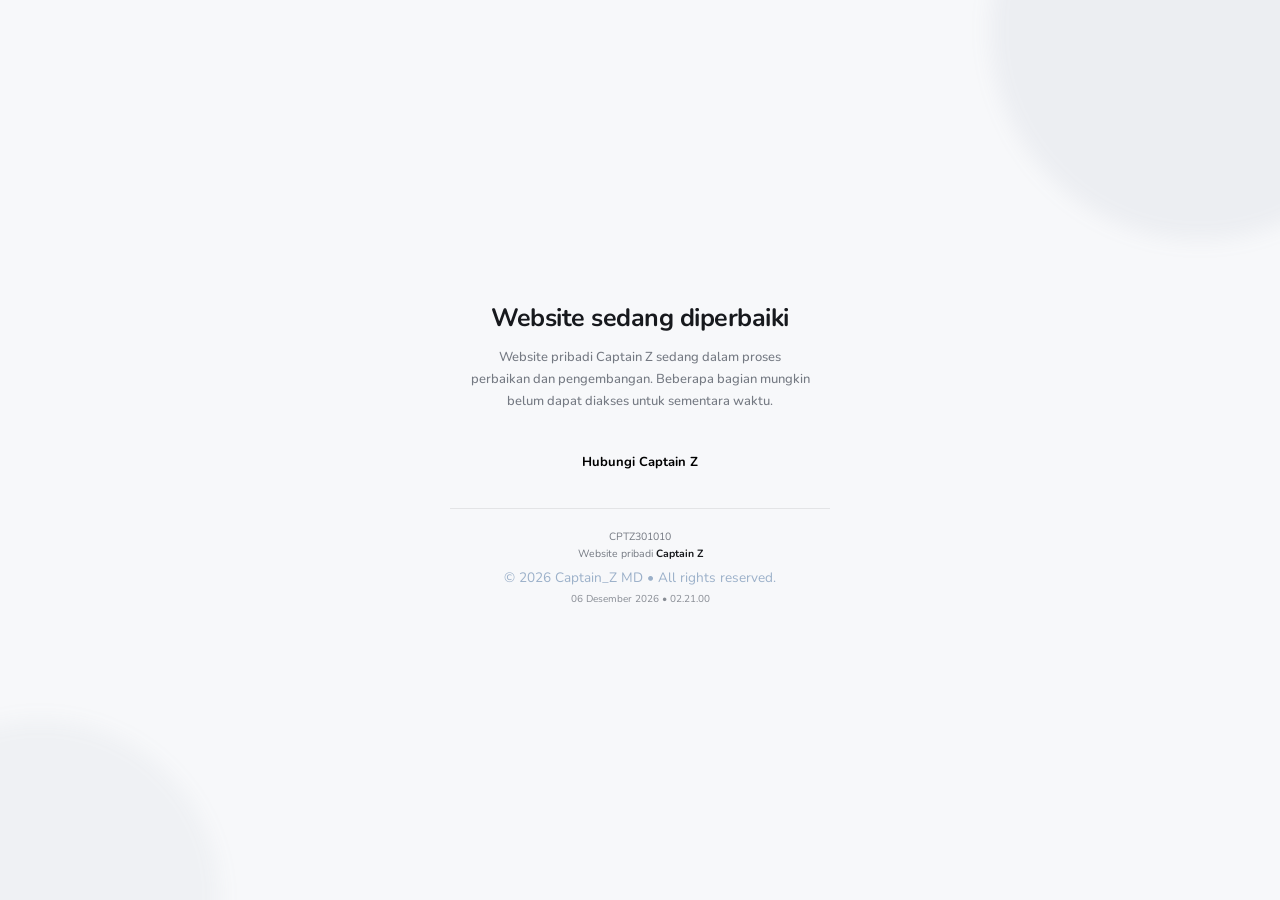
==== index.html @ ad327844 "Update index.html" ====
<!DOCTYPE html>
<html lang="id">
<head>
  <meta charset="UTF-8" />
  <meta name="viewport" content="width=device-width, initial-scale=1.0"/>
  <meta name="theme-color" content="#0ea5e9" />
  <meta name="description" content="Singkat aja -> Website pribadi Captain Z / CPTZ301010 | Web Developer" />
  <meta name="keywords" content="Captain Z, Captain_Z, Yahya Zakaria, personal website, website pribadi, Chat AI, modern website, CPTZ301010"/>
  <meta name="author" content="Yahya Zakaria / Captain Z / CPTZ301010" />
  <meta name="robots" content="index, follow" />
  <meta name="googlebot" content="index, follow" />
  <link rel="canonical" href="https://captain-z.pages.dev/" />
  <meta name="application-name" content="Captain Z" />
  <meta property="og:type" content="website" />
  <meta property="og:site_name" content="Captain Z" />
  <meta property="og:title" content="Captain Z | Personal Website" />
  <meta property="og:description" content="Website pribadi Captain Z / CPTZ301010 | Web Developer"/>
  <meta property="og:url" content="https://captain-z.pages.dev/"/>
  <meta property="og:image" content="https://captain-z.pages.dev/image/image.jpg"/>
  <meta property="og:image:alt" content="Captain Z — Personal Website"/>
  <meta name="twitter:card" content="summary_large_image" />
  <meta name="twitter:title" content="Captain Z | Personal Website" />
  <meta name="twitter:description" content="Singkat aja -> Website pribadi Captain Z / CPTZ301010 | Web Developer" />
  <meta name="twitter:image" content="https://captain-z.pages.dev/image/image.jpg"/>
  <link rel="manifest" href="/manifest.json" />
  <link rel="icon" href="/favicon.ico" />
  <link rel="preconnect" href="https://fonts.googleapis.com" />
  <link rel="preconnect" href="https://fonts.gstatic.com" crossorigin />
  <link href="https://fonts.googleapis.com/css2?family=Poppins:wght@300;400;500;600;700;800&display=swap"
    rel="stylesheet" />
  <link rel="stylesheet"    
href="https://cdnjs.cloudflare.com/ajax/libs/font-awesome/6.7.2/css/all.min.css" integrity="sha512-Evv84Mr4kqVGRNSgIGL/F/aIDqQb7xQ2vcrdIwxfjThSH8CSR7PBEakCr51Ck+w+/U6swU2Im1vVX0SVk9ABhg==" crossorigin="anonymous" referrerpolicy="no-referrer"/>
  <link rel="stylesheet" href="style.css" />
  <script type="application/ld+json">
  {
    "@context": "https://schema.org",
    "@type": "WebSite",
    "name": "Captain Z",
    "alternateName": "Captain_Z",
    "url": "https://captain-z.pages.dev/",
    "description": "Singkat aja -> Website pribadi Captain Z / CPTZ301010 | Web Developer"
  }
  </script>
</head>
  <style>
    @import url('https://fonts.googleapis.com/css2?family=Nunito:wght@400;500;600;700&display=swap');

    * {
      box-sizing: border-box;
      margin: 0;
      padding: 0;
    }

    :root {
      --bg: #f7f8fa;
      --card: rgba(255, 255, 255, 0.78);
      --text: #17191d;
      --muted: #747982;
      --border: rgba(0, 0, 0, 0.08);
      --accent: #111827;
      --button-text: #000000;
      --shadow: 0 20px 60px rgba(0, 0, 0, 0.08);
    }

    html.dark {
      --bg: #0c0e12;
      --card: rgba(22, 25, 31, 0.78);
      --text: #f3f4f6;
      --muted: #969ca7;
      --border: rgba(255, 255, 255, 0.08);
      --accent: #f3f4f6;
      --button-text: #ffffff;
      --shadow: 0 20px 60px rgba(0, 0, 0, 0.28);
    }

    body {
      min-height: 100vh;
      display: flex;
      align-items: center;
      justify-content: center;
      padding: 24px;

      font-family: "Nunito", sans-serif;
      font-size: 14px;
      color: var(--text);
      background: var(--bg);

      transition:
        background 0.3s ease,
        color 0.3s ease;

      overflow: hidden;
    }

    /* Background */

    .background {
      position: fixed;
      inset: 0;
      pointer-events: none;
      overflow: hidden;
      z-index: -1;
    }

    .background::before {
      content: "";
      position: absolute;
      width: 420px;
      height: 420px;
      top: -180px;
      right: -130px;
      border-radius: 50%;
      background: rgba(120, 130, 150, 0.08);
      filter: blur(10px);
    }

    .background::after {
      content: "";
      position: absolute;
      width: 360px;
      height: 360px;
      bottom: -180px;
      left: -140px;
      border-radius: 50%;
      background: rgba(120, 130, 150, 0.06);
      filter: blur(10px);
    }

    .maintenance-card {
      width: min(100%, 440px);
      padding: 38px 30px 28px;
      text-align: center;
      animation: appear 0.7s ease both;
    }

    @keyframes appear {
      from {
        opacity: 0;
        transform: translateY(14px);
      }
      to {
        opacity: 1;
        transform: translateY(0);
      }
    }

    .eyebrow {
      margin-bottom: 8px;
      color: var(--muted);
      font-size: 11px;
      font-weight: 700;
      letter-spacing: 1.4px;
      text-transform: uppercase;
    }

    h1 {
      margin-bottom: 12px;
      font-size: 25px;
      line-height: 1.25;
      font-weight: 700;
      letter-spacing: -0.5px;
    }

    .description {
      max-width: 340px;
      margin: 0 auto;
      color: var(--muted);
      font-size: 13px;
      line-height: 1.7;
      font-weight: 500;
    }

    @keyframes pulse {
      0%, 100% {
        opacity: 0.45;
        transform: scale(0.9);
      }

      50% {
        opacity: 1;
        transform: scale(1);
      }
    }

    .contact {
      margin-top: 27px;
    }

    .contact-button {
      width: 100%;
      min-height: 45px;
      display: inline-flex;
      align-items: center;
      justify-content: center;
      gap: 9px;
      border: 0;
      border-radius: 13px;
      
      color: var(--button-text);
      font-family: inherit;
      font-size: 13px;
      font-weight: 700;
      text-decoration: none;
      cursor: pointer;
      transition:
        transform 0.2s ease,
        opacity 0.2s ease;
    }

    .contact-button:hover {
      transform: translateY(-2px);
      opacity: 0.9;
    }

    .contact-button:active {
      transform: scale(0.98);
    }

    .wa-icon {
      width: 18px;
      height: 18px;
      display: block;
    }

    footer {
      margin-top: 24px;
      padding-top: 20px;
      border-top: 1px solid var(--border);
      color: var(--muted);
      font-size: 10.5px;
      line-height: 1.6;
    }

    footer strong {
      color: var(--text);
      font-weight: 700;
    }
    
   .datetime {
      margin-top: 3px;
      font-size: 10px;
      color: var(--muted);
      opacity: 0.85;
    }
    .copyright {
      margin-top: 4px;
    }

    @media (max-width: 420px) {
      body {
        padding: 17px;
      }

      .maintenance-card {
        padding: 32px 22px 24px;
        border-radius: 21px;
      }

      h1 {
        font-size: 23px;
      }
    }

    @media (prefers-reduced-motion: reduce) {
      *,
      *::before,
      *::after {
        animation: none !important;
        transition: none !important;
      }
    }
  </style>
</head>

<body>
  <div class="background"></div>
  <main class="maintenance-card">
    <h1>Website sedang diperbaiki</h1>
    <p class="description">
      Website pribadi Captain Z sedang dalam proses perbaikan
      dan pengembangan. Beberapa bagian mungkin belum dapat
      diakses untuk sementara waktu.
    </p>
    
    <div class="contact">
      <a href="Alert/alert.html" class="contact-button">
        Hubungi Captain Z
      </a>
    </div>

    <footer>
      <div>
        CPTZ301010
      </div>
      <div>
        Website pribadi <strong>Captain Z</strong>
      </div>
      <div class="copyright">
        © <span id="year"></span> Captain_Z MD • All rights reserved.
      </div>
      <div class="datetime" id="datetime"></div>
    </footer>
  </main>
  <script>
    (() => {
      const THEME_KEY = "Captain_Z-MD.theme";
      const root = document.documentElement;
      
      function applyTheme() {
        const savedTheme = localStorage.getItem(THEME_KEY);
        root.classList.remove("dark");
        if (savedTheme === "dark") {
          root.classList.add("dark");
        }
        else if (savedTheme === "light") {
        }
        else {
          const prefersDark = window.matchMedia(
            "(prefers-color-scheme: dark)"
          ).matches;
          if (prefersDark) {
            root.classList.add("dark");
          }
        }
      }

      applyTheme();
      const mediaQuery = window.matchMedia(
        "(prefers-color-scheme: dark)"
      );

      mediaQuery.addEventListener("change", () => {
        const savedTheme = localStorage.getItem(THEME_KEY);
        if (!savedTheme || savedTheme === "auto") {
          applyTheme();
        }
      });

      document.getElementById("year").textContent =
        new Date().getFullYear();
    })();
    
    function updateDateTime() {
      const now = new Date();

      const date = now.toLocaleDateString("id-ID", {
        day: "2-digit",
        month: "long",
        year: "numeric"
      });

      const time = now.toLocaleTimeString("id-ID", {
        hour: "2-digit",
        minute: "2-digit",
        second: "2-digit",
        hour12: false
      });

      document.getElementById("datetime").textContent =
        `${date} • ${time}`;
    }

    updateDateTime();
    setInterval(updateDateTime, 1000);
  </script></body>
</html>
---- style.css ----
:root{
  --bg:#07111f;
  --bg-soft:rgba(255,255,255,.06);
  --surface:rgba(255,255,255,.08);
  --surface-strong:rgba(255,255,255,.14);
  --text:#e5eefb;
  --text-secondary:#9bb0c9;
  --muted:#9bb0c9;
  --primary:#38bdf8;
  --primary-2:#8b5cf6;
  --accent:#38bdf8;
  --border:rgba(255,255,255,.14);
  --shadow:0 18px 50px rgba(0,0,0,.32);
  --radius:24px;
  --bg-m:black;
}

body.light{
  --bg:#f6f9ff;
  --bg-soft:rgba(0,0,0,.03);
  --surface:rgba(255,255,255,.65);
  --surface-strong:rgba(255,255,255,.8);
  --text:#0f172a;
  --text-secondary:#475569;
  --muted:#475569;
  --primary:#0284c7;
  --primary-2:#7c3aed;
  --accent:#0284c7;
  --border:rgba(15,23,42,.1);
  --shadow:0 18px 50px rgba(15,23,42,.12);
}
@font-face{
    font-family: "ABC";
    src: url("font/a-b-c-365-3-wntrprm.ttf") format("truetype");
    
}

.font-abc{
    font-family: "ABC", sans-serif;
}
*{
  box-sizing:border-box;
}

html{
  scroll-behavior:smooth;
}

body{
  margin:0;
  font-family:'Poppins',system-ui,-apple-system,sans-serif;
  background:
    radial-gradient(circle at top left, rgba(56,189,248,.15), transparent 30%),
    radial-gradient(circle at bottom right, rgba(139,92,246,.14), transparent 30%),
    var(--bg);
  color:var(--text);
  font-size:15px;
  overflow-x:hidden;
}

body.loading{
  overflow:hidden;
  height:100vh;
  touch-action:none;
}

a{
  color:inherit;
}

img{
  max-width:100%;
  display:block;
}

button,
input{
  font:inherit;
}

#app[hidden]{
  display:none;
}

/* Background decor */
.bg-grid{
  position:fixed;
  inset:0;
  pointer-events:none;
  opacity:.08;
  background-image:
    linear-gradient(rgba(255,255,255,.6) 1px, transparent 1px),
    linear-gradient(90deg, rgba(255,255,255,.6) 1px, transparent 1px);
  background-size:56px 56px;
}

.bg-orb{
  position:fixed;
  border-radius:50%;
  filter:blur(50px);
  pointer-events:none;
  opacity:.45;
  animation:float 10s ease-in-out infinite;
}

.orb-1{
  width:280px;
  height:280px;
  top:-70px;
  left:-50px;
  background:rgba(56,189,248,.25);
}

.orb-2{
  width:260px;
  height:260px;
  right:-80px;
  bottom:90px;
  background:rgba(139,92,246,.2);
  animation-delay:-4s;
}

@keyframes float{
  0%,100%{ transform:translate3d(0,0,0); }
  50%{ transform:translate3d(0,-18px,0); }
}

.glass{
  background:var(--surface);
  border:1px solid var(--border);
  box-shadow:var(--shadow);
  backdrop-filter:blur(18px);
  -webkit-backdrop-filter:blur(18px);
}

/* Loader */
.loader-screen{
  position:fixed;
  inset:0;
  z-index:9999;
  display:grid;
  place-items:center;
  background:linear-gradient(145deg, rgba(7,17,31,.96), rgba(12,22,41,.9));
  transition:opacity .45s ease, visibility .45s ease;
}

body.light .loader-screen{
  background:linear-gradient(145deg, rgba(246,249,255,.96), rgba(234,242,255,.92));
}

.loader-screen.hide{
  opacity:0;
  visibility:hidden;
  pointer-events:none;
}

.loader-card{
  width:min(92vw,420px);
  padding:28px;
  border-radius:28px;
  text-align:center;
  display:flex;
  flex-direction:column;
  align-items:stretch;
  gap:18px;
  background:var(--surface);
  border:1px solid var(--border);
  box-shadow:var(--shadow);
  backdrop-filter:blur(18px);
  -webkit-backdrop-filter:blur(18px);
}

.loader-brand{
  display:flex;
  align-items:center;
  gap:14px;
  text-align:left;
}

.loader-mark{
  width:45px;
  height:45px;
  border-radius:50%;
  overflow:hidden;
  flex-shrink:0;
  display:flex;
  align-items:center;
  justify-content:center;
  border:2px solid rgba(255,255,255,.15);
  background:#161616;
}

.loader-mark img{
  width:100%;
  height:100%;
  object-fit:cover;
  display:block;
}

.loader-title{
  font-weight:800;
  font-size:1.2rem;
  letter-spacing:.3px;
}

.loader-subtitle{
  color:var(--muted);
  margin-top:4px;
  font-size:.9rem;
}

.loader-ring{
  width:74px;
  height:74px;
  border-radius:50%;
  margin:0 auto;
  border:5px solid rgba(255,255,255,.12);
  border-top-color:var(--primary);
  animation:spin 1s linear infinite;
}

@keyframes spin{
  to{ transform:rotate(360deg); }
}

.loading-meta{
  display:grid;
  gap:10px;
}

.loading-progress-row{
  display:flex;
  justify-content:space-between;
  gap:12px;
  align-items:center;
  font-size:.95rem;
  color:var(--muted);
}

.loading-hint{
  white-space:nowrap;
}

.loading-bar{
  width:100%;
  height:12px;
  border-radius:999px;
  background:rgba(255,255,255,.08);
  border:1px solid var(--border);
  overflow:hidden;
}

.loading-bar-fill{
  width:0%;
  height:100%;
  border-radius:inherit;
  background:linear-gradient(135deg,var(--primary),var(--primary-2));
  transition:width .25s ease;
}

.loading-status{
  margin:0;
  color:var(--text);
  font-size:1rem;
  line-height:1.5;
  min-height:1.6em;
}

.loading-file{
  margin:0;
  color:var(--muted);
  font-size:.92rem;
  min-height:1.4em;
  overflow:hidden;
  text-overflow:ellipsis;
  white-space:nowrap;
}

.retry-btn{
  appearance:none;
  border:1px solid var(--border);
  border-radius:16px;
  padding:13px 18px;
  cursor:pointer;
  background:linear-gradient(135deg,var(--primary),var(--primary-2));
  color:white;
  font-weight:700;
  box-shadow:var(--shadow);
  transition:transform .25s ease, opacity .25s ease;
}

.retry-btn:hover{
  transform:translateY(-2px);
}

/* Topbar / nav */
.topbar{
  position:sticky;
  top:0;
  z-index:1000;
  padding:18px 18px 0;
}

.nav{
  width:min(1180px,100%);
  margin:0 auto;
  border-radius:28px;
  padding:14px 18px;
  display:flex;
  align-items:center;
  gap:18px;
  justify-content:space-between;
  background:var(--surface);
  border:1px solid var(--border);
  box-shadow:var(--shadow);
  backdrop-filter:blur(18px);
  -webkit-backdrop-filter:blur(18px);
}

.brand{
  display:flex;
  align-items:center;
  gap:12px;
  text-decoration:none;
  font-weight:700;
}

.brand-mark{
  width:42px;
  height:42px;
  border-radius:14px;
  display:grid;
  place-items:center;
  background:linear-gradient(135deg,var(--primary),var(--primary-2));
  color:white;
  box-shadow:0 10px 30px rgba(56,189,248,.25);
}

.brand-text{
  font-size:1rem;
  letter-spacing:.3px;
}

.menu-btn,
.icon-btn{
  width:44px;
  height:44px;
  border:0;
  border-radius:14px;
  cursor:pointer;
  color:var(--text);
  background:var(--bg-soft);
  border:1px solid var(--border);
  transition:transform .25s ease, background .25s ease, color .25s ease;
}

.menu-btn:hover,
.icon-btn:hover,
.btn:hover,
.ai-card:hover,
.contact-card:hover,
.card:hover,
.project-card:hover,
.game-card:hover{
  transform:translateY(-3px);
}

.menu-btn{
  display:none;
}

.nav-links{
  display:flex;
  align-items:center;
  gap:8px;
  flex-wrap:wrap;
  z-index:10920;
  color:var(--text);
}

.nav-links a{
  opacity:0;
  transform:translateY(-18px);
  animation:menuItem .45s cubic-bezier(.22,1,.36,1) forwards;
  animation-delay:calc(var(--i) * 70ms);
  text-decoration:none;
  padding:10px 14px;
  border-radius:14px;
  transition:background .25s ease, color .25s ease, opacity .25s ease;
}

@keyframes menuItem{
  from{
    opacity:0;
    transform:translateY(-18px);
  }
  to{
    opacity:1;
    transform:translateY(0);
  }
}

.nav-links a:hover,
.nav-links a.active{
  color:var(--text);
  background:var(--bg);
}

section[id]{
  scroll-margin-top:60px;
}

.nav-actions{
  display:flex;
  gap:10px;
}

/* Music player */
.music-player{
  width:min(1180px, calc(100% - 36px));
  margin:12px auto 0;
  padding:0 16px;
  border-radius:24px;
  display:flex;
  align-items:center;
  gap:12px;
  z-index:100;
  overflow:hidden;
  max-height:0;
  opacity:0;
  transform:translateY(-10px);
  pointer-events:none;
  transition:max-height .35s ease, opacity .35s ease, transform .35s ease, padding .35s ease, margin-top .35s ease;
}

.music-player.show{
  max-height:120px;
  opacity:1;
  z-index:100;
  transform:translateY(0);
  pointer-events:auto;
  padding:12px 16px;
  background:var(--surface);
  border:1px solid var(--border);
  box-shadow:var(--shadow);
  backdrop-filter:blur(18px);
  -webkit-backdrop-filter:blur(18px);
}

.music-player .icon-btn{
  flex:0 0 auto;
}

#musicProgress{
  flex:1 1 220px;
  min-width:120px;
  width:100%;
  height:28px;
  margin:0;
  background:transparent;
  -webkit-appearance:none;
  appearance:none;
  cursor:pointer;
}

#musicProgress:focus{
  outline:none;
}

#musicProgress::-webkit-slider-runnable-track{
  height:8px;
  border-radius:999px;
  background:linear-gradient(90deg, rgba(56,189,248,.55), rgba(139,92,246,.55));
  border:1px solid var(--border);
}

#musicProgress::-webkit-slider-thumb{
  -webkit-appearance:none;
  appearance:none;
  width:18px;
  height:18px;
  border-radius:50%;
  margin-top:-6px;
  background:var(--text);
  border:3px solid var(--primary);
  box-shadow:0 6px 16px rgba(0,0,0,.2);
}

#musicProgress::-moz-range-track{
  height:8px;
  border-radius:999px;
  background:linear-gradient(90deg, rgba(56,189,248,.55), rgba(139,92,246,.55));
  border:1px solid var(--border);
}

#musicProgress::-moz-range-thumb{
  width:18px;
  height:18px;
  border-radius:50%;
  background:var(--text);
  border:3px solid var(--primary);
  box-shadow:0 6px 16px rgba(0,0,0,.2);
}

.mini-eq{
  display:flex;
  align-items:flex-end;
  gap:3px;
  height:20px;
  flex:0 0 auto;
}

.mini-eq span{
  width:3px;
  height:8px;
  border-radius:999px;
  background:linear-gradient(180deg, var(--primary), var(--primary-2));
  transform-origin:bottom;
  animation:eq .72s ease-in-out infinite alternate;
  animation-play-state:running;
}

.mini-eq span:nth-child(2){ animation-delay:.08s; }
.mini-eq span:nth-child(3){ animation-delay:.16s; }
.mini-eq span:nth-child(4){ animation-delay:.24s; }
.mini-eq span:nth-child(5){ animation-delay:.32s; }

@keyframes eq{
  from{ height:5px; opacity:.65; }
  to{ height:18px; opacity:1; }
}

/* Layout */
.section{
  width:min(1180px,100%);
  margin:0 auto;
  padding:84px 18px 0;
}

.hero{
  min-height:calc(100vh - 100px);
  display:grid;
  grid-template-columns:1.2fr .8fr;
  align-items:center;
  gap:32px;
  padding-top:34px;
}

.eyebrow{
  margin:0 0 10px;
  text-transform:uppercase;
  letter-spacing:.22em;
  font-size:.78rem;
  color:var(--primary);
}

.hero h1,
.section-head h2{
  margin:0;
  line-height:1.1;
  font-weight:800;
}

.hero h1{
  font-size:clamp(2rem,4.5vw,3.6rem);
}

.hero h1 span{
  background:linear-gradient(135deg,var(--primary),var(--primary-2));
  -webkit-background-clip:text;
  background-clip:text;
  color:transparent;
}

.section-head h2{
  font-size:clamp(1.75rem,3.5vw,2.6rem);
  line-height:1.2;
}

.lead,
.section-head p,
.card p,
.contact-card p,
.timeline-item p,
.hero-card p,
.project-card p,
.game-info p,
.loader-subtitle{
  color:var(--muted);
  line-height:1.8;
}

.lead{
  max-width:60ch;
  font-size:1.03rem;
  min-height:3.2em;
  margin:22px 0 0;
}

.hero-actions{
  display:flex;
  gap:14px;
  flex-wrap:wrap;
  margin-top:28px;
}

.btn{
  display:inline-flex;
  align-items:center;
  justify-content:center;
  text-decoration:none;
  padding:14px 20px;
  border-radius:16px;
  font-weight:600;
  transition:transform .25s ease, background .25s ease, border-color .25s ease;
  border:1px solid var(--border);
}

.btn.primary{
  background:linear-gradient(135deg,var(--primary),var(--primary-2));
  color:white;
}

.btn.ghost{
  background:var(--bg-soft);
  color:var(--text);
}

.stats{
  display:grid;
  grid-template-columns:repeat(3,minmax(0,1fr));
  gap:14px;
  margin-top:30px;
}

.stat{
  border-radius:20px;
  padding:16px 18px;
  background:var(--surface);
  border:1px solid var(--border);
  box-shadow:var(--shadow);
}

.stat strong{
  display:block;
  font-size:1rem;
}

.stat span{
  display:block;
  color:var(--muted);
  margin-top:4px;
  font-size:.92rem;
}

.hero-card{
  padding:32px;
  border-radius:var(--radius);
  text-align:center;
  background:var(--surface);
  border:1px solid var(--border);
  box-shadow:var(--shadow);
}

.profile-ring{
  width:150px;
  height:150px;
  margin:0 auto 18px;
  border-radius:50%;
  padding:6px;
  background:linear-gradient(135deg,var(--primary),var(--primary-2));
}

.profile-avatar{
  width:100%;
  height:100%;
  border-radius:50%;
  object-fit:cover;
  border:1px solid rgba(255,255,255,.2);
  background:#1e2937;
  display:block;
}

.mini-tags{
  display:flex;
  gap:10px;
  justify-content:center;
  flex-wrap:wrap;
  margin-top:18px;
}

.mini-tags span,
.badge{
  padding:9px 12px;
  border-radius:999px;
  background:var(--bg-soft);
  border:1px solid var(--border);
  color:var(--text);
  font-size:.88rem;
}

/* Section components */
.section-head{
  max-width:720px;
  margin-bottom:28px;
}

.grid-3{
  display:grid;
  grid-template-columns:repeat(3,minmax(0,1fr));
  gap:18px;
}

.card,
.ai-card,
.contact-card,
.ceo-banner,
.timeline,
.stat,
.project-card,
.game-card,
.spin-preview{
  position:relative;
  overflow:hidden;
  background:var(--surface);
  border:1px solid var(--border);
  box-shadow:var(--shadow);
  backdrop-filter:blur(18px);
  -webkit-backdrop-filter:blur(18px);
}

.card{
  padding:24px;
  border-radius:24px;
  transition:transform .25s ease, box-shadow .25s ease;
}

.card i{
  font-size:1.7rem;
  color:var(--primary);
  margin-bottom:16px;
}

.card h3,
.contact-card h3,
.ceo-banner h3,
.timeline-item h4{
  margin:0 0 8px;
  line-height:1.35;
}

.card h3{
  font-size:1.1rem;
}

.timeline{
  margin-top:18px;
  padding:26px;
  border-radius:28px;
}

.timeline-item{
  display:flex;
  gap:14px;
  align-items:flex-start;
  padding:10px 0;
}

.timeline-item + .timeline-item{
  border-top:1px solid var(--border);
  margin-top:10px;
  padding-top:18px;
}

.dot{
  width:14px;
  height:14px;
  border-radius:50%;
  margin-top:9px;
  background:linear-gradient(135deg,var(--primary),var(--primary-2));
  box-shadow:0 0 0 6px rgba(56,189,248,.12);
  flex:0 0 auto;
}

.ai-grid{
  display:grid;
  grid-template-columns:repeat(4,minmax(0,1fr));
  gap:16px;
}

.ai-card{
  min-height:148px;
  padding:22px;
  border-radius:24px;
  text-decoration:none;
  display:flex;
  flex-direction:column;
  align-items:flex-start;
  justify-content:space-between;
  transition:transform .25s ease, background .25s ease;
}

.ai-card i{
  font-size:1.5rem;
  color:var(--primary);
}

.ai-card span{
  font-weight:700;
  font-size:1.05rem;
}

.contact-grid{
  display:grid;
  grid-template-columns:repeat(2,minmax(0,1fr));
  gap:16px;
}

.contact-card{
  padding:18px 22px;
  border-radius:24px;
  text-decoration:none;
  display:flex;
  gap:18px;
  align-items:center;
  transition:transform .3s ease, color .3s ease;
  color:var(--text);
}

.contact-icon{
  width:32px;
  height:32px;
  flex-shrink:0;
  fill:currentColor;
  transition:transform .3s ease;
}

.contact-card p{
  margin:4px 0 0;
  font-size:.9rem;
}

.contact-card h3{
  font-size:1.05rem;
  margin:0;
}

.contact-card:hover{
  color:var(--accent);
  transform:translateY(-4px);
}

.contact-card:hover .contact-icon{
  transform:scale(1.12) rotate(5deg);
}

.ceo-banner{
  padding:22px 24px;
  border-radius:28px;
  display:flex;
  justify-content:space-between;
  gap:18px;
  align-items:center;
}

/* Footer */
.footer-info{
  display:flex;
  flex-wrap:wrap;
  justify-content:center;
  align-items:center;
  gap:10px 18px;
  margin:20px 0;
  text-align:center;
}

.footer-item{
  display:flex;
  align-items:center;
  gap:6px;
  font-size:.9rem;
  color:var(--text-secondary);
}

.footer-item .label{
  font-weight:600;
  color:var(--primary);
}

.footer-divider{
  width:100%;
  max-width:600px;
  height:1px;
  margin:18px auto;
  background:rgba(255,255,255,.08);
}

.footer-notes{
  text-align:center;
  color:var(--text-secondary);
  font-size:.82rem;
  line-height:1.7;
}

.footer-notes p{
  margin:3px 0;
}

.status-dot{
  width:8px;
  height:8px;
  border-radius:50%;
  background:#22c55e;
  display:inline-block;
}

.copyright{
  margin-top:18px;
  text-align:center;
  font-size:.85rem;
  color:var(--text-secondary);
}

.footer-social{
  display:flex;
  justify-content:center;
  align-items:center;
  flex-wrap:wrap;
  gap:15px;
  margin:15px 0;
}

.footer-social a{
  display:flex;
  align-items:center;
  justify-content:center;
  width:25px;
  height:25px;
  color:var(--text);
  text-decoration:none;
  border-radius:50%;
  transition:all .25s ease;
}

.footer-social a:hover{
  color:var(--primary);
  transform:translateY(-3px) scale(1.08);
}

.social-icon{
  width:20px;
  height:20px;
  fill:currentColor;
  display:block;
}

/* Project cards */
.project-card{
  padding:20px;
  border-radius:24px;
}

.project-card h3{
  margin-bottom:12px;
  font-size:1.15rem;
}

.project-card p{
  color:var(--muted);
  line-height:1.7;
}

.project-card img{
  width:100%;
  margin:18px 0;
  border-radius:18px;
  object-fit:cover;
  aspect-ratio:16/9;
  border:1px solid var(--border);
}

.project-card a{
  text-decoration:none;
  color:var(--primary);
  font-weight:600;
}

/* Game section */
.launcher-filter{
  display:flex;
  gap:14px;
  overflow-x:auto;
  padding:14px;
  border-radius:22px;
  scrollbar-width:none;
  background:var(--surface);
  border:1px solid var(--border);
  box-shadow:var(--shadow);
}

.launcher-filter::-webkit-scrollbar{
  display:none;
}

.game-grid{
  max-width:420px;
  margin:40px auto 0;
}

.game-card{
  overflow:hidden;
  border-radius:22px;
  transition:.3s;
}

.game-card:hover{
  transform:translateY(-8px);
}

.game-card img{
  width:100%;
  height:220px;
  object-fit:cover;
  display:block;
}

.game-info{
  padding:22px;
}

.game-info h3{
  margin:0 0 10px;
  font-size:1.2rem;
}

.game-info p{
  margin:0 0 20px;
  color:var(--text-secondary);
  line-height:1.6;
}

.game-btn{
  display:block;
  width:100%;
  text-align:center;
  padding:13px;
  border-radius:14px;
  background:var(--bg);
  color:var(--text);
  text-decoration:none;
  font-weight:700;
  transition:.25s;
}

.game-btn:hover{
  transform:translateY(-2px);
  filter:brightness(1.08);
}

/* Spin wheel */
.spin-preview{
  max-width:420px;
  margin:35px auto 0;
  padding:20px;
  border-radius:22px;
  text-align:center;
}

.spin-preview h3{
  font-size:1.1rem;
  margin-bottom:8px;
}

.spin-preview p{
  font-size:.92rem;
  opacity:.8;
  margin-bottom:16px;
  color:var(--muted);
}

.wheel-box{
  display:flex;
  flex-direction:column;
  align-items:center;
  gap:14px;
  position:relative;
}

.wheel-wrapper{
  animation:idleSpin 30s linear infinite;
}

#wheel{
  transition:transform 5s cubic-bezier(.17,.67,.12,.99);
}

.pointer{
  width:0;
  height:0;
  border-left:12px solid transparent;
  border-right:12px solid transparent;
  border-top:22px solid #ff4d4d;
  position:absolute;
  top:-5px;
  z-index:5;
}

#spinWheel{
  width:min(320px, 90vw);
  height:auto;
  aspect-ratio:1/1;
  transition:transform 5s cubic-bezier(.17,.67,.25,1);
}

#spinWheel.idle{
  animation:idleSpin 35s linear infinite;
}

@keyframes idleSpin{
  from{ transform:rotate(0deg); }
  to{ transform:rotate(360deg); }
}

.spin-popup{
  position:fixed;
  inset:0;
  display:none;
  justify-content:center;
  align-items:center;
  background:rgba(0,0,0,.65);
  z-index:9999;
}

.spin-popup,
.spin-popup *,
.spin-popup-box,
.spin-popup-box *{
  animation:none !important;
}

.spin-popup.show{
  display:flex;
}

.spin-popup-box{
  width:90%;
  max-width:280px;
  padding:22px;
  border-radius:18px;
  text-align:center;
  background:var(--surface);
  border:1px solid var(--border);
  box-shadow:var(--shadow);
}

/* Back to top */
.top-btn{
  position:fixed;
  right:18px;
  bottom:18px;
  z-index:999;
  width:52px;
  height:52px;
  border:0;
  border-radius:18px;
  cursor:pointer;
  display:grid;
  place-items:center;
  background:linear-gradient(135deg,var(--primary),var(--primary-2));
  color:white;
  box-shadow:var(--shadow);
  opacity:0;
  visibility:hidden;
  transform:translateY(10px);
  transition:opacity .25s ease, visibility .25s ease, transform .25s ease;
}

.top-btn.show{
  opacity:1;
  visibility:visible;
  transform:translateY(0);
}

/* Reveal animation */
[data-reveal]{
  opacity:0;
  transform:translateY(18px);
  transition:opacity .7s ease, transform .7s ease;
}

[data-reveal].visible{
  opacity:1;
  transform:translateY(0);
}

/* Responsive */
@media (max-width:1080px){
  .hero{
    grid-template-columns:1fr;
    min-height:auto;
    padding-top:24px;
  }

  .grid-3,
  .ai-grid{
    grid-template-columns:repeat(2,minmax(0,1fr));
  }

  .stats{
    grid-template-columns:1fr 1fr 1fr;
  }
}

@media (max-width:860px){
  .menu-btn{
    display:inline-grid;
    place-items:center;
  }

  .nav{
    position:relative;
    flex-wrap:wrap;
  }

  .nav-links{
    position:absolute;
    left:18px;
    right:18px;
    top:74px;
    z-index:1050;
    display:none;
    flex-direction:column;
    align-items:stretch;
    padding:12px;
    border-radius:22px;
    background:var(--surface);
    border:1px solid var(--border);
    box-shadow:var(--shadow);
  }

  .nav-links.open{
    display:flex;
  }

  .nav-links a{
    padding:12px 14px;
  }

  .nav-actions{
    margin-left:auto;
  }

  .music-player{
    width:min(1180px, calc(100% - 36px));
    flex-wrap:wrap;
    z-index:100;
    margin-top:8px;
  }

  #musicProgress{
    flex:1 1 100%;
    order:3;
  }

  .mini-eq{
    margin-left:auto;
  }

  .contact-grid{
    grid-template-columns:1fr;
  }

  .ceo-banner{
    flex-direction:column;
    align-items:flex-start;
  }

  .stats{
    grid-template-columns:1fr;
  }
}

@media (max-width:640px){
  .section{
    padding-top:70px;
  }

  .hero h1{
    font-size:clamp(1.9rem,8vw,2.8rem);
  }

  .lead{
    font-size:1rem;
  }

  .hero-actions{
    flex-direction:column;
  }

  .btn{
    width:100%;
  }

  .grid-3,
  .ai-grid{
    grid-template-columns:1fr;
  }

  .hero-card{
    padding:24px;
  }

  .profile-ring{
    width:128px;
    height:128px;
  }

  .nav{
    padding:12px 14px;
  }

  .loader-card{
    padding:22px;
  }

  .loading-progress-row{
    flex-direction:column;
    align-items:flex-start;
  }

  .music-player{
    gap:10px;
    padding:0 12px;
  }

  .music-player.show{
    padding:12px;
  }

  .mini-eq{
    margin-left:0;
  }

  .section-head h2{
    font-size:1.65rem;
  }

  .card h3,
  .contact-card h3,
  .ceo-banner h3,
  .timeline-item h4{
    font-size:1rem;
  }

  .game-info h3{
    font-size:1.1rem;
  }

  .project-card h3{
    font-size:1.05rem;
  }
}

@media (prefers-reduced-motion: reduce){
  html{
    scroll-behavior:auto;
  }

  *,
  *::before,
  *::after{
    animation:none !important;
    transition:none !important;
  }
}
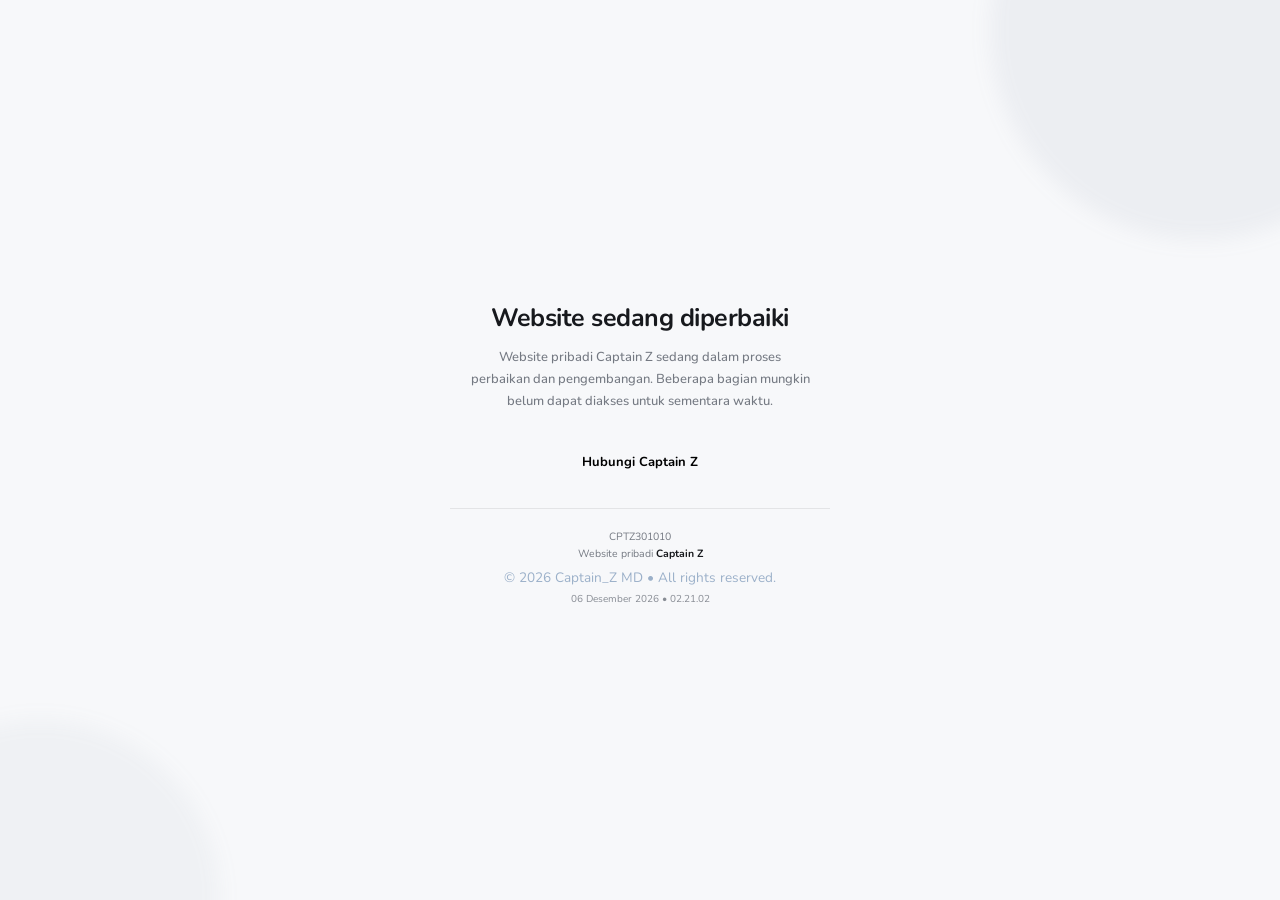
==== commit b179175b: "Update index.html" ====
--- a/index.html
+++ b/index.html
@@ -283,7 +283,7 @@
     </p>
     
     <div class="contact">
-      <a href="Alert/alert.html" class="contact-button">
+      <a href="https://wa.me/6285921299248?text=Assalamu%27alaikum" class="contact-button">
         Hubungi Captain Z
       </a>
     </div>
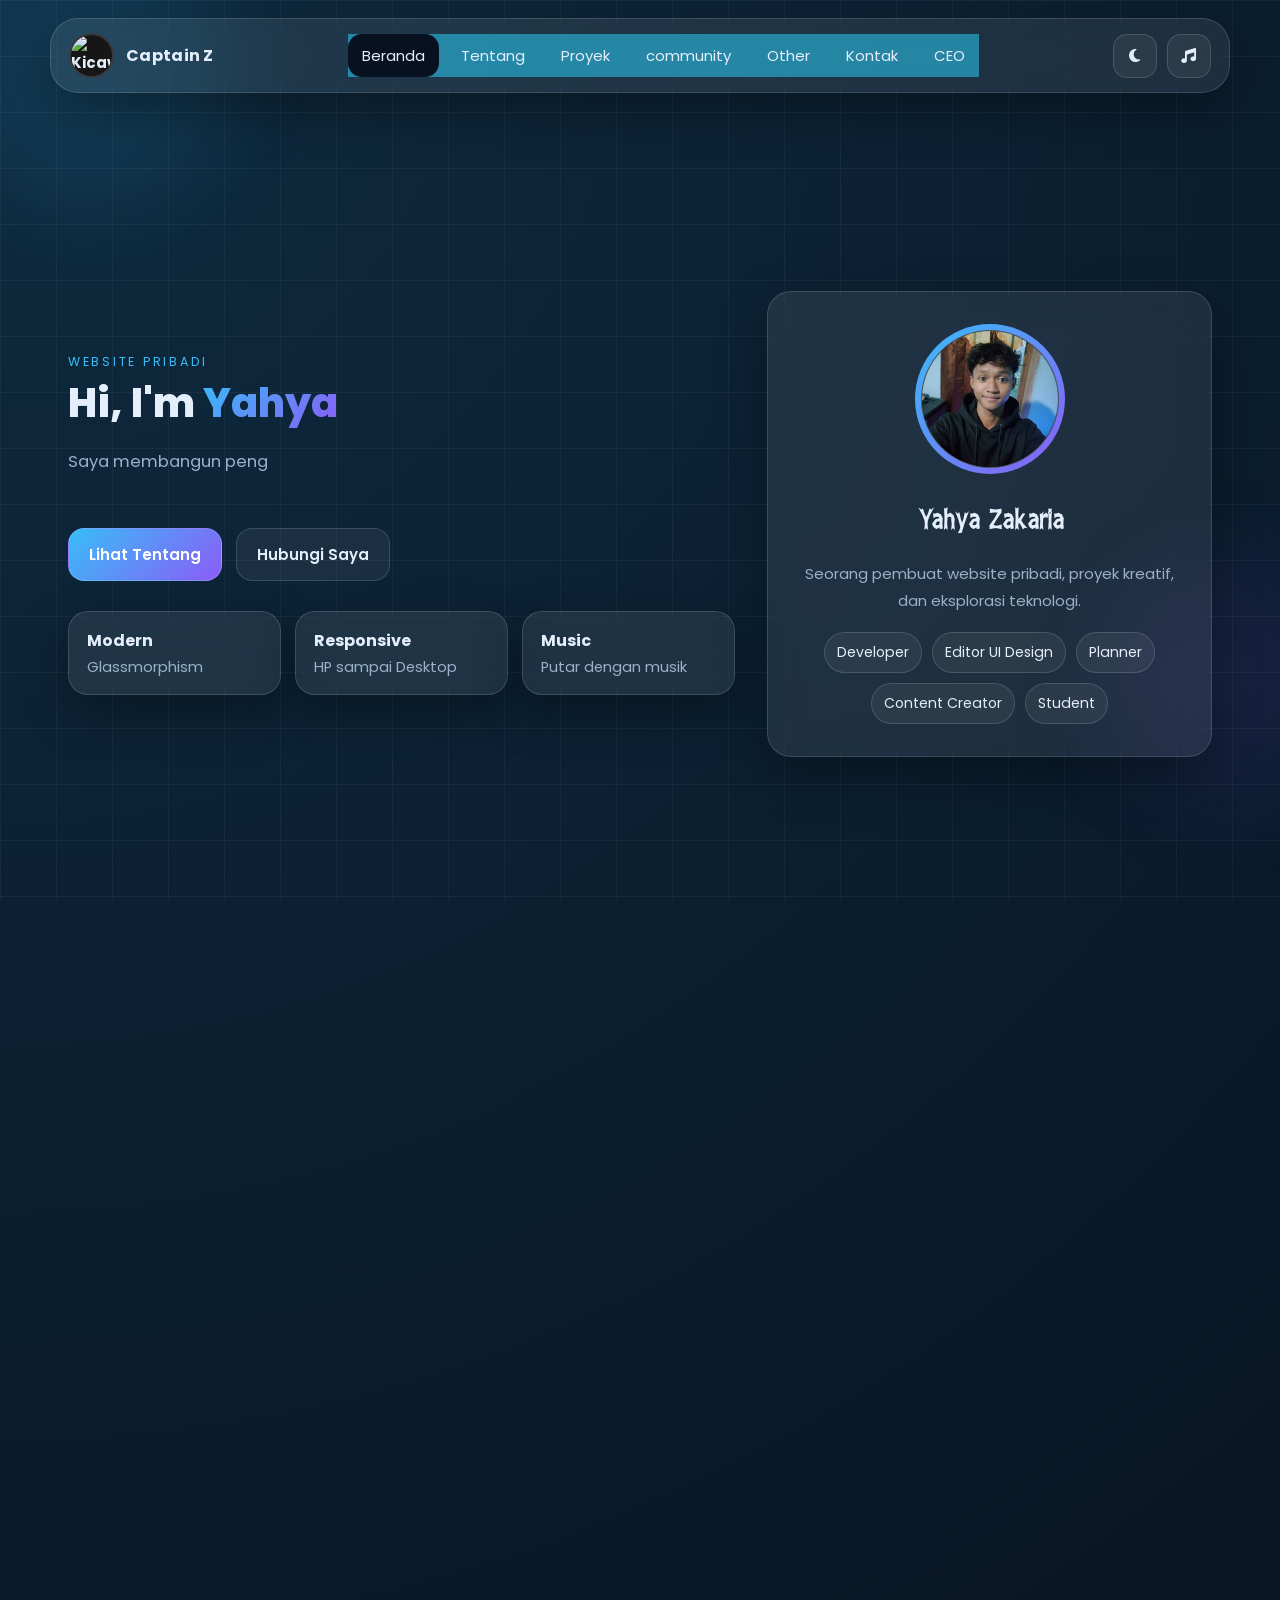
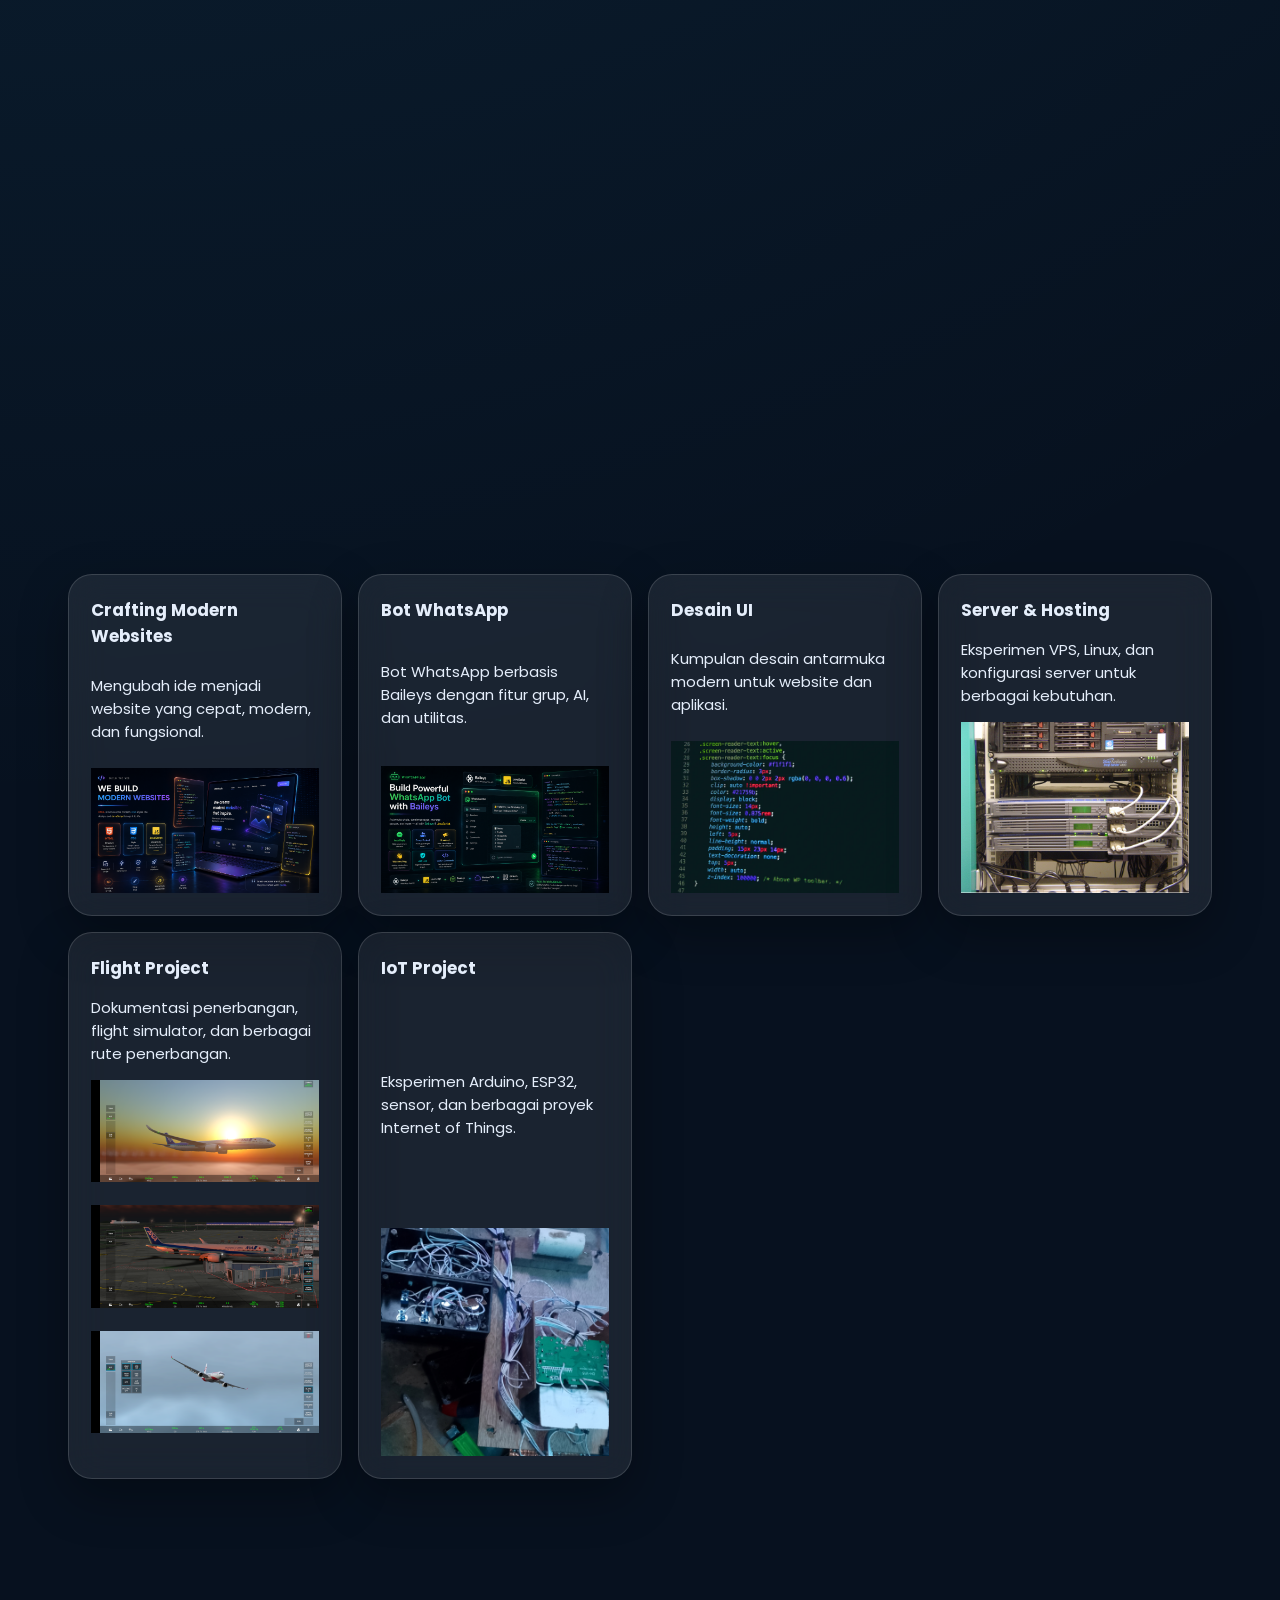
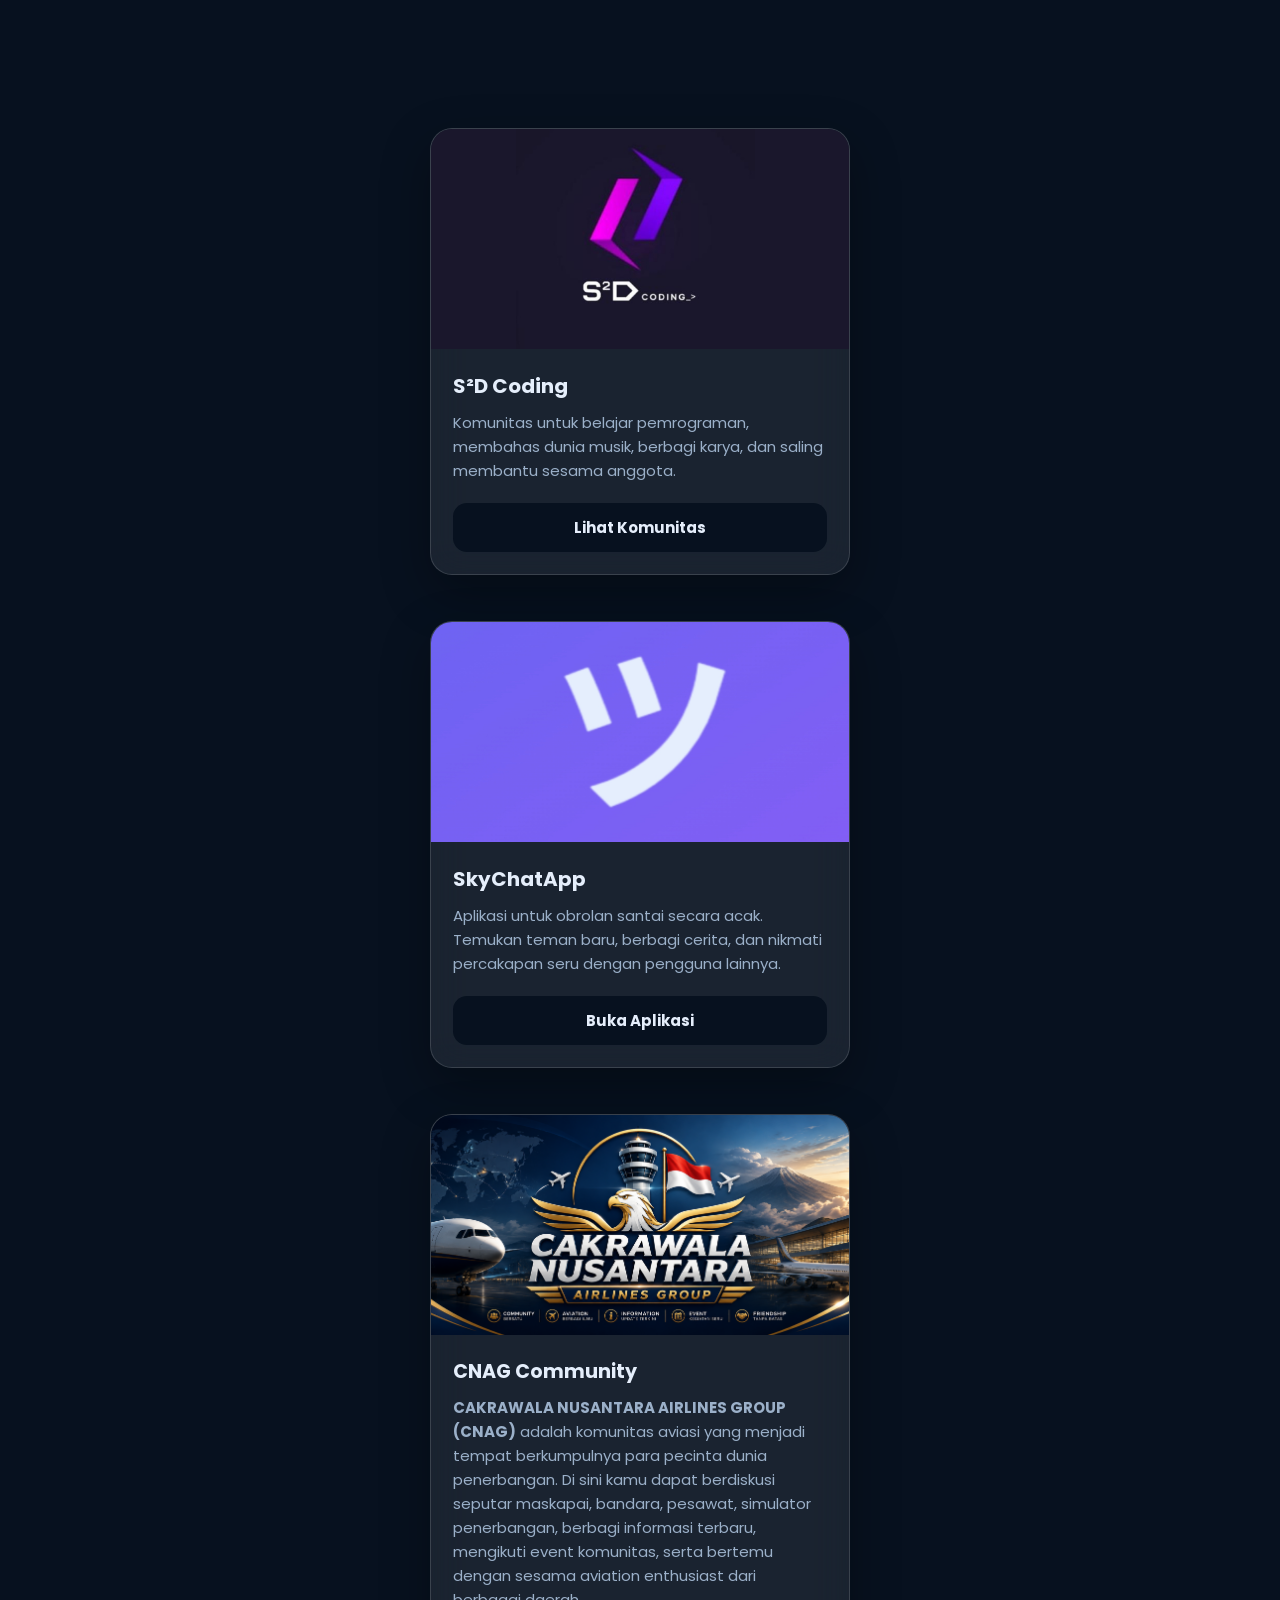
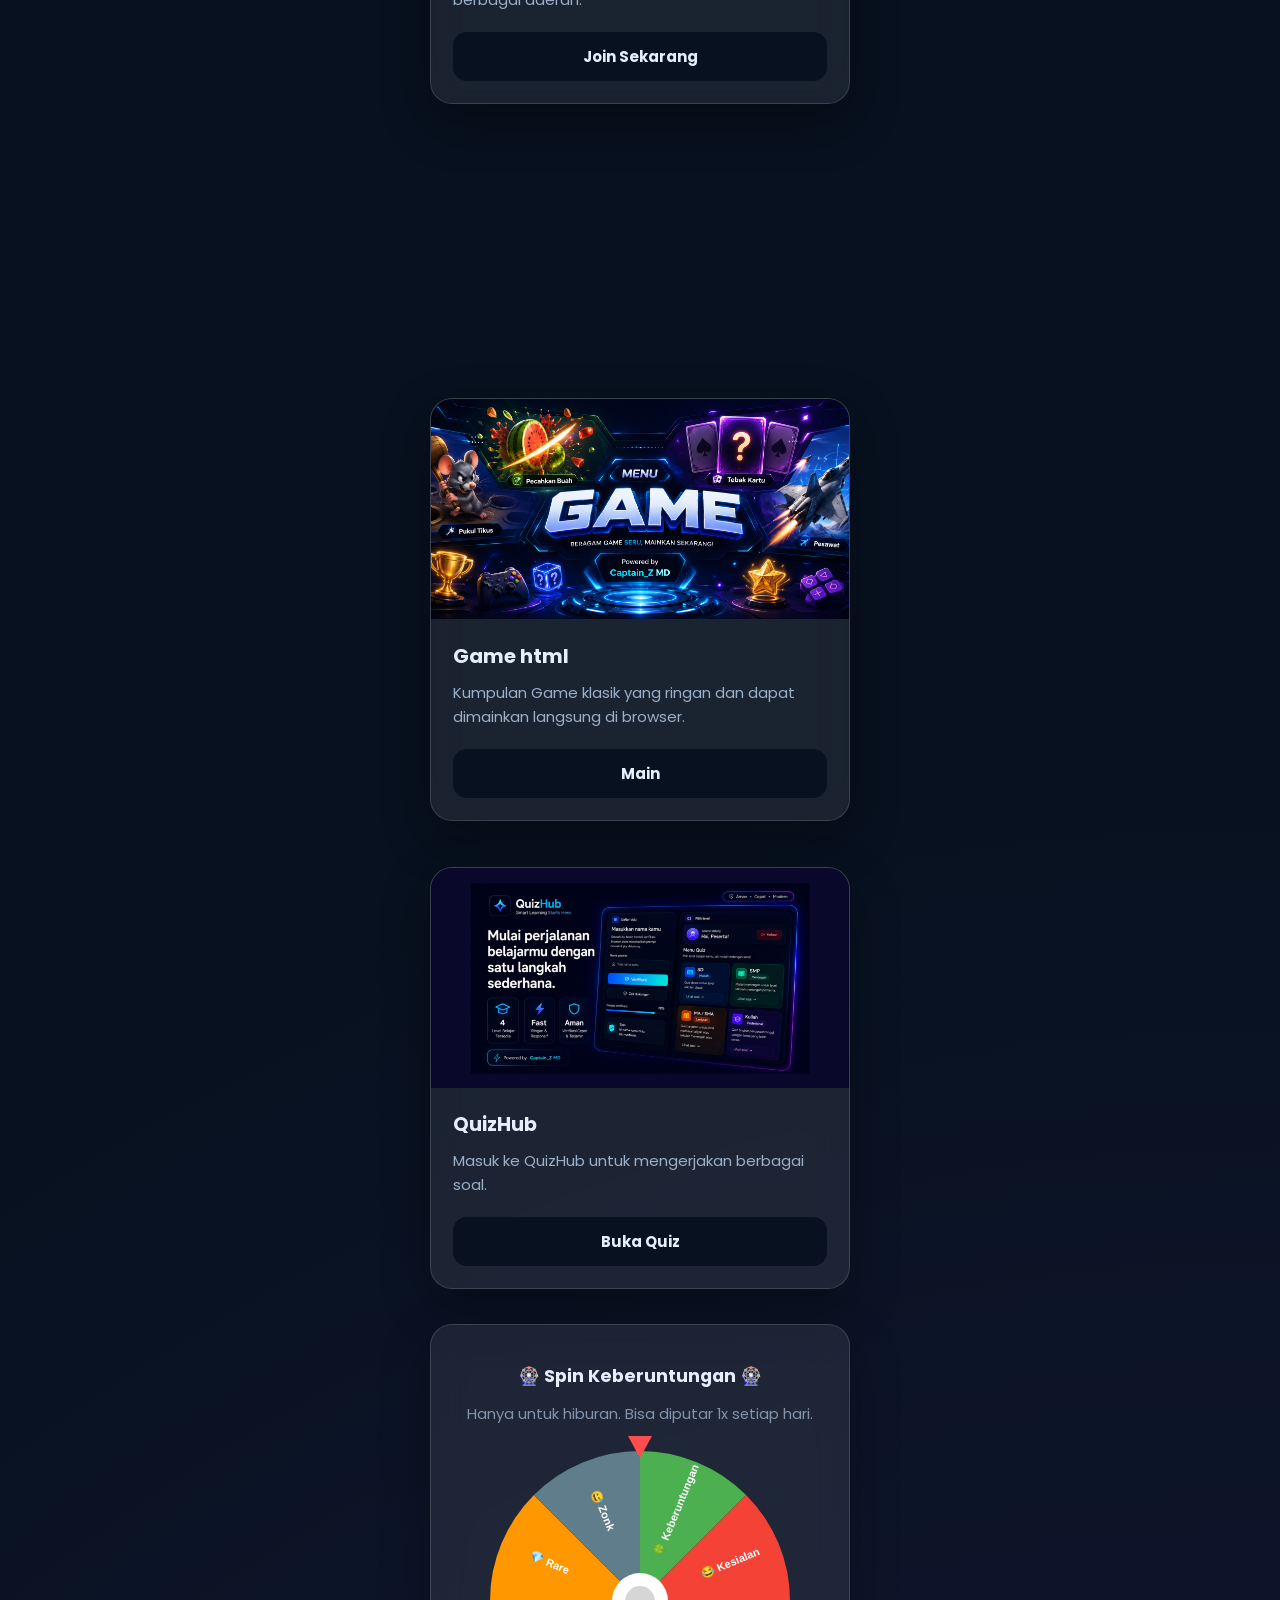
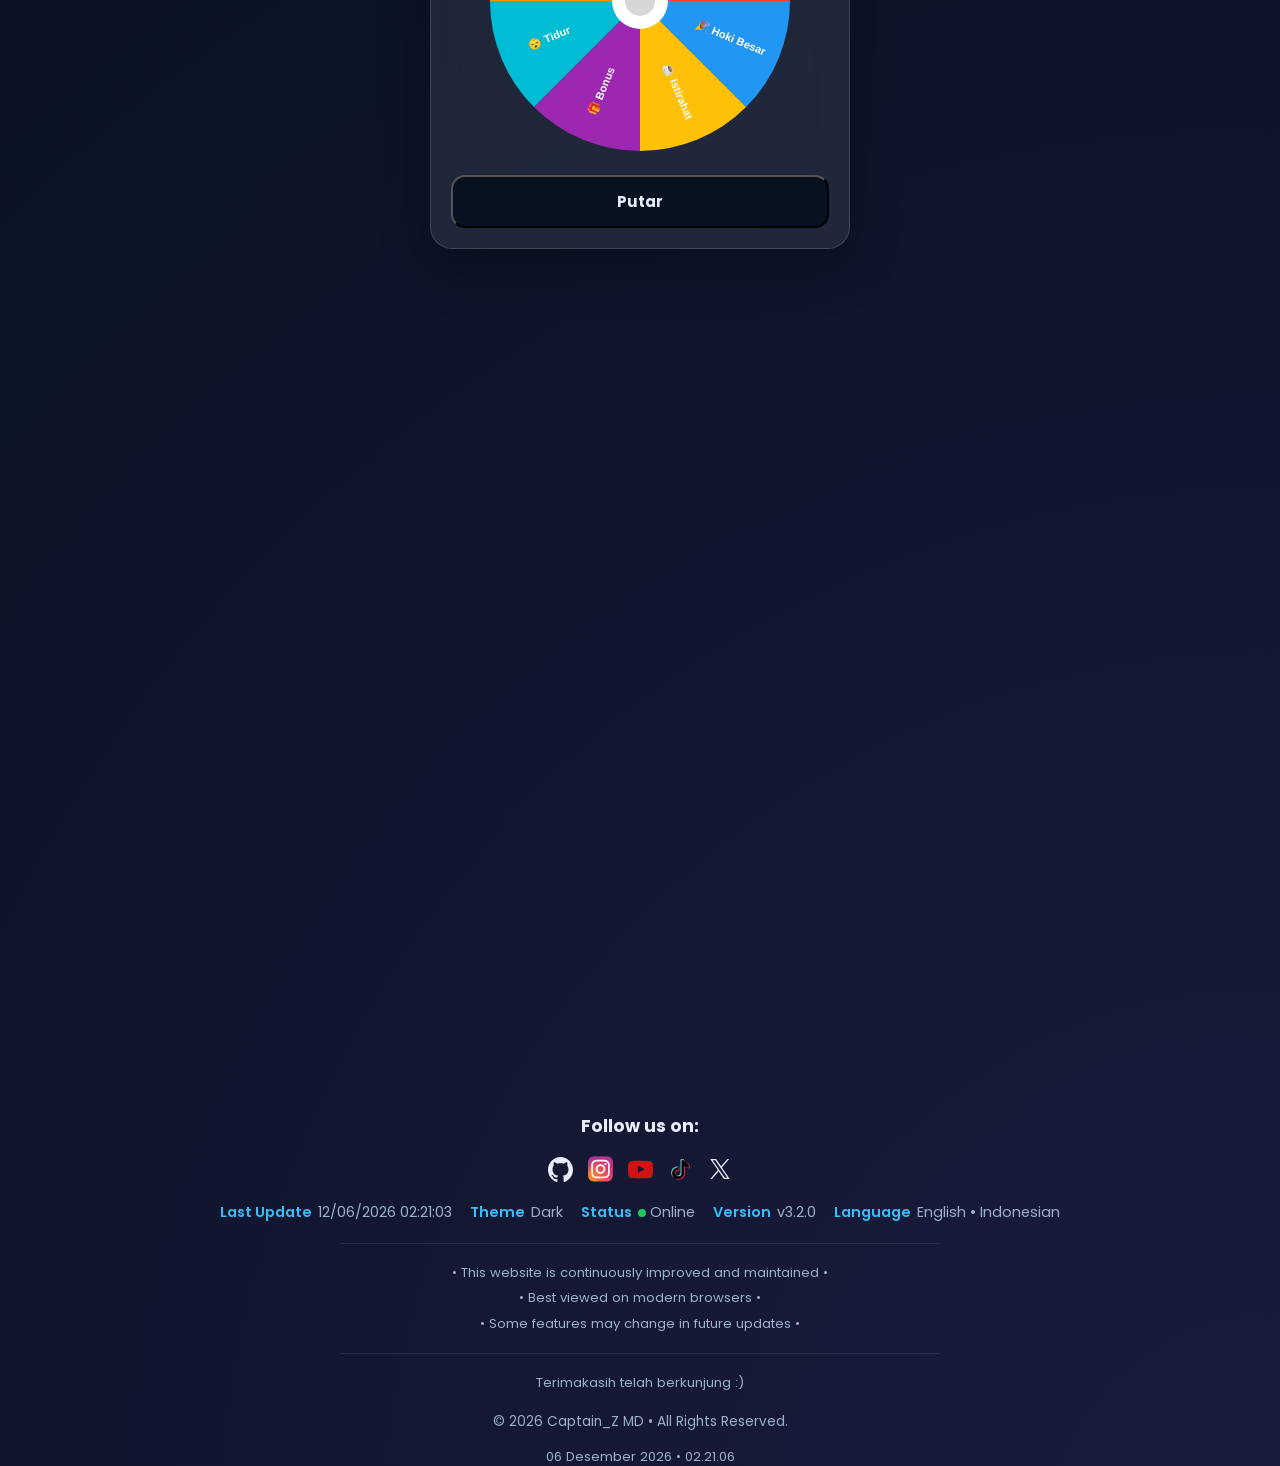
==== commit 5832e5c6: "Update index.html" ====
--- a/index.html
+++ b/index.html
@@ -26,11 +26,11 @@
   <link rel="icon" href="/favicon.ico" />
   <link rel="preconnect" href="https://fonts.googleapis.com" />
   <link rel="preconnect" href="https://fonts.gstatic.com" crossorigin />
+  <link rel="stylesheet" href="style.css" />
   <link href="https://fonts.googleapis.com/css2?family=Poppins:wght@300;400;500;600;700;800&display=swap"
     rel="stylesheet" />
   <link rel="stylesheet"    
 href="https://cdnjs.cloudflare.com/ajax/libs/font-awesome/6.7.2/css/all.min.css" integrity="sha512-Evv84Mr4kqVGRNSgIGL/F/aIDqQb7xQ2vcrdIwxfjThSH8CSR7PBEakCr51Ck+w+/U6swU2Im1vVX0SVk9ABhg==" crossorigin="anonymous" referrerpolicy="no-referrer"/>
-  <link rel="stylesheet" href="style.css" />
   <script type="application/ld+json">
   {
     "@context": "https://schema.org",
@@ -42,305 +42,548 @@
   }
   </script>
 </head>
-  <style>
-    @import url('https://fonts.googleapis.com/css2?family=Nunito:wght@400;500;600;700&display=swap');
-
-    * {
-      box-sizing: border-box;
-      margin: 0;
-      padding: 0;
-    }
-
-    :root {
-      --bg: #f7f8fa;
-      --card: rgba(255, 255, 255, 0.78);
-      --text: #17191d;
-      --muted: #747982;
-      --border: rgba(0, 0, 0, 0.08);
-      --accent: #111827;
-      --button-text: #000000;
-      --shadow: 0 20px 60px rgba(0, 0, 0, 0.08);
-    }
-
-    html.dark {
-      --bg: #0c0e12;
-      --card: rgba(22, 25, 31, 0.78);
-      --text: #f3f4f6;
-      --muted: #969ca7;
-      --border: rgba(255, 255, 255, 0.08);
-      --accent: #f3f4f6;
-      --button-text: #ffffff;
-      --shadow: 0 20px 60px rgba(0, 0, 0, 0.28);
-    }
-
-    body {
-      min-height: 100vh;
-      display: flex;
-      align-items: center;
-      justify-content: center;
-      padding: 24px;
-
-      font-family: "Nunito", sans-serif;
-      font-size: 14px;
-      color: var(--text);
-      background: var(--bg);
-
-      transition:
-        background 0.3s ease,
-        color 0.3s ease;
-
-      overflow: hidden;
-    }
-
-    /* Background */
-
-    .background {
-      position: fixed;
-      inset: 0;
-      pointer-events: none;
-      overflow: hidden;
-      z-index: -1;
-    }
-
-    .background::before {
-      content: "";
-      position: absolute;
-      width: 420px;
-      height: 420px;
-      top: -180px;
-      right: -130px;
-      border-radius: 50%;
-      background: rgba(120, 130, 150, 0.08);
-      filter: blur(10px);
-    }
-
-    .background::after {
-      content: "";
-      position: absolute;
-      width: 360px;
-      height: 360px;
-      bottom: -180px;
-      left: -140px;
-      border-radius: 50%;
-      background: rgba(120, 130, 150, 0.06);
-      filter: blur(10px);
-    }
-
-    .maintenance-card {
-      width: min(100%, 440px);
-      padding: 38px 30px 28px;
-      text-align: center;
-      animation: appear 0.7s ease both;
-    }
-
-    @keyframes appear {
-      from {
-        opacity: 0;
-        transform: translateY(14px);
-      }
-      to {
-        opacity: 1;
-        transform: translateY(0);
-      }
-    }
-
-    .eyebrow {
-      margin-bottom: 8px;
-      color: var(--muted);
-      font-size: 11px;
-      font-weight: 700;
-      letter-spacing: 1.4px;
-      text-transform: uppercase;
-    }
-
-    h1 {
-      margin-bottom: 12px;
-      font-size: 25px;
-      line-height: 1.25;
-      font-weight: 700;
-      letter-spacing: -0.5px;
-    }
-
-    .description {
-      max-width: 340px;
-      margin: 0 auto;
-      color: var(--muted);
-      font-size: 13px;
-      line-height: 1.7;
-      font-weight: 500;
-    }
-
-    @keyframes pulse {
-      0%, 100% {
-        opacity: 0.45;
-        transform: scale(0.9);
-      }
-
-      50% {
-        opacity: 1;
-        transform: scale(1);
-      }
-    }
-
-    .contact {
-      margin-top: 27px;
-    }
-
-    .contact-button {
-      width: 100%;
-      min-height: 45px;
-      display: inline-flex;
-      align-items: center;
-      justify-content: center;
-      gap: 9px;
-      border: 0;
-      border-radius: 13px;
+<body class="loading">
+  <div class="bg-orb orb-1"></div>
+  <div class="bg-orb orb-2"></div>
+  <div class="bg-grid"></div>
+  <div id="loader" class="loader-screen" role="status" aria-live="polite" aria-busy="true">
+    <div class="loader-card glass">
+      <div class="loader-brand">
+        <div class="loader-mark">
+  <img src="https://avatars.githubusercontent.com/u/308199074?v=4" alt="Kicaw kicaw, kicaw maniac. Wkwkwk">
+</div>
+        <div>
+          <div class="loader-title">Yahya Zakaria</div>
+          <div class="loader-subtitle">Captain Z | Memuat website pribadi...</div>
+        </div>
+      </div>
+
+
+      <div class="loader-ring" aria-hidden="true"></div>
+      <div class="loading-meta">
+        <div class="loading-progress-row">
+          <span id="loadingProgress">0%</span>
+          <span class="loading-hint">Jangan ditutup dulu</span>
+        </div>
+        <div class="loading-bar" aria-hidden="true">
+          <div id="loadingBar" class="loading-bar-fill"></div>
+        </div>
+        <p id="loadingStatus" class="loading-status">Menyiapkan aset...</p>
+        <p id="loadingFile" class="loading-file">Menunggu file...</p>
+      </div>
+      <button id="retryBtn" class="retry-btn" type="button" hidden>
+        Coba lagi
+      </button>
+    </div>
+  </div>
+
+  <div id="app" hidden> 
+    <header class="topbar">
+      <nav class="nav glass">
+        <a class="brand" href="#" aria-label="Beranda ">
+                  <div class="loader-mark">
+  <img src="https://avatars.githubusercontent.com/u/308199074?v=4" alt="Kicaw kicaw, kicaw maniac. Wkwkwk">
+</div>
+          <span class="brand-text">Captain Z</span>
+        </a>
+        <div class="nav-links" style="background:#2bd5ff83;"id="navLinks" >
+          <a href="#home">Beranda</a>
+          <a href="#about">Tentang</a>
+          <a href="#project">Proyek</a>
+          <a href="#community">community</a>
+          <a href="#other">Other</a> 
+          <a href="#contact">Kontak</a>
+          <a href="#ceo">CEO</a>
+        </div>
+      <div class="nav-actions">
+          <button class="icon-btn" id="themeBtn" aria-label="Ganti tema">
+            <i class="fa-solid fa-moon"></i>
+          </button>
+          <button class="icon-btn" id="musicBtn" aria-label="Buka widget musik">
+            <i class="fa-solid fa-music"></i>
+          </button>
+          <button class="menu-btn" id="menuBtn" aria-label="Buka menu">
+          <i class="fa-solid fa-bars"></i>
+        </button>
+        </div>
+      </nav>
+      <div id="musicPlayer" class="music-player glass" aria-label="Widget musik">
+        <button id="volumeBtn" class="icon-btn" aria-label="Mute atau unmute musik">
+          <i class="fa-solid fa-volume-high"></i>
+        </button>
+        <input
+          type="range"
+          id="musicProgress"
+          min="0"
+          max="100"
+          value="0"
+          aria-label="Progress lagu"
+        >
+        <div id="miniEq" class="mini-eq" aria-hidden="true">
+          <span></span>
+          <span></span>
+          <span></span>
+          <span></span>
+          <span></span>
+        </div>
+      </div>   
+    </header>
+    <main>        
+      <section id="home" class="hero section">
+        <div class="hero-copy" data-reveal>
+     
+          <p class="eyebrow">Website pribadi</p>
+          <h1 id="heroTitle" style="font-size:40px">
+  Hi, I'm <span>Yahya</span>
+</h1>
+          <p class="lead" id="typing"></p>
+
+          <div class="hero-actions">
+            <a class="btn primary" href="#about">Lihat Tentang</a>
+            <a class="btn ghost" href="#contact">Hubungi Saya</a>
+          </div>
+
+          <div class="stats">
+            <div class="stat glass">
+              <strong>Modern</strong>
+              <span>Glassmorphism</span>
+            </div>
+            <div class="stat glass">
+              <strong>Responsive</strong>
+              <span>HP sampai Desktop</span>
+            </div>
+            <div class="stat glass">
+              <strong>Music</strong>
+              <span>Putar dengan musik</span>
+            </div>
+          </div>
+        </div>
+
+        <div class="hero-card glass" data-reveal>
+        <div class="profile-ring">
+        <img src="image/profile/profile.jpg" alt="Foto" class="profile-avatar">
+        </div>
+      <h2 class="font-abc" style="font-size:30px;">Yahya Zakaria</h2>
+    <p>Seorang pembuat website pribadi, proyek kreatif, dan eksplorasi teknologi.</p>
+
+     <div class="mini-tags">
+        <span>Developer</span> 
+        <span>Editor UI Design</span>
+        <span>Planner</span>
+        <span>Content Creator</span>
+        <span>Student</span>
+     </div>
+   </div>
+      </section>
+
+      <section id="about" class="section">
+        <div class="section-head" data-reveal>
+          <p class="eyebrow">Tentang</p>
+          <h2>Kenalan singkat</h2>
+          <p><p>Halo, saya Yahya Zakaria atau lebih dikenal sebagai Capt. Z. Saya masih duduk di bangku SMA dan memiliki ketertarikan pada pengembangan web serta desain antarmuka. Saya menikmati proses membuat sesuatu yang sederhana, cepat, dan enak dipandang. Di luar itu, saya juga menghabiskan waktu dengan menerbangkan pesawat di <a href="#flight">flight simulator.</a></p></p>
+          <a href="/About">Tampilkan selebihnya</a>
+          <br><br><br>
+          <div id="daily">Memuat catatan...</div>
+        </div>
+
+        <div class="grid-3">
+          <article class="card glass" data-reveal>
+            <i class="fa-solid fa-code"></i>
+            <h3 style="font-size:20px;">Ngoding</h3>
+            <p>HTML, CSS, dan JavaScript untuk membangun website modern.</p>
+          </article>
+
+          <article class="card glass" data-reveal>
+            <i class="fa-solid fa-rocket"></i>
+            <h3 style="font-size:20px;">Proyek</h3>
+            <p>Eksperimen web, server, dan ide kreatif yang terus dikembangkan.</p>
+          </article>
+
+          <article class="card glass" data-reveal>
+            <i class="fa-solid fa-wand-magic-sparkles"></i>
+            <h3 style="font-size:20px;">Desain</h3>
+            <p>Fokus ke tampilan yang bersih, elegan, dan nyaman dilihat.</p>
+          </article>
+        </div>
+
+        <div class="timeline glass" data-reveal>
+          <div class="timeline-item">
+            <span class="dot"></span>
+            <div>
+              <h4>Fokus ke website pribadi</h4>
+              <p>Tempat untuk memperkenalkan diri, karya, dan kontak.</p>
+            </div>
+          </div>
+          <div class="timeline-item">
+            <span class="dot"></span>
+            <div>
+              <h4>Fitur modern</h4>
+              <p>Tema gelap/terang, animasi, musik latar, dan loading screen.</p>
+            </div>
+          </div>
+          <div class="timeline-item">
+            <span class="dot"></span>
+            <div>
+              <h4>Tombol Chat AI</h4>
+              <p>Menu menuju layanan AI lain, bukan digabung jadi satu.</p>
+            </div>
+          </div>
+        </div>
+      </section>
+
+     <section id="project" class="section">
+  <div class="section-head" data-reveal>
+    <p class="eyebrow">Proyek</p>
+    <h2>Proyek saya</h2>
+    <p>Beberapa proyek yang sedang saya kerjakan atau pernah saya buat.</p>
+  </div>
+
+ <div class="ai-grid">
+  <a class="ai-card glass" href="aboutProject/1/1.html" target="_blank" rel="noopener noreferrer">
+    <span>Crafting Modern Websites</span>
+<p>Mengubah ide menjadi website yang cepat, modern, dan fungsional.</p>
+    <img src="image/website/website1.jpg" alt="Website Pribadi">
+  </a>
+  <a class="ai-card glass" href="aboutProject/2/2.html" target="_blank" rel="noopener noreferrer">
+    <span>Bot WhatsApp</span>
+    <p>Bot WhatsApp berbasis Baileys dengan fitur grup, AI, dan utilitas.</p>
+    <img src="image/botwa/botwa.jpg" alt="Bot WhatsApp">
+  </a>
+  <a class="ai-card glass" href="aboutProject/3/3.html" target="_blank" rel="noopener noreferrer">
+    <span>Desain UI</span>
+    <p>Kumpulan desain antarmuka modern untuk website dan aplikasi.</p>
+    <img src="image/ui-design/design1.jpg" alt="Desain UI">
+  </a>
+  <a class="ai-card glass" href="aboutProject/4/4.html" target="_blank" rel="noopener noreferrer">    
+    <span>Server & Hosting</span>
+    <p>Eksperimen VPS, Linux, dan konfigurasi server untuk berbagai kebutuhan.</p>
+    <img src="image/server/server1.jpg" alt="Server">
+  </a>
+  <a class="ai-card glass" href="aboutProject/5/5.html" target="_blank" rel="noopener noreferrer">
+
+    <span id="flight">Flight Project</span>
+    <p>Dokumentasi penerbangan, flight simulator, dan berbagai rute penerbangan.</p>
+    <img src="image/flight/flight1.jpg" alt="Flight Project"><br>
+    <img src="image/flight/flight2.jpg" alt="Flight Project"><br>
+    <img src="image/flight/flight3.jpg" alt="Flight Project"><br>
+  </a>
+  <a class="ai-card glass" href="aboutProject/6/6.html" target="_blank" rel="noopener noreferrer">
+    <span>IoT Project</span>
+    <p>Eksperimen Arduino, ESP32, sensor, dan berbagai proyek Internet of Things.</p>
+    <img src="image/iot/iot1.jpg" alt="IoT Project">
+  </a>
+</div>
+</section>
+
+<section id="community" class="section">
+  <div class="section-head" data-reveal >
+    <p class="eyebrow">Community</p>
+    <h2>Community</h2>
+    <p>
+      Komunitas untuk belajar coding, musik, berbagi pengalaman, dan berkembang bersama.
+    </p>
+  </div>
+
+  <div class="game-grid">
+
+  <!-- S²D Coding -->
+  <div class="game-card glass">
+    <img src="image/S2DCoding.jpg" alt="S²D Coding">
+    <div class="game-info">
+      <h3 style="font-size:20px;">S²D Coding</h3>
+      <p>
+        Komunitas untuk belajar pemrograman, membahas dunia musik, berbagi karya, dan saling membantu sesama anggota.
+      </p>
+
+      <a href="https://trxrevolution.github.io/S2D-Coding" class="game-btn" target="_blank">
+        Lihat Komunitas
+      </a>
+    </div>
+  </div>
+<br><br>
+
+  <!-- SkyChatApp -->
+  <div class="game-card glass">
+    <img src="image/SkyChatApp.jpg" alt="SkyChatApp">
+    <div class="game-info">
+    <h3 style="font-size:20px;">SkyChatApp</h3>
+      <p>
+        Aplikasi untuk obrolan santai secara acak. Temukan teman baru, berbagi cerita, dan nikmati percakapan seru dengan pengguna lainnya.
+      </p>
+
+      <a href="https://1SkyChatApp.netlify.app" class="game-btn" target="_blank">
+        Buka Aplikasi
+      </a>
+    </div>
+  </div>
+<br><br>
+  
+     <!-- CNAG -->
+  <div class="game-card glass">
+   <img src="image/CNAG.jpg" alt="CNAG Community">
+   <div class="game-info">
+   <h3>CNAG Community</h3>
+    <p>
+      <strong>CAKRAWALA NUSANTARA AIRLINES GROUP (CNAG)</strong> adalah komunitas
+      aviasi yang menjadi tempat berkumpulnya para pecinta dunia penerbangan.
+      Di sini kamu dapat berdiskusi seputar maskapai, bandara, pesawat, simulator
+      penerbangan, berbagi informasi terbaru, mengikuti event komunitas, serta
+      bertemu dengan sesama aviation enthusiast dari berbagai daerah.
+    </p>
+    <a href="https://raka579.github.io/Join-ke-komunitas-rfs-indonesia" class="game-btn" target="_blank">
+      Join Sekarang 
+    </a>
+  </div>
+</div>
+</div>
+<br><br>
+</section>
+ 
+<section id="other" class="section">
+<div class="section-head" data-reveal>
+  <p class="eyebrow">Explore</p>
+  <h2>Tools & HTML Apps</h2>
+  <p>Koleksi tools, aplikasi, dan game HTML yang dapat digunakan langsung di browser.</p>
+</div>
+
+  <div class="game-grid">
+    <div class="game-card glass">
+      <img src="image/game/game.jpg" alt="Game">
+      <div class="game-info">
+        <h3 style="font-size:20px;"> Game html</h3>
+        <p>
+          Kumpulan Game klasik yang ringan dan dapat dimainkan langsung di browser.
+        </p>
+        <a href="https://captain-z-01.github.io/Game_html/" class="game-btn">
+          Main
+        </a>
+      </div>
+    </div>
+    <br><br>
+    <div class="game-card glass">
+    <img src="image/quiz/quizhub.jpg" alt="QuizHub">
+    <div class="game-info">
+      <h3>QuizHub</h3>
+     <p id="quizGreeting">
+  Masuk ke QuizHub untuk mengerjakan berbagai soal.
+</p>
+      <a href="https://captain-z-01.github.io/QuizHub/" class="game-btn">
+        Buka Quiz
+      </a>
+    </div>
+  </div>
+    </div>
+    
+<div class="spin-preview glass">
+  <h3>🎡 Spin Keberuntungan 🎡</h3>
+  <p>Hanya untuk hiburan. Bisa diputar 1x setiap hari.</p>
+  <div class="wheel-box">
+    <div class="pointer"></div>
+    <canvas id="spinWheel" width="320" height="320"></canvas>
+    <button id="spinBtn" class="game-btn">
+       Putar
+    </button>
+  </div>
+</div>
+
+<div id="spinPopup" class="spin-popup">
+    <div class="spin-popup-box glass">
+        <h3 id="spinTitle"> Selamat </h3>
+        <p>Kamu mendapatkan:</p>
+        <p id="spinText"></p><br>
+        <button id="closeSpin" class="game-btn">
+            Tutup
+        </button>
+    </div>
+</div>
+<div id="alreadyPopup" class="spin-popup">
+    <div class="spin-popup-box glass">
+        <h3> Failed to spin</h3>
+
+        <p>
+            Kamu sudah menggunakan kesempatan spin hari ini.
+            Coba lagi besok ya.
+        </p>
+
+        <button id="closeAlready" class="game-btn">
+            Oke
+        </button>
+    </div>
+</div>
+</section>
+      <section id="ceo" class="section">
+        <div class="section-head" data-reveal> 
+          <p class="eyebrow">CEO</p>
+          <h2>Founder</h2>
+          <p>Ceo Community</p>
+        </div>
+
+        <div class="ceo-banner glass" data-reveal>
+          <div>
+            <h3>Yahya Zakaria</h3>
+            <p>Founder • Creator • Builder • Owner</p>
+          </div>
+          <a class="badge" style="text-decoration: none !important;" href="Alert/alert.html" target="_blank">Open for collaboration</a>
+        </div>
+      </section>
       
-      color: var(--button-text);
-      font-family: inherit;
-      font-size: 13px;
-      font-weight: 700;
-      text-decoration: none;
-      cursor: pointer;
-      transition:
-        transform 0.2s ease,
-        opacity 0.2s ease;
-    }
-
-    .contact-button:hover {
-      transform: translateY(-2px);
-      opacity: 0.9;
-    }
-
-    .contact-button:active {
-      transform: scale(0.98);
-    }
-
-    .wa-icon {
-      width: 18px;
-      height: 18px;
-      display: block;
-    }
-
-    footer {
-      margin-top: 24px;
-      padding-top: 20px;
-      border-top: 1px solid var(--border);
-      color: var(--muted);
-      font-size: 10.5px;
-      line-height: 1.6;
-    }
-
-    footer strong {
-      color: var(--text);
-      font-weight: 700;
-    }
-    
-   .datetime {
-      margin-top: 3px;
-      font-size: 10px;
-      color: var(--muted);
-      opacity: 0.85;
-    }
-    .copyright {
-      margin-top: 4px;
-    }
-
-    @media (max-width: 420px) {
-      body {
-        padding: 17px;
-      }
-
-      .maintenance-card {
-        padding: 32px 22px 24px;
-        border-radius: 21px;
-      }
-
-      h1 {
-        font-size: 23px;
-      }
-    }
-
-    @media (prefers-reduced-motion: reduce) {
-      *,
-      *::before,
-      *::after {
-        animation: none !important;
-        transition: none !important;
-      }
-    }
-  </style>
-</head>
-
-<body>
-  <div class="background"></div>
-  <main class="maintenance-card">
-    <h1>Website sedang diperbaiki</h1>
-    <p class="description">
-      Website pribadi Captain Z sedang dalam proses perbaikan
-      dan pengembangan. Beberapa bagian mungkin belum dapat
-      diakses untuk sementara waktu.
-    </p>
-    
-    <div class="contact">
-      <a href="https://wa.me/6285921299248?text=Assalamu%27alaikum" class="contact-button">
-        Hubungi Captain Z
-      </a>
-    </div>
-
-    <footer>
+  <section id="contact" class="section">
+  <div class="section-head" data-reveal>
+    <p class="eyebrow">Kontak</p>
+    <h2>Hubungi Saya</h2>
+    <p>Silakan hubungi saya melalui salah satu platform berikut.</p>
+  </div>
+
+  <div class="contact-grid">
+
+    <!-- WhatsApp -->
+    <a class="contact-card glass" href="https://wa.me/6285921299248?text=Assalamualaikum" target="_blank" rel="noopener noreferrer" data-reveal>
+      <svg class="contact-icon" viewBox="0 0 32 32">
+        <path fill="currentColor" d="M16.01 3C8.84 3 3 8.77 3 15.88c0 2.48.71 4.86 2.06 6.92L3.7 29l6.39-1.67a13.1 13.1 0 005.92 1.42c7.17 0 13-5.77 13-12.87C29 8.77 23.18 3 16.01 3zm0 23.46c-1.87 0-3.69-.5-5.29-1.45l-.38-.22-3.79.99 1.01-3.69-.24-.38a10.43 10.43 0 01-1.61-5.63c0-5.76 4.71-10.45 10.5-10.45 5.79 0 10.5 4.69 10.5 10.45s-4.71 10.38-10.5 10.38zm5.75-7.87c-.31-.16-1.84-.91-2.13-1.02-.28-.1-.49-.16-.69.16-.2.31-.79 1.02-.97 1.22-.18.2-.36.23-.67.08-.31-.16-1.32-.48-2.51-1.53-.93-.82-1.56-1.83-1.74-2.14-.18-.31-.02-.47.13-.63.13-.13.31-.34.47-.51.16-.18.2-.31.31-.52.1-.2.05-.39-.03-.55-.08-.16-.69-1.67-.95-2.28-.25-.6-.5-.52-.69-.53h-.59c-.2 0-.52.08-.79.39-.28.31-1.04 1.02-1.04 2.48s1.07 2.87 1.22 3.07c.16.2 2.1 3.19 5.09 4.47.71.31 1.26.49 1.69.63.71.23 1.35.2 1.86.12.57-.08 1.84-.75 2.1-1.47.26-.73.26-1.35.18-1.48-.08-.13-.28-.2-.59-.36z"/>
+      </svg>
+
       <div>
-        CPTZ301010
+        <h3 style="font-size:20px;">WhatsApp</h3>
+        <p>Chat langsung</p>
       </div>
+    </a>
+
+    <!-- Email -->
+    <a class="contact-card glass" href="mailto:yahyaa3536@gmail.com" data-reveal>
+    <svg viewBox="0 0 24 24" fill="none"class="contact-icon" xmlns="http://www.w3.org/2000/svg"><g stroke-width="0"></g><g stroke-linecap="round" stroke-linejoin="round"></g><g> <path fill-rule="evenodd" clip-rule="evenodd" d="M3.75 5.25L3 6V18L3.75 18.75H20.25L21 18V6L20.25 5.25H3.75ZM4.5 7.6955V17.25H19.5V7.69525L11.9999 14.5136L4.5 7.6955ZM18.3099 6.75H5.68986L11.9999 12.4864L18.3099 6.75Z" ></path> </g></svg>
+
       <div>
-        Website pribadi <strong>Captain Z</strong>
+        <h3 style="font-size:20px;">Email</h3>
+        <p>Pesan formal</p>
       </div>
-      <div class="copyright">
-        © <span id="year"></span> Captain_Z MD • All rights reserved.
+    </a>
+
+    <!-- Instagram -->
+    <a class="contact-card glass" href="https://www.instagram.com/captain_z_01?igsh=Zm9kcm82MGswcmV1" target="_blank" rel="noopener noreferrer" data-reveal>
+      <svg class="contact-icon" viewBox="0 0 24 24">
+        <path fill="currentColor" d="M7 2C4.24 2 2 4.24 2 7v10c0 2.76 2.24 5 5 5h10c2.76 0 5-2.24 5-5V7c0-2.76-2.24-5-5-5H7zm10 2a1 1 0 110 2 1 1 0 010-2zm-5 2a6 6 0 110 12 6 6 0 010-12zm0 2.2A3.8 3.8 0 1015.8 12 3.8 3.8 0 0012 8.2z"/>
+      </svg>
+
+      <div>
+        <h3 style="font-size:20px;">Instagram</h3>
+        <p>Konten & Update</p>
       </div>
-      <div class="datetime" id="datetime"></div>
-    </footer>
-  </main>
-  <script>
-    (() => {
-      const THEME_KEY = "Captain_Z-MD.theme";
-      const root = document.documentElement;
-      
-      function applyTheme() {
-        const savedTheme = localStorage.getItem(THEME_KEY);
-        root.classList.remove("dark");
-        if (savedTheme === "dark") {
-          root.classList.add("dark");
-        }
-        else if (savedTheme === "light") {
-        }
-        else {
-          const prefersDark = window.matchMedia(
-            "(prefers-color-scheme: dark)"
-          ).matches;
-          if (prefersDark) {
-            root.classList.add("dark");
-          }
-        }
-      }
-
-      applyTheme();
-      const mediaQuery = window.matchMedia(
-        "(prefers-color-scheme: dark)"
-      );
-
-      mediaQuery.addEventListener("change", () => {
-        const savedTheme = localStorage.getItem(THEME_KEY);
-        if (!savedTheme || savedTheme === "auto") {
-          applyTheme();
-        }
-      });
-
-      document.getElementById("year").textContent =
-        new Date().getFullYear();
-    })();
-    
-    function updateDateTime() {
+    </a>
+
+    <!-- DISCORD -->
+    <a class="contact-card glass" href="https://discord.gg/TDNZGQKQ" target="_blank" rel="noopener noreferrer" data-reveal>
+    <svg viewBox="0 0 24 24" fill="currentColor" class="contact-icon" xmlns="http://www.w3.org/2000/svg"><g stroke-width="0"></g><g stroke-linecap="round" stroke-linejoin="round"></g><g> <path d="M18.59 5.88997C17.36 5.31997 16.05 4.89997 14.67 4.65997C14.5 4.95997 14.3 5.36997 14.17 5.69997C12.71 5.47997 11.26 5.47997 9.83001 5.69997C9.69001 5.36997 9.49001 4.95997 9.32001 4.65997C7.94001 4.89997 6.63001 5.31997 5.40001 5.88997C2.92001 9.62997 2.25001 13.28 2.58001 16.87C4.23001 18.1 5.82001 18.84 7.39001 19.33C7.78001 18.8 8.12001 18.23 8.42001 17.64C7.85001 17.43 7.31001 17.16 6.80001 16.85C6.94001 16.75 7.07001 16.64 7.20001 16.54C10.33 18 13.72 18 16.81 16.54C16.94 16.65 17.07 16.75 17.21 16.85C16.7 17.16 16.15 17.42 15.59 17.64C15.89 18.23 16.23 18.8 16.62 19.33C18.19 18.84 19.79 18.1 21.43 16.87C21.82 12.7 20.76 9.08997 18.61 5.88997H18.59ZM8.84001 14.67C7.90001 14.67 7.13001 13.8 7.13001 12.73C7.13001 11.66 7.88001 10.79 8.84001 10.79C9.80001 10.79 10.56 11.66 10.55 12.73C10.55 13.79 9.80001 14.67 8.84001 14.67ZM15.15 14.67C14.21 14.67 13.44 13.8 13.44 12.73C13.44 11.66 14.19 10.79 15.15 10.79C16.11 10.79 16.87 11.66 16.86 12.73C16.86 13.79 16.11 14.67 15.15 14.67Z" fill="#currentColor"></path> </g></svg> 
+      <div>
+        <h3 style="font-size:20px;" >Discord</h3>
+        <p>Other acount</p>
+      </div>
+    </a>
+  </div>
+</section>
+
+    </main>
+   <br><br>
+   <h3 style="text-align:center"> Follow us on:</h3>
+ <div class="footer-social">
+
+  <a href="GitHub/index.html" target="_blank" aria-label="GitHub">
+    <!-- GitHub SVG -->
+    <svg viewBox="0 0 20 20" version="1.1" xmlns="http://www.w3.org/2000/svg" xmlns:xlink="http://www.w3.org/1999/xlink" fill="#000000"><g  stroke-width="0"></g><g  stroke-linecap="round" stroke-linejoin="round"></g><g > <title>github [#142]</title> <desc>Created with Sketch.</desc> <defs> </defs> <g id="Page-1" stroke="none" stroke-width="1" fill="none" fill-rule="evenodd"> <g id="Dribbble-Light-Preview" transform="translate(-140.000000, -7559.000000)" fill="currentColor"> <g id="icons" transform="translate(56.000000, 160.000000)"> <path d="M94,7399 C99.523,7399 104,7403.59 104,7409.253 C104,7413.782 101.138,7417.624 97.167,7418.981 C96.66,7419.082 96.48,7418.762 96.48,7418.489 C96.48,7418.151 96.492,7417.047 96.492,7415.675 C96.492,7414.719 96.172,7414.095 95.813,7413.777 C98.04,7413.523 100.38,7412.656 100.38,7408.718 C100.38,7407.598 99.992,7406.684 99.35,7405.966 C99.454,7405.707 99.797,7404.664 99.252,7403.252 C99.252,7403.252 98.414,7402.977 96.505,7404.303 C95.706,7404.076 94.85,7403.962 94,7403.958 C93.15,7403.962 92.295,7404.076 91.497,7404.303 C89.586,7402.977 88.746,7403.252 88.746,7403.252 C88.203,7404.664 88.546,7405.707 88.649,7405.966 C88.01,7406.684 87.619,7407.598 87.619,7408.718 C87.619,7412.646 89.954,7413.526 92.175,7413.785 C91.889,7414.041 91.63,7414.493 91.54,7415.156 C90.97,7415.418 89.522,7415.871 88.63,7414.304 C88.63,7414.304 88.101,7413.319 87.097,7413.247 C87.097,7413.247 86.122,7413.234 87.029,7413.87 C87.029,7413.87 87.684,7414.185 88.139,7415.37 C88.139,7415.37 88.726,7417.2 91.508,7416.58 C91.513,7417.437 91.522,7418.245 91.522,7418.489 C91.522,7418.76 91.338,7419.077 90.839,7418.982 C86.865,7417.627 84,7413.783 84,7409.253 C84,7403.59 88.478,7399 94,7399" id="github-[#142]"> </path> </g> </g> </g> </g></svg>
+  </a>
+
+ <!-- Instagram  -->
+  <a href="https://www.instagram.com/captain_z_01?igsh=Zm9kcm82MGswcmV1" target="_blank" aria-label="Instagram">
+ <svg width="110px" height="110px" viewBox="0 0 3364.7 3364.7" xmlns="http://www.w3.org/2000/svg" fill="#ffffff"><g  stroke-width="0"></g><g  stroke-linecap="round" stroke-linejoin="round"></g><g ><defs><radialGradient id="0" cx="217.76" cy="3290.99" r="4271.92" gradientUnits="userSpaceOnUse"><stop offset=".09" stop-color="#fa8f21"></stop><stop offset=".78" stop-color="#d82d7e"></stop></radialGradient><radialGradient id="1" cx="2330.61" cy="3182.95" r="3759.33" gradientUnits="userSpaceOnUse"><stop offset=".64" stop-color="#8c3aaa" stop-opacity="0"></stop><stop offset="1" stop-color="#8c3aaa"></stop></radialGradient></defs><path d="M853.2,3352.8c-200.1-9.1-308.8-42.4-381.1-70.6-95.8-37.3-164.1-81.7-236-153.5S119.7,2988.6,82.6,2892.8c-28.2-72.3-61.5-181-70.6-381.1C2,2295.4,0,2230.5,0,1682.5s2.2-612.8,11.9-829.3C21,653.1,54.5,544.6,82.5,472.1,119.8,376.3,164.3,308,236,236c71.8-71.8,140.1-116.4,236-153.5C544.3,54.3,653,21,853.1,11.9,1069.5,2,1134.5,0,1682.3,0c548,0,612.8,2.2,829.3,11.9,200.1,9.1,308.6,42.6,381.1,70.6,95.8,37.1,164.1,81.7,236,153.5s116.2,140.2,153.5,236c28.2,72.3,61.5,181,70.6,381.1,9.9,216.5,11.9,281.3,11.9,829.3,0,547.8-2,612.8-11.9,829.3-9.1,200.1-42.6,308.8-70.6,381.1-37.3,95.8-81.7,164.1-153.5,235.9s-140.2,116.2-236,153.5c-72.3,28.2-181,61.5-381.1,70.6-216.3,9.9-281.3,11.9-829.3,11.9-547.8,0-612.8-1.9-829.1-11.9" fill="url(#0)"></path><path d="M853.2,3352.8c-200.1-9.1-308.8-42.4-381.1-70.6-95.8-37.3-164.1-81.7-236-153.5S119.7,2988.6,82.6,2892.8c-28.2-72.3-61.5-181-70.6-381.1C2,2295.4,0,2230.5,0,1682.5s2.2-612.8,11.9-829.3C21,653.1,54.5,544.6,82.5,472.1,119.8,376.3,164.3,308,236,236c71.8-71.8,140.1-116.4,236-153.5C544.3,54.3,653,21,853.1,11.9,1069.5,2,1134.5,0,1682.3,0c548,0,612.8,2.2,829.3,11.9,200.1,9.1,308.6,42.6,381.1,70.6,95.8,37.1,164.1,81.7,236,153.5s116.2,140.2,153.5,236c28.2,72.3,61.5,181,70.6,381.1,9.9,216.5,11.9,281.3,11.9,829.3,0,547.8-2,612.8-11.9,829.3-9.1,200.1-42.6,308.8-70.6,381.1-37.3,95.8-81.7,164.1-153.5,235.9s-140.2,116.2-236,153.5c-72.3,28.2-181,61.5-381.1,70.6-216.3,9.9-281.3,11.9-829.3,11.9-547.8,0-612.8-1.9-829.1-11.9" fill="url(#1)"></path><path d="M1269.25,1689.52c0-230.11,186.49-416.7,416.6-416.7s416.7,186.59,416.7,416.7-186.59,416.7-416.7,416.7-416.6-186.59-416.6-416.7m-225.26,0c0,354.5,287.36,641.86,641.86,641.86s641.86-287.36,641.86-641.86-287.36-641.86-641.86-641.86S1044,1335,1044,1689.52m1159.13-667.31a150,150,0,1,0,150.06-149.94h-0.06a150.07,150.07,0,0,0-150,149.94M1180.85,2707c-121.87-5.55-188.11-25.85-232.13-43-58.36-22.72-100-49.78-143.78-93.5s-70.88-85.32-93.5-143.68c-17.16-44-37.46-110.26-43-232.13-6.06-131.76-7.27-171.34-7.27-505.15s1.31-373.28,7.27-505.15c5.55-121.87,26-188,43-232.13,22.72-58.36,49.78-100,93.5-143.78s85.32-70.88,143.78-93.5c44-17.16,110.26-37.46,232.13-43,131.76-6.06,171.34-7.27,505-7.27S2059.13,666,2191,672c121.87,5.55,188,26,232.13,43,58.36,22.62,100,49.78,143.78,93.5s70.78,85.42,93.5,143.78c17.16,44,37.46,110.26,43,232.13,6.06,131.87,7.27,171.34,7.27,505.15s-1.21,373.28-7.27,505.15c-5.55,121.87-25.95,188.11-43,232.13-22.72,58.36-49.78,100-93.5,143.68s-85.42,70.78-143.78,93.5c-44,17.16-110.26,37.46-232.13,43-131.76,6.06-171.34,7.27-505.15,7.27s-373.28-1.21-505-7.27M1170.5,447.09c-133.07,6.06-224,27.16-303.41,58.06-82.19,31.91-151.86,74.72-221.43,144.18S533.39,788.47,501.48,870.76c-30.9,79.46-52,170.34-58.06,303.41-6.16,133.28-7.57,175.89-7.57,515.35s1.41,382.07,7.57,515.35c6.06,133.08,27.16,223.95,58.06,303.41,31.91,82.19,74.62,152,144.18,221.43s139.14,112.18,221.43,144.18c79.56,30.9,170.34,52,303.41,58.06,133.35,6.06,175.89,7.57,515.35,7.57s382.07-1.41,515.35-7.57c133.08-6.06,223.95-27.16,303.41-58.06,82.19-32,151.86-74.72,221.43-144.18s112.18-139.24,144.18-221.43c30.9-79.46,52.1-170.34,58.06-303.41,6.06-133.38,7.47-175.89,7.47-515.35s-1.41-382.07-7.47-515.35c-6.06-133.08-27.16-224-58.06-303.41-32-82.19-74.72-151.86-144.18-221.43S2586.8,537.06,2504.71,505.15c-79.56-30.9-170.44-52.1-303.41-58.06C2068,441,2025.41,439.52,1686,439.52s-382.1,1.41-515.45,7.57" fill="#ffffff"></path></g></svg>
+  </a>
+  
+ <!-- YouTube SVG -->
+  <a href="Alert/alert.html" target="_blank" aria-label="YouTube">
+    <svg viewBox="0 -7 48 48" version="1.1" xmlns="http://www.w3.org/2000/svg" xmlns:xlink="http://www.w3.org/1999/xlink" fill="#000000"><g  stroke-width="0"></g><g  stroke-linecap="round" stroke-linejoin="round"></g><g > <title>Youtube-color</title> <desc>Created with Sketch.</desc> <defs> </defs> <g id="Icons" stroke="none" stroke-width="1" fill="none" fill-rule="evenodd"> <g id="Color-" transform="translate(-200.000000, -368.000000)" fill="#CE1312"> <path d="M219.044,391.269916 L219.0425,377.687742 L232.0115,384.502244 L219.044,391.269916 Z M247.52,375.334163 C247.52,375.334163 247.0505,372.003199 245.612,370.536366 C243.7865,368.610299 241.7405,368.601235 240.803,368.489448 C234.086,368 224.0105,368 224.0105,368 L223.9895,368 C223.9895,368 213.914,368 207.197,368.489448 C206.258,368.601235 204.2135,368.610299 202.3865,370.536366 C200.948,372.003199 200.48,375.334163 200.48,375.334163 C200.48,375.334163 200,379.246723 200,383.157773 L200,386.82561 C200,390.73817 200.48,394.64922 200.48,394.64922 C200.48,394.64922 200.948,397.980184 202.3865,399.447016 C204.2135,401.373084 206.612,401.312658 207.68,401.513574 C211.52,401.885191 224,402 224,402 C224,402 234.086,401.984894 240.803,401.495446 C241.7405,401.382148 243.7865,401.373084 245.612,399.447016 C247.0505,397.980184 247.52,394.64922 247.52,394.64922 C247.52,394.64922 248,390.73817 248,386.82561 L248,383.157773 C248,379.246723 247.52,375.334163 247.52,375.334163 L247.52,375.334163 Z" id="Youtube"> </path> </g> </g> </g></svg>
+  </a> 
+
+<!-- TikTok -->
+  <a href="Alert/alert.html" target="_blank" aria-label="TikTok">
+ <svg viewBox="0 0 32 32" fill="none" xmlns="http://www.w3.org/2000/svg"><g  stroke-width="0"></g><g  stroke-linecap="round" stroke-linejoin="round"></g><g > <path d="M8.45095 19.7926C8.60723 18.4987 9.1379 17.7743 10.1379 17.0317C11.5688 16.0259 13.3561 16.5948 13.3561 16.5948V13.2197C13.7907 13.2085 14.2254 13.2343 14.6551 13.2966V17.6401C14.6551 17.6401 12.8683 17.0712 11.4375 18.0775C10.438 18.8196 9.90623 19.5446 9.7505 20.8385C9.74562 21.5411 9.87747 22.4595 10.4847 23.2536C10.3345 23.1766 10.1815 23.0889 10.0256 22.9905C8.68807 22.0923 8.44444 20.7449 8.45095 19.7926ZM22.0352 6.97898C21.0509 5.90039 20.6786 4.81139 20.5441 4.04639H21.7823C21.7823 4.04639 21.5354 6.05224 23.3347 8.02482L23.3597 8.05134C22.8747 7.7463 22.43 7.38624 22.0352 6.97898ZM28 10.0369V14.293C28 14.293 26.42 14.2312 25.2507 13.9337C23.6179 13.5176 22.5685 12.8795 22.5685 12.8795C22.5685 12.8795 21.8436 12.4245 21.785 12.3928V21.1817C21.785 21.6711 21.651 22.8932 21.2424 23.9125C20.709 25.246 19.8859 26.1212 19.7345 26.3001C19.7345 26.3001 18.7334 27.4832 16.9672 28.28C15.3752 28.9987 13.9774 28.9805 13.5596 28.9987C13.5596 28.9987 11.1434 29.0944 8.96915 27.6814C8.49898 27.3699 8.06011 27.0172 7.6582 26.6277L7.66906 26.6355C9.84383 28.0485 12.2595 27.9528 12.2595 27.9528C12.6779 27.9346 14.0756 27.9528 15.6671 27.2341C17.4317 26.4374 18.4344 25.2543 18.4344 25.2543C18.5842 25.0754 19.4111 24.2001 19.9423 22.8662C20.3498 21.8474 20.4849 20.6247 20.4849 20.1354V11.3475C20.5435 11.3797 21.2679 11.8347 21.2679 11.8347C21.2679 11.8347 22.3179 12.4734 23.9506 12.8889C25.1204 13.1864 26.7 13.2483 26.7 13.2483V9.91314C27.2404 10.0343 27.7011 10.0671 28 10.0369Z" fill="#EE1D52"></path> <path d="M26.7009 9.91314V13.2472C26.7009 13.2472 25.1213 13.1853 23.9515 12.8879C22.3188 12.4718 21.2688 11.8337 21.2688 11.8337C21.2688 11.8337 20.5444 11.3787 20.4858 11.3464V20.1364C20.4858 20.6258 20.3518 21.8484 19.9432 22.8672C19.4098 24.2012 18.5867 25.0764 18.4353 25.2553C18.4353 25.2553 17.4337 26.4384 15.668 27.2352C14.0765 27.9539 12.6788 27.9357 12.2604 27.9539C12.2604 27.9539 9.84473 28.0496 7.66995 26.6366L7.6591 26.6288C7.42949 26.4064 7.21336 26.1717 7.01177 25.9257C6.31777 25.0795 5.89237 24.0789 5.78547 23.7934C5.78529 23.7922 5.78529 23.791 5.78547 23.7898C5.61347 23.2937 5.25209 22.1022 5.30147 20.9482C5.38883 18.9122 6.10507 17.6625 6.29444 17.3494C6.79597 16.4957 7.44828 15.7318 8.22233 15.0919C8.90538 14.5396 9.6796 14.1002 10.5132 13.7917C11.4144 13.4295 12.3794 13.2353 13.3565 13.2197V16.5948C13.3565 16.5948 11.5691 16.028 10.1388 17.0317C9.13879 17.7743 8.60812 18.4987 8.45185 19.7926C8.44534 20.7449 8.68897 22.0923 10.0254 22.991C10.1813 23.0898 10.3343 23.1775 10.4845 23.2541C10.7179 23.5576 11.0021 23.8221 11.3255 24.0368C12.631 24.8632 13.7249 24.9209 15.1238 24.3842C16.0565 24.0254 16.7586 23.2167 17.0842 22.3206C17.2888 21.7611 17.2861 21.1978 17.2861 20.6154V4.04639H20.5417C20.6763 4.81139 21.0485 5.90039 22.0328 6.97898C22.4276 7.38624 22.8724 7.7463 23.3573 8.05134C23.5006 8.19955 24.2331 8.93231 25.1734 9.38216C25.6596 9.61469 26.1722 9.79285 26.7009 9.91314Z" fill="#000000"></path> <path d="M4.48926 22.7568V22.7594L4.57004 22.9784C4.56076 22.9529 4.53074 22.8754 4.48926 22.7568Z" fill="#69C9D0"></path> <path d="M10.5128 13.7916C9.67919 14.1002 8.90498 14.5396 8.22192 15.0918C7.44763 15.7332 6.79548 16.4987 6.29458 17.354C6.10521 17.6661 5.38897 18.9168 5.30161 20.9528C5.25223 22.1068 5.61361 23.2983 5.78561 23.7944C5.78543 23.7956 5.78543 23.7968 5.78561 23.798C5.89413 24.081 6.31791 25.0815 7.01191 25.9303C7.2135 26.1763 7.42963 26.4111 7.65924 26.6334C6.92357 26.1457 6.26746 25.5562 5.71236 24.8839C5.02433 24.0451 4.60001 23.0549 4.48932 22.7626C4.48919 22.7605 4.48919 22.7584 4.48932 22.7564V22.7527C4.31677 22.2571 3.95431 21.0651 4.00477 19.9096C4.09213 17.8736 4.80838 16.6239 4.99775 16.3108C5.4985 15.4553 6.15067 14.6898 6.92509 14.0486C7.608 13.4961 8.38225 13.0567 9.21598 12.7484C9.73602 12.5416 10.2778 12.3891 10.8319 12.2934C11.6669 12.1537 12.5198 12.1415 13.3588 12.2575V13.2196C12.3808 13.2349 11.4148 13.4291 10.5128 13.7916Z" fill="#69C9D0"></path> <path d="M20.5438 4.04635H17.2881V20.6159C17.2881 21.1983 17.2881 21.76 17.0863 22.3211C16.7575 23.2167 16.058 24.0253 15.1258 24.3842C13.7265 24.923 12.6326 24.8632 11.3276 24.0368C11.0036 23.823 10.7187 23.5594 10.4844 23.2567C11.5962 23.8251 12.5913 23.8152 13.8241 23.341C14.7558 22.9821 15.4563 22.1734 15.784 21.2774C15.9891 20.7178 15.9864 20.1546 15.9864 19.5726V3H20.4819C20.4819 3 20.4315 3.41188 20.5438 4.04635ZM26.7002 8.99104V9.9131C26.1725 9.79263 25.6609 9.61447 25.1755 9.38213C24.2352 8.93228 23.5026 8.19952 23.3594 8.0513C23.5256 8.1559 23.6981 8.25106 23.8759 8.33629C25.0192 8.88339 26.1451 9.04669 26.7002 8.99104Z" fill="#69C9D0"></path> </g></svg>
+  </a>
+  
+  <!-- X -->
+    <a href="Alert/alert.html" target="_blank" aria-label="X">
+  <svg xmlns="http://www.w3.org/2000/svg" width="20px" height="20px" viewBox="0 0 1200 1227">
+  <path fill="currentColor" d="M714.2 519.3 1160.9 0H1055L667.1 450.9 357.4 0H0l468.5 681.8L0 1226.4h105.9l409.7-476.6 327.4 476.6H1200L714.2 519.3ZM569.3 687.8l-47.5-68L143.8 79.7h162.7l305.1 437.1 47.5 68 396.5 568.3H893.9L569.3 687.8Z"/>
+</svg>
+  </a>
+</div>
+    <div class="footer-info">
+
+  <div class="footer-item">
+    <span class="label">Last Update</span>
+    <span id="lastUpdate">-</span>
+  </div>
+
+  <div class="footer-item">
+    <span class="label">Theme</span>
+    <span id="themeStatus">Dark</span>
+  </div>
+
+  <div class="footer-item">
+    <span class="label">Status</span>
+    <span id="websiteStatus">
+      <span class="status-dot"></span> Online
+    </span>
+  </div>
+
+  <div class="footer-item">
+    <span class="label">Version</span>
+    <span>v3.2.0</span>
+  </div>
+
+  <div class="footer-item">
+    <span class="label">Language</span>
+    <span>English • Indonesian</span>
+  </div>
+
+</div>
+
+<div class="footer-divider"></div>
+
+<div class="footer-notes">
+  <p>• This website is continuously improved and maintained •</p>
+  <p>• Best viewed on modern browsers •</p>
+  <p>• Some features may change in future updates •</p>
+</div>
+
+<div class="footer-divider"></div>
+<p class="footer-notes">Terimakasih telah berkunjung :)</p>
+<p class="copyright">
+  © <span id="copyrightYear"></span> Captain_Z MD • All Rights Reserved.
+</p>
+   <p class="footer-notes" style="text-align:center;" id="datetime"></p><br><br>
+<div id="aiAssistant" class="ai-assistant">
+   <span class="ai-text">
+    Ada yg bisa saya bantu, <span id="aiName"></span>?
+</span>
+    <a href="Alert/alert.html" class="bot-btn" aria-label="Buka AI">
+        <i class="fa-solid fa-robot"></i>
+    </a>
+</div>
+
+<button id="topBtn" class="top-btn" aria-label="Kembali ke atas">
+    <i class="fa-solid fa-arrow-up"></i>
+</button>
+
+    <audio id="bgMusic" loop preload="auto">
+      <source src="MusicB/music1.mp3" type="audio/mpeg" />
+    </audio>
+  </div>
+<script>
+function loadBlog(data) {
+  const post = data.feed.entry[0];
+  document.getElementById("daily").innerHTML = `
+    <h2>${post.title.$t}</h2>
+    ${post.content.$t}
+  `;
+}
+function updateDateTime() {
       const now = new Date();
 
       const date = now.toLocaleDateString("id-ID", {
@@ -362,5 +605,9 @@
 
     updateDateTime();
     setInterval(updateDateTime, 1000);
-  </script></body>
+</script>
+
+<script src="https://captainzdaily.blogspot.com/feeds/posts/default?alt=json-in-script&max-results=1&callback=loadBlog"></script>
+  <script src="script.js"></script>
+</body>
 </html>
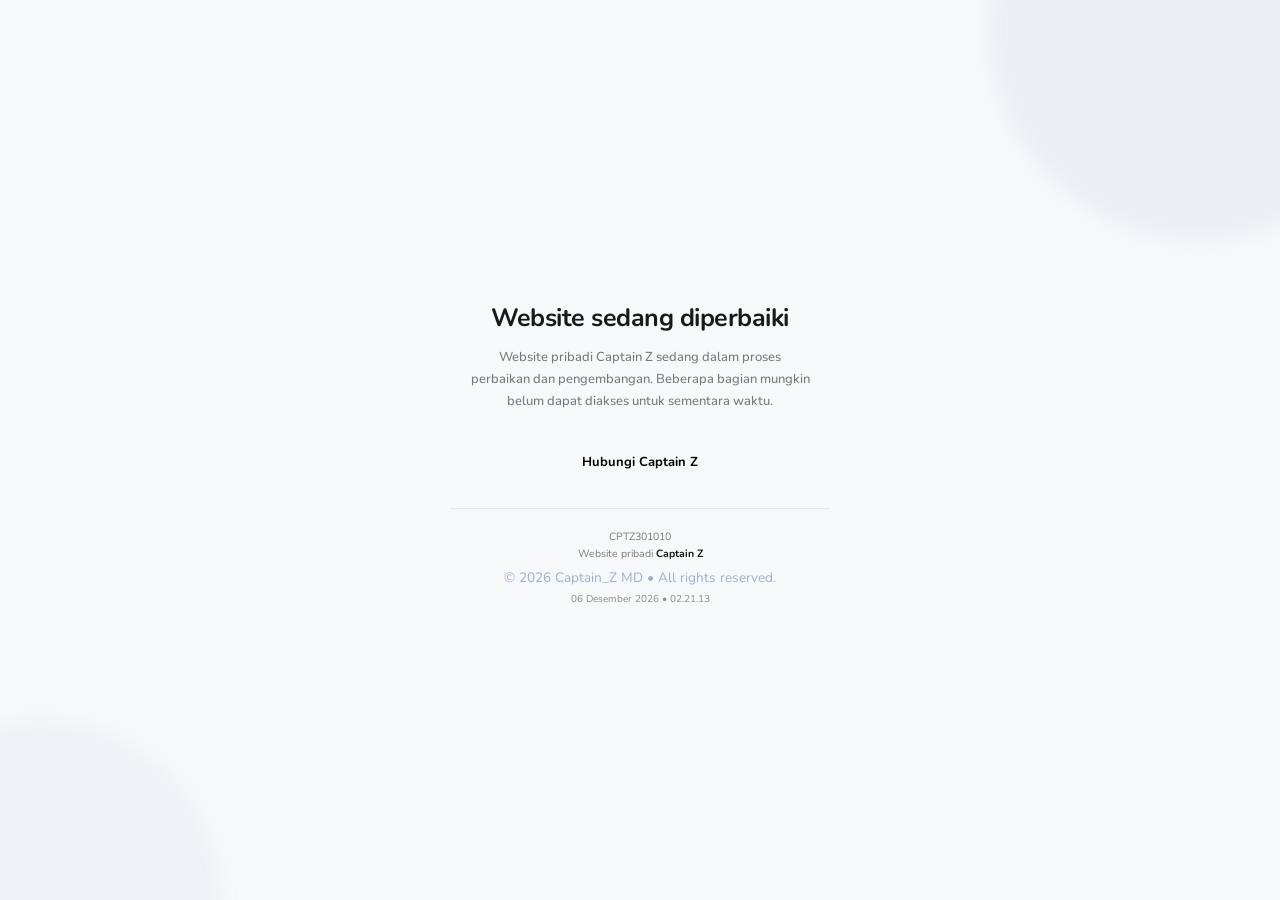
==== commit 380a5dd3: "Update index.html" ====
--- a/index.html
+++ b/index.html
@@ -26,11 +26,11 @@
   <link rel="icon" href="/favicon.ico" />
   <link rel="preconnect" href="https://fonts.googleapis.com" />
   <link rel="preconnect" href="https://fonts.gstatic.com" crossorigin />
-  <link rel="stylesheet" href="style.css" />
   <link href="https://fonts.googleapis.com/css2?family=Poppins:wght@300;400;500;600;700;800&display=swap"
     rel="stylesheet" />
   <link rel="stylesheet"    
 href="https://cdnjs.cloudflare.com/ajax/libs/font-awesome/6.7.2/css/all.min.css" integrity="sha512-Evv84Mr4kqVGRNSgIGL/F/aIDqQb7xQ2vcrdIwxfjThSH8CSR7PBEakCr51Ck+w+/U6swU2Im1vVX0SVk9ABhg==" crossorigin="anonymous" referrerpolicy="no-referrer"/>
+  <link rel="stylesheet" href="style.css" />
   <script type="application/ld+json">
   {
     "@context": "https://schema.org",
@@ -42,548 +42,305 @@
   }
   </script>
 </head>
-<body class="loading">
-  <div class="bg-orb orb-1"></div>
-  <div class="bg-orb orb-2"></div>
-  <div class="bg-grid"></div>
-  <div id="loader" class="loader-screen" role="status" aria-live="polite" aria-busy="true">
-    <div class="loader-card glass">
-      <div class="loader-brand">
-        <div class="loader-mark">
-  <img src="https://avatars.githubusercontent.com/u/308199074?v=4" alt="Kicaw kicaw, kicaw maniac. Wkwkwk">
-</div>
-        <div>
-          <div class="loader-title">Yahya Zakaria</div>
-          <div class="loader-subtitle">Captain Z | Memuat website pribadi...</div>
-        </div>
-      </div>
-
-
-      <div class="loader-ring" aria-hidden="true"></div>
-      <div class="loading-meta">
-        <div class="loading-progress-row">
-          <span id="loadingProgress">0%</span>
-          <span class="loading-hint">Jangan ditutup dulu</span>
-        </div>
-        <div class="loading-bar" aria-hidden="true">
-          <div id="loadingBar" class="loading-bar-fill"></div>
-        </div>
-        <p id="loadingStatus" class="loading-status">Menyiapkan aset...</p>
-        <p id="loadingFile" class="loading-file">Menunggu file...</p>
-      </div>
-      <button id="retryBtn" class="retry-btn" type="button" hidden>
-        Coba lagi
-      </button>
-    </div>
-  </div>
-
-  <div id="app" hidden> 
-    <header class="topbar">
-      <nav class="nav glass">
-        <a class="brand" href="#" aria-label="Beranda ">
-                  <div class="loader-mark">
-  <img src="https://avatars.githubusercontent.com/u/308199074?v=4" alt="Kicaw kicaw, kicaw maniac. Wkwkwk">
-</div>
-          <span class="brand-text">Captain Z</span>
-        </a>
-        <div class="nav-links" style="background:#2bd5ff83;"id="navLinks" >
-          <a href="#home">Beranda</a>
-          <a href="#about">Tentang</a>
-          <a href="#project">Proyek</a>
-          <a href="#community">community</a>
-          <a href="#other">Other</a> 
-          <a href="#contact">Kontak</a>
-          <a href="#ceo">CEO</a>
-        </div>
-      <div class="nav-actions">
-          <button class="icon-btn" id="themeBtn" aria-label="Ganti tema">
-            <i class="fa-solid fa-moon"></i>
-          </button>
-          <button class="icon-btn" id="musicBtn" aria-label="Buka widget musik">
-            <i class="fa-solid fa-music"></i>
-          </button>
-          <button class="menu-btn" id="menuBtn" aria-label="Buka menu">
-          <i class="fa-solid fa-bars"></i>
-        </button>
-        </div>
-      </nav>
-      <div id="musicPlayer" class="music-player glass" aria-label="Widget musik">
-        <button id="volumeBtn" class="icon-btn" aria-label="Mute atau unmute musik">
-          <i class="fa-solid fa-volume-high"></i>
-        </button>
-        <input
-          type="range"
-          id="musicProgress"
-          min="0"
-          max="100"
-          value="0"
-          aria-label="Progress lagu"
-        >
-        <div id="miniEq" class="mini-eq" aria-hidden="true">
-          <span></span>
-          <span></span>
-          <span></span>
-          <span></span>
-          <span></span>
-        </div>
-      </div>   
-    </header>
-    <main>        
-      <section id="home" class="hero section">
-        <div class="hero-copy" data-reveal>
-     
-          <p class="eyebrow">Website pribadi</p>
-          <h1 id="heroTitle" style="font-size:40px">
-  Hi, I'm <span>Yahya</span>
-</h1>
-          <p class="lead" id="typing"></p>
-
-          <div class="hero-actions">
-            <a class="btn primary" href="#about">Lihat Tentang</a>
-            <a class="btn ghost" href="#contact">Hubungi Saya</a>
-          </div>
-
-          <div class="stats">
-            <div class="stat glass">
-              <strong>Modern</strong>
-              <span>Glassmorphism</span>
-            </div>
-            <div class="stat glass">
-              <strong>Responsive</strong>
-              <span>HP sampai Desktop</span>
-            </div>
-            <div class="stat glass">
-              <strong>Music</strong>
-              <span>Putar dengan musik</span>
-            </div>
-          </div>
-        </div>
-
-        <div class="hero-card glass" data-reveal>
-        <div class="profile-ring">
-        <img src="image/profile/profile.jpg" alt="Foto" class="profile-avatar">
-        </div>
-      <h2 class="font-abc" style="font-size:30px;">Yahya Zakaria</h2>
-    <p>Seorang pembuat website pribadi, proyek kreatif, dan eksplorasi teknologi.</p>
-
-     <div class="mini-tags">
-        <span>Developer</span> 
-        <span>Editor UI Design</span>
-        <span>Planner</span>
-        <span>Content Creator</span>
-        <span>Student</span>
-     </div>
-   </div>
-      </section>
-
-      <section id="about" class="section">
-        <div class="section-head" data-reveal>
-          <p class="eyebrow">Tentang</p>
-          <h2>Kenalan singkat</h2>
-          <p><p>Halo, saya Yahya Zakaria atau lebih dikenal sebagai Capt. Z. Saya masih duduk di bangku SMA dan memiliki ketertarikan pada pengembangan web serta desain antarmuka. Saya menikmati proses membuat sesuatu yang sederhana, cepat, dan enak dipandang. Di luar itu, saya juga menghabiskan waktu dengan menerbangkan pesawat di <a href="#flight">flight simulator.</a></p></p>
-          <a href="/About">Tampilkan selebihnya</a>
-          <br><br><br>
-          <div id="daily">Memuat catatan...</div>
-        </div>
-
-        <div class="grid-3">
-          <article class="card glass" data-reveal>
-            <i class="fa-solid fa-code"></i>
-            <h3 style="font-size:20px;">Ngoding</h3>
-            <p>HTML, CSS, dan JavaScript untuk membangun website modern.</p>
-          </article>
-
-          <article class="card glass" data-reveal>
-            <i class="fa-solid fa-rocket"></i>
-            <h3 style="font-size:20px;">Proyek</h3>
-            <p>Eksperimen web, server, dan ide kreatif yang terus dikembangkan.</p>
-          </article>
-
-          <article class="card glass" data-reveal>
-            <i class="fa-solid fa-wand-magic-sparkles"></i>
-            <h3 style="font-size:20px;">Desain</h3>
-            <p>Fokus ke tampilan yang bersih, elegan, dan nyaman dilihat.</p>
-          </article>
-        </div>
-
-        <div class="timeline glass" data-reveal>
-          <div class="timeline-item">
-            <span class="dot"></span>
-            <div>
-              <h4>Fokus ke website pribadi</h4>
-              <p>Tempat untuk memperkenalkan diri, karya, dan kontak.</p>
-            </div>
-          </div>
-          <div class="timeline-item">
-            <span class="dot"></span>
-            <div>
-              <h4>Fitur modern</h4>
-              <p>Tema gelap/terang, animasi, musik latar, dan loading screen.</p>
-            </div>
-          </div>
-          <div class="timeline-item">
-            <span class="dot"></span>
-            <div>
-              <h4>Tombol Chat AI</h4>
-              <p>Menu menuju layanan AI lain, bukan digabung jadi satu.</p>
-            </div>
-          </div>
-        </div>
-      </section>
-
-     <section id="project" class="section">
-  <div class="section-head" data-reveal>
-    <p class="eyebrow">Proyek</p>
-    <h2>Proyek saya</h2>
-    <p>Beberapa proyek yang sedang saya kerjakan atau pernah saya buat.</p>
-  </div>
-
- <div class="ai-grid">
-  <a class="ai-card glass" href="aboutProject/1/1.html" target="_blank" rel="noopener noreferrer">
-    <span>Crafting Modern Websites</span>
-<p>Mengubah ide menjadi website yang cepat, modern, dan fungsional.</p>
-    <img src="image/website/website1.jpg" alt="Website Pribadi">
-  </a>
-  <a class="ai-card glass" href="aboutProject/2/2.html" target="_blank" rel="noopener noreferrer">
-    <span>Bot WhatsApp</span>
-    <p>Bot WhatsApp berbasis Baileys dengan fitur grup, AI, dan utilitas.</p>
-    <img src="image/botwa/botwa.jpg" alt="Bot WhatsApp">
-  </a>
-  <a class="ai-card glass" href="aboutProject/3/3.html" target="_blank" rel="noopener noreferrer">
-    <span>Desain UI</span>
-    <p>Kumpulan desain antarmuka modern untuk website dan aplikasi.</p>
-    <img src="image/ui-design/design1.jpg" alt="Desain UI">
-  </a>
-  <a class="ai-card glass" href="aboutProject/4/4.html" target="_blank" rel="noopener noreferrer">    
-    <span>Server & Hosting</span>
-    <p>Eksperimen VPS, Linux, dan konfigurasi server untuk berbagai kebutuhan.</p>
-    <img src="image/server/server1.jpg" alt="Server">
-  </a>
-  <a class="ai-card glass" href="aboutProject/5/5.html" target="_blank" rel="noopener noreferrer">
-
-    <span id="flight">Flight Project</span>
-    <p>Dokumentasi penerbangan, flight simulator, dan berbagai rute penerbangan.</p>
-    <img src="image/flight/flight1.jpg" alt="Flight Project"><br>
-    <img src="image/flight/flight2.jpg" alt="Flight Project"><br>
-    <img src="image/flight/flight3.jpg" alt="Flight Project"><br>
-  </a>
-  <a class="ai-card glass" href="aboutProject/6/6.html" target="_blank" rel="noopener noreferrer">
-    <span>IoT Project</span>
-    <p>Eksperimen Arduino, ESP32, sensor, dan berbagai proyek Internet of Things.</p>
-    <img src="image/iot/iot1.jpg" alt="IoT Project">
-  </a>
-</div>
-</section>
-
-<section id="community" class="section">
-  <div class="section-head" data-reveal >
-    <p class="eyebrow">Community</p>
-    <h2>Community</h2>
-    <p>
-      Komunitas untuk belajar coding, musik, berbagi pengalaman, dan berkembang bersama.
+  <style>
+    @import url('https://fonts.googleapis.com/css2?family=Nunito:wght@400;500;600;700&display=swap');
+
+    * {
+      box-sizing: border-box;
+      margin: 0;
+      padding: 0;
+    }
+
+    :root {
+      --bg: #f7f8fa;
+      --card: rgba(255, 255, 255, 0.78);
+      --text: #17191d;
+      --muted: #747982;
+      --border: rgba(0, 0, 0, 0.08);
+      --accent: #111827;
+      --button-text: #000000;
+      --shadow: 0 20px 60px rgba(0, 0, 0, 0.08);
+    }
+
+    html.dark {
+      --bg: #0c0e12;
+      --card: rgba(22, 25, 31, 0.78);
+      --text: #f3f4f6;
+      --muted: #969ca7;
+      --border: rgba(255, 255, 255, 0.08);
+      --accent: #f3f4f6;
+      --button-text: #ffffff;
+      --shadow: 0 20px 60px rgba(0, 0, 0, 0.28);
+    }
+
+    body {
+      min-height: 100vh;
+      display: flex;
+      align-items: center;
+      justify-content: center;
+      padding: 24px;
+
+      font-family: "Nunito", sans-serif;
+      font-size: 14px;
+      color: var(--text);
+      background: var(--bg);
+
+      transition:
+        background 0.3s ease,
+        color 0.3s ease;
+
+      overflow: hidden;
+    }
+
+    /* Background */
+
+    .background {
+      position: fixed;
+      inset: 0;
+      pointer-events: none;
+      overflow: hidden;
+      z-index: -1;
+    }
+
+    .background::before {
+      content: "";
+      position: absolute;
+      width: 420px;
+      height: 420px;
+      top: -180px;
+      right: -130px;
+      border-radius: 50%;
+      background: rgba(120, 130, 150, 0.08);
+      filter: blur(10px);
+    }
+
+    .background::after {
+      content: "";
+      position: absolute;
+      width: 360px;
+      height: 360px;
+      bottom: -180px;
+      left: -140px;
+      border-radius: 50%;
+      background: rgba(120, 130, 150, 0.06);
+      filter: blur(10px);
+    }
+
+    .maintenance-card {
+      width: min(100%, 440px);
+      padding: 38px 30px 28px;
+      text-align: center;
+      animation: appear 0.7s ease both;
+    }
+
+    @keyframes appear {
+      from {
+        opacity: 0;
+        transform: translateY(14px);
+      }
+      to {
+        opacity: 1;
+        transform: translateY(0);
+      }
+    }
+
+    .eyebrow {
+      margin-bottom: 8px;
+      color: var(--muted);
+      font-size: 11px;
+      font-weight: 700;
+      letter-spacing: 1.4px;
+      text-transform: uppercase;
+    }
+
+    h1 {
+      margin-bottom: 12px;
+      font-size: 25px;
+      line-height: 1.25;
+      font-weight: 700;
+      letter-spacing: -0.5px;
+    }
+
+    .description {
+      max-width: 340px;
+      margin: 0 auto;
+      color: var(--muted);
+      font-size: 13px;
+      line-height: 1.7;
+      font-weight: 500;
+    }
+
+    @keyframes pulse {
+      0%, 100% {
+        opacity: 0.45;
+        transform: scale(0.9);
+      }
+
+      50% {
+        opacity: 1;
+        transform: scale(1);
+      }
+    }
+
+    .contact {
+      margin-top: 27px;
+    }
+
+    .contact-button {
+      width: 100%;
+      min-height: 45px;
+      display: inline-flex;
+      align-items: center;
+      justify-content: center;
+      gap: 9px;
+      border: 0;
+      border-radius: 13px;
+      
+      color: var(--button-text);
+      font-family: inherit;
+      font-size: 13px;
+      font-weight: 700;
+      text-decoration: none;
+      cursor: pointer;
+      transition:
+        transform 0.2s ease,
+        opacity 0.2s ease;
+    }
+
+    .contact-button:hover {
+      transform: translateY(-2px);
+      opacity: 0.9;
+    }
+
+    .contact-button:active {
+      transform: scale(0.98);
+    }
+
+    .wa-icon {
+      width: 18px;
+      height: 18px;
+      display: block;
+    }
+
+    footer {
+      margin-top: 24px;
+      padding-top: 20px;
+      border-top: 1px solid var(--border);
+      color: var(--muted);
+      font-size: 10.5px;
+      line-height: 1.6;
+    }
+
+    footer strong {
+      color: var(--text);
+      font-weight: 700;
+    }
+    
+   .datetime {
+      margin-top: 3px;
+      font-size: 10px;
+      color: var(--muted);
+      opacity: 0.85;
+    }
+    .copyright {
+      margin-top: 4px;
+    }
+
+    @media (max-width: 420px) {
+      body {
+        padding: 17px;
+      }
+
+      .maintenance-card {
+        padding: 32px 22px 24px;
+        border-radius: 21px;
+      }
+
+      h1 {
+        font-size: 23px;
+      }
+    }
+
+    @media (prefers-reduced-motion: reduce) {
+      *,
+      *::before,
+      *::after {
+        animation: none !important;
+        transition: none !important;
+      }
+    }
+  </style>
+</head>
+
+<body>
+  <div class="background"></div>
+  <main class="maintenance-card">
+    <h1>Website sedang diperbaiki</h1>
+    <p class="description">
+      Website pribadi Captain Z sedang dalam proses perbaikan
+      dan pengembangan. Beberapa bagian mungkin belum dapat
+      diakses untuk sementara waktu.
     </p>
-  </div>
-
-  <div class="game-grid">
-
-  <!-- S²D Coding -->
-  <div class="game-card glass">
-    <img src="image/S2DCoding.jpg" alt="S²D Coding">
-    <div class="game-info">
-      <h3 style="font-size:20px;">S²D Coding</h3>
-      <p>
-        Komunitas untuk belajar pemrograman, membahas dunia musik, berbagi karya, dan saling membantu sesama anggota.
-      </p>
-
-      <a href="https://trxrevolution.github.io/S2D-Coding" class="game-btn" target="_blank">
-        Lihat Komunitas
+    
+    <div class="contact">
+      <a href="https://wa.me/6285921299248?text=Assalamu%27alaikum" class="contact-button">
+        Hubungi Captain Z
       </a>
     </div>
-  </div>
-<br><br>
-
-  <!-- SkyChatApp -->
-  <div class="game-card glass">
-    <img src="image/SkyChatApp.jpg" alt="SkyChatApp">
-    <div class="game-info">
-    <h3 style="font-size:20px;">SkyChatApp</h3>
-      <p>
-        Aplikasi untuk obrolan santai secara acak. Temukan teman baru, berbagi cerita, dan nikmati percakapan seru dengan pengguna lainnya.
-      </p>
-
-      <a href="https://1SkyChatApp.netlify.app" class="game-btn" target="_blank">
-        Buka Aplikasi
-      </a>
-    </div>
-  </div>
-<br><br>
-  
-     <!-- CNAG -->
-  <div class="game-card glass">
-   <img src="image/CNAG.jpg" alt="CNAG Community">
-   <div class="game-info">
-   <h3>CNAG Community</h3>
-    <p>
-      <strong>CAKRAWALA NUSANTARA AIRLINES GROUP (CNAG)</strong> adalah komunitas
-      aviasi yang menjadi tempat berkumpulnya para pecinta dunia penerbangan.
-      Di sini kamu dapat berdiskusi seputar maskapai, bandara, pesawat, simulator
-      penerbangan, berbagi informasi terbaru, mengikuti event komunitas, serta
-      bertemu dengan sesama aviation enthusiast dari berbagai daerah.
-    </p>
-    <a href="https://raka579.github.io/Join-ke-komunitas-rfs-indonesia" class="game-btn" target="_blank">
-      Join Sekarang 
-    </a>
-  </div>
-</div>
-</div>
-<br><br>
-</section>
- 
-<section id="other" class="section">
-<div class="section-head" data-reveal>
-  <p class="eyebrow">Explore</p>
-  <h2>Tools & HTML Apps</h2>
-  <p>Koleksi tools, aplikasi, dan game HTML yang dapat digunakan langsung di browser.</p>
-</div>
-
-  <div class="game-grid">
-    <div class="game-card glass">
-      <img src="image/game/game.jpg" alt="Game">
-      <div class="game-info">
-        <h3 style="font-size:20px;"> Game html</h3>
-        <p>
-          Kumpulan Game klasik yang ringan dan dapat dimainkan langsung di browser.
-        </p>
-        <a href="https://captain-z-01.github.io/Game_html/" class="game-btn">
-          Main
-        </a>
+
+    <footer>
+      <div>
+        CPTZ301010
       </div>
-    </div>
-    <br><br>
-    <div class="game-card glass">
-    <img src="image/quiz/quizhub.jpg" alt="QuizHub">
-    <div class="game-info">
-      <h3>QuizHub</h3>
-     <p id="quizGreeting">
-  Masuk ke QuizHub untuk mengerjakan berbagai soal.
-</p>
-      <a href="https://captain-z-01.github.io/QuizHub/" class="game-btn">
-        Buka Quiz
-      </a>
-    </div>
-  </div>
-    </div>
+      <div>
+        Website pribadi <strong>Captain Z</strong>
+      </div>
+      <div class="copyright">
+        © <span id="year"></span> Captain_Z MD • All rights reserved.
+      </div>
+      <div class="datetime" id="datetime"></div>
+    </footer>
+  </main>
+  <script>
+    (() => {
+      const THEME_KEY = "Captain_Z-MD.theme";
+      const root = document.documentElement;
+      
+      function applyTheme() {
+        const savedTheme = localStorage.getItem(THEME_KEY);
+        root.classList.remove("dark");
+        if (savedTheme === "dark") {
+          root.classList.add("dark");
+        }
+        else if (savedTheme === "light") {
+        }
+        else {
+          const prefersDark = window.matchMedia(
+            "(prefers-color-scheme: dark)"
+          ).matches;
+          if (prefersDark) {
+            root.classList.add("dark");
+          }
+        }
+      }
+
+      applyTheme();
+      const mediaQuery = window.matchMedia(
+        "(prefers-color-scheme: dark)"
+      );
+
+      mediaQuery.addEventListener("change", () => {
+        const savedTheme = localStorage.getItem(THEME_KEY);
+        if (!savedTheme || savedTheme === "auto") {
+          applyTheme();
+        }
+      });
+
+      document.getElementById("year").textContent =
+        new Date().getFullYear();
+    })();
     
-<div class="spin-preview glass">
-  <h3>🎡 Spin Keberuntungan 🎡</h3>
-  <p>Hanya untuk hiburan. Bisa diputar 1x setiap hari.</p>
-  <div class="wheel-box">
-    <div class="pointer"></div>
-    <canvas id="spinWheel" width="320" height="320"></canvas>
-    <button id="spinBtn" class="game-btn">
-       Putar
-    </button>
-  </div>
-</div>
-
-<div id="spinPopup" class="spin-popup">
-    <div class="spin-popup-box glass">
-        <h3 id="spinTitle"> Selamat </h3>
-        <p>Kamu mendapatkan:</p>
-        <p id="spinText"></p><br>
-        <button id="closeSpin" class="game-btn">
-            Tutup
-        </button>
-    </div>
-</div>
-<div id="alreadyPopup" class="spin-popup">
-    <div class="spin-popup-box glass">
-        <h3> Failed to spin</h3>
-
-        <p>
-            Kamu sudah menggunakan kesempatan spin hari ini.
-            Coba lagi besok ya.
-        </p>
-
-        <button id="closeAlready" class="game-btn">
-            Oke
-        </button>
-    </div>
-</div>
-</section>
-      <section id="ceo" class="section">
-        <div class="section-head" data-reveal> 
-          <p class="eyebrow">CEO</p>
-          <h2>Founder</h2>
-          <p>Ceo Community</p>
-        </div>
-
-        <div class="ceo-banner glass" data-reveal>
-          <div>
-            <h3>Yahya Zakaria</h3>
-            <p>Founder • Creator • Builder • Owner</p>
-          </div>
-          <a class="badge" style="text-decoration: none !important;" href="Alert/alert.html" target="_blank">Open for collaboration</a>
-        </div>
-      </section>
-      
-  <section id="contact" class="section">
-  <div class="section-head" data-reveal>
-    <p class="eyebrow">Kontak</p>
-    <h2>Hubungi Saya</h2>
-    <p>Silakan hubungi saya melalui salah satu platform berikut.</p>
-  </div>
-
-  <div class="contact-grid">
-
-    <!-- WhatsApp -->
-    <a class="contact-card glass" href="https://wa.me/6285921299248?text=Assalamualaikum" target="_blank" rel="noopener noreferrer" data-reveal>
-      <svg class="contact-icon" viewBox="0 0 32 32">
-        <path fill="currentColor" d="M16.01 3C8.84 3 3 8.77 3 15.88c0 2.48.71 4.86 2.06 6.92L3.7 29l6.39-1.67a13.1 13.1 0 005.92 1.42c7.17 0 13-5.77 13-12.87C29 8.77 23.18 3 16.01 3zm0 23.46c-1.87 0-3.69-.5-5.29-1.45l-.38-.22-3.79.99 1.01-3.69-.24-.38a10.43 10.43 0 01-1.61-5.63c0-5.76 4.71-10.45 10.5-10.45 5.79 0 10.5 4.69 10.5 10.45s-4.71 10.38-10.5 10.38zm5.75-7.87c-.31-.16-1.84-.91-2.13-1.02-.28-.1-.49-.16-.69.16-.2.31-.79 1.02-.97 1.22-.18.2-.36.23-.67.08-.31-.16-1.32-.48-2.51-1.53-.93-.82-1.56-1.83-1.74-2.14-.18-.31-.02-.47.13-.63.13-.13.31-.34.47-.51.16-.18.2-.31.31-.52.1-.2.05-.39-.03-.55-.08-.16-.69-1.67-.95-2.28-.25-.6-.5-.52-.69-.53h-.59c-.2 0-.52.08-.79.39-.28.31-1.04 1.02-1.04 2.48s1.07 2.87 1.22 3.07c.16.2 2.1 3.19 5.09 4.47.71.31 1.26.49 1.69.63.71.23 1.35.2 1.86.12.57-.08 1.84-.75 2.1-1.47.26-.73.26-1.35.18-1.48-.08-.13-.28-.2-.59-.36z"/>
-      </svg>
-
-      <div>
-        <h3 style="font-size:20px;">WhatsApp</h3>
-        <p>Chat langsung</p>
-      </div>
-    </a>
-
-    <!-- Email -->
-    <a class="contact-card glass" href="mailto:yahyaa3536@gmail.com" data-reveal>
-    <svg viewBox="0 0 24 24" fill="none"class="contact-icon" xmlns="http://www.w3.org/2000/svg"><g stroke-width="0"></g><g stroke-linecap="round" stroke-linejoin="round"></g><g> <path fill-rule="evenodd" clip-rule="evenodd" d="M3.75 5.25L3 6V18L3.75 18.75H20.25L21 18V6L20.25 5.25H3.75ZM4.5 7.6955V17.25H19.5V7.69525L11.9999 14.5136L4.5 7.6955ZM18.3099 6.75H5.68986L11.9999 12.4864L18.3099 6.75Z" ></path> </g></svg>
-
-      <div>
-        <h3 style="font-size:20px;">Email</h3>
-        <p>Pesan formal</p>
-      </div>
-    </a>
-
-    <!-- Instagram -->
-    <a class="contact-card glass" href="https://www.instagram.com/captain_z_01?igsh=Zm9kcm82MGswcmV1" target="_blank" rel="noopener noreferrer" data-reveal>
-      <svg class="contact-icon" viewBox="0 0 24 24">
-        <path fill="currentColor" d="M7 2C4.24 2 2 4.24 2 7v10c0 2.76 2.24 5 5 5h10c2.76 0 5-2.24 5-5V7c0-2.76-2.24-5-5-5H7zm10 2a1 1 0 110 2 1 1 0 010-2zm-5 2a6 6 0 110 12 6 6 0 010-12zm0 2.2A3.8 3.8 0 1015.8 12 3.8 3.8 0 0012 8.2z"/>
-      </svg>
-
-      <div>
-        <h3 style="font-size:20px;">Instagram</h3>
-        <p>Konten & Update</p>
-      </div>
-    </a>
-
-    <!-- DISCORD -->
-    <a class="contact-card glass" href="https://discord.gg/TDNZGQKQ" target="_blank" rel="noopener noreferrer" data-reveal>
-    <svg viewBox="0 0 24 24" fill="currentColor" class="contact-icon" xmlns="http://www.w3.org/2000/svg"><g stroke-width="0"></g><g stroke-linecap="round" stroke-linejoin="round"></g><g> <path d="M18.59 5.88997C17.36 5.31997 16.05 4.89997 14.67 4.65997C14.5 4.95997 14.3 5.36997 14.17 5.69997C12.71 5.47997 11.26 5.47997 9.83001 5.69997C9.69001 5.36997 9.49001 4.95997 9.32001 4.65997C7.94001 4.89997 6.63001 5.31997 5.40001 5.88997C2.92001 9.62997 2.25001 13.28 2.58001 16.87C4.23001 18.1 5.82001 18.84 7.39001 19.33C7.78001 18.8 8.12001 18.23 8.42001 17.64C7.85001 17.43 7.31001 17.16 6.80001 16.85C6.94001 16.75 7.07001 16.64 7.20001 16.54C10.33 18 13.72 18 16.81 16.54C16.94 16.65 17.07 16.75 17.21 16.85C16.7 17.16 16.15 17.42 15.59 17.64C15.89 18.23 16.23 18.8 16.62 19.33C18.19 18.84 19.79 18.1 21.43 16.87C21.82 12.7 20.76 9.08997 18.61 5.88997H18.59ZM8.84001 14.67C7.90001 14.67 7.13001 13.8 7.13001 12.73C7.13001 11.66 7.88001 10.79 8.84001 10.79C9.80001 10.79 10.56 11.66 10.55 12.73C10.55 13.79 9.80001 14.67 8.84001 14.67ZM15.15 14.67C14.21 14.67 13.44 13.8 13.44 12.73C13.44 11.66 14.19 10.79 15.15 10.79C16.11 10.79 16.87 11.66 16.86 12.73C16.86 13.79 16.11 14.67 15.15 14.67Z" fill="#currentColor"></path> </g></svg> 
-      <div>
-        <h3 style="font-size:20px;" >Discord</h3>
-        <p>Other acount</p>
-      </div>
-    </a>
-  </div>
-</section>
-
-    </main>
-   <br><br>
-   <h3 style="text-align:center"> Follow us on:</h3>
- <div class="footer-social">
-
-  <a href="GitHub/index.html" target="_blank" aria-label="GitHub">
-    <!-- GitHub SVG -->
-    <svg viewBox="0 0 20 20" version="1.1" xmlns="http://www.w3.org/2000/svg" xmlns:xlink="http://www.w3.org/1999/xlink" fill="#000000"><g  stroke-width="0"></g><g  stroke-linecap="round" stroke-linejoin="round"></g><g > <title>github [#142]</title> <desc>Created with Sketch.</desc> <defs> </defs> <g id="Page-1" stroke="none" stroke-width="1" fill="none" fill-rule="evenodd"> <g id="Dribbble-Light-Preview" transform="translate(-140.000000, -7559.000000)" fill="currentColor"> <g id="icons" transform="translate(56.000000, 160.000000)"> <path d="M94,7399 C99.523,7399 104,7403.59 104,7409.253 C104,7413.782 101.138,7417.624 97.167,7418.981 C96.66,7419.082 96.48,7418.762 96.48,7418.489 C96.48,7418.151 96.492,7417.047 96.492,7415.675 C96.492,7414.719 96.172,7414.095 95.813,7413.777 C98.04,7413.523 100.38,7412.656 100.38,7408.718 C100.38,7407.598 99.992,7406.684 99.35,7405.966 C99.454,7405.707 99.797,7404.664 99.252,7403.252 C99.252,7403.252 98.414,7402.977 96.505,7404.303 C95.706,7404.076 94.85,7403.962 94,7403.958 C93.15,7403.962 92.295,7404.076 91.497,7404.303 C89.586,7402.977 88.746,7403.252 88.746,7403.252 C88.203,7404.664 88.546,7405.707 88.649,7405.966 C88.01,7406.684 87.619,7407.598 87.619,7408.718 C87.619,7412.646 89.954,7413.526 92.175,7413.785 C91.889,7414.041 91.63,7414.493 91.54,7415.156 C90.97,7415.418 89.522,7415.871 88.63,7414.304 C88.63,7414.304 88.101,7413.319 87.097,7413.247 C87.097,7413.247 86.122,7413.234 87.029,7413.87 C87.029,7413.87 87.684,7414.185 88.139,7415.37 C88.139,7415.37 88.726,7417.2 91.508,7416.58 C91.513,7417.437 91.522,7418.245 91.522,7418.489 C91.522,7418.76 91.338,7419.077 90.839,7418.982 C86.865,7417.627 84,7413.783 84,7409.253 C84,7403.59 88.478,7399 94,7399" id="github-[#142]"> </path> </g> </g> </g> </g></svg>
-  </a>
-
- <!-- Instagram  -->
-  <a href="https://www.instagram.com/captain_z_01?igsh=Zm9kcm82MGswcmV1" target="_blank" aria-label="Instagram">
- <svg width="110px" height="110px" viewBox="0 0 3364.7 3364.7" xmlns="http://www.w3.org/2000/svg" fill="#ffffff"><g  stroke-width="0"></g><g  stroke-linecap="round" stroke-linejoin="round"></g><g ><defs><radialGradient id="0" cx="217.76" cy="3290.99" r="4271.92" gradientUnits="userSpaceOnUse"><stop offset=".09" stop-color="#fa8f21"></stop><stop offset=".78" stop-color="#d82d7e"></stop></radialGradient><radialGradient id="1" cx="2330.61" cy="3182.95" r="3759.33" gradientUnits="userSpaceOnUse"><stop offset=".64" stop-color="#8c3aaa" stop-opacity="0"></stop><stop offset="1" stop-color="#8c3aaa"></stop></radialGradient></defs><path d="M853.2,3352.8c-200.1-9.1-308.8-42.4-381.1-70.6-95.8-37.3-164.1-81.7-236-153.5S119.7,2988.6,82.6,2892.8c-28.2-72.3-61.5-181-70.6-381.1C2,2295.4,0,2230.5,0,1682.5s2.2-612.8,11.9-829.3C21,653.1,54.5,544.6,82.5,472.1,119.8,376.3,164.3,308,236,236c71.8-71.8,140.1-116.4,236-153.5C544.3,54.3,653,21,853.1,11.9,1069.5,2,1134.5,0,1682.3,0c548,0,612.8,2.2,829.3,11.9,200.1,9.1,308.6,42.6,381.1,70.6,95.8,37.1,164.1,81.7,236,153.5s116.2,140.2,153.5,236c28.2,72.3,61.5,181,70.6,381.1,9.9,216.5,11.9,281.3,11.9,829.3,0,547.8-2,612.8-11.9,829.3-9.1,200.1-42.6,308.8-70.6,381.1-37.3,95.8-81.7,164.1-153.5,235.9s-140.2,116.2-236,153.5c-72.3,28.2-181,61.5-381.1,70.6-216.3,9.9-281.3,11.9-829.3,11.9-547.8,0-612.8-1.9-829.1-11.9" fill="url(#0)"></path><path d="M853.2,3352.8c-200.1-9.1-308.8-42.4-381.1-70.6-95.8-37.3-164.1-81.7-236-153.5S119.7,2988.6,82.6,2892.8c-28.2-72.3-61.5-181-70.6-381.1C2,2295.4,0,2230.5,0,1682.5s2.2-612.8,11.9-829.3C21,653.1,54.5,544.6,82.5,472.1,119.8,376.3,164.3,308,236,236c71.8-71.8,140.1-116.4,236-153.5C544.3,54.3,653,21,853.1,11.9,1069.5,2,1134.5,0,1682.3,0c548,0,612.8,2.2,829.3,11.9,200.1,9.1,308.6,42.6,381.1,70.6,95.8,37.1,164.1,81.7,236,153.5s116.2,140.2,153.5,236c28.2,72.3,61.5,181,70.6,381.1,9.9,216.5,11.9,281.3,11.9,829.3,0,547.8-2,612.8-11.9,829.3-9.1,200.1-42.6,308.8-70.6,381.1-37.3,95.8-81.7,164.1-153.5,235.9s-140.2,116.2-236,153.5c-72.3,28.2-181,61.5-381.1,70.6-216.3,9.9-281.3,11.9-829.3,11.9-547.8,0-612.8-1.9-829.1-11.9" fill="url(#1)"></path><path d="M1269.25,1689.52c0-230.11,186.49-416.7,416.6-416.7s416.7,186.59,416.7,416.7-186.59,416.7-416.7,416.7-416.6-186.59-416.6-416.7m-225.26,0c0,354.5,287.36,641.86,641.86,641.86s641.86-287.36,641.86-641.86-287.36-641.86-641.86-641.86S1044,1335,1044,1689.52m1159.13-667.31a150,150,0,1,0,150.06-149.94h-0.06a150.07,150.07,0,0,0-150,149.94M1180.85,2707c-121.87-5.55-188.11-25.85-232.13-43-58.36-22.72-100-49.78-143.78-93.5s-70.88-85.32-93.5-143.68c-17.16-44-37.46-110.26-43-232.13-6.06-131.76-7.27-171.34-7.27-505.15s1.31-373.28,7.27-505.15c5.55-121.87,26-188,43-232.13,22.72-58.36,49.78-100,93.5-143.78s85.32-70.88,143.78-93.5c44-17.16,110.26-37.46,232.13-43,131.76-6.06,171.34-7.27,505-7.27S2059.13,666,2191,672c121.87,5.55,188,26,232.13,43,58.36,22.62,100,49.78,143.78,93.5s70.78,85.42,93.5,143.78c17.16,44,37.46,110.26,43,232.13,6.06,131.87,7.27,171.34,7.27,505.15s-1.21,373.28-7.27,505.15c-5.55,121.87-25.95,188.11-43,232.13-22.72,58.36-49.78,100-93.5,143.68s-85.42,70.78-143.78,93.5c-44,17.16-110.26,37.46-232.13,43-131.76,6.06-171.34,7.27-505.15,7.27s-373.28-1.21-505-7.27M1170.5,447.09c-133.07,6.06-224,27.16-303.41,58.06-82.19,31.91-151.86,74.72-221.43,144.18S533.39,788.47,501.48,870.76c-30.9,79.46-52,170.34-58.06,303.41-6.16,133.28-7.57,175.89-7.57,515.35s1.41,382.07,7.57,515.35c6.06,133.08,27.16,223.95,58.06,303.41,31.91,82.19,74.62,152,144.18,221.43s139.14,112.18,221.43,144.18c79.56,30.9,170.34,52,303.41,58.06,133.35,6.06,175.89,7.57,515.35,7.57s382.07-1.41,515.35-7.57c133.08-6.06,223.95-27.16,303.41-58.06,82.19-32,151.86-74.72,221.43-144.18s112.18-139.24,144.18-221.43c30.9-79.46,52.1-170.34,58.06-303.41,6.06-133.38,7.47-175.89,7.47-515.35s-1.41-382.07-7.47-515.35c-6.06-133.08-27.16-224-58.06-303.41-32-82.19-74.72-151.86-144.18-221.43S2586.8,537.06,2504.71,505.15c-79.56-30.9-170.44-52.1-303.41-58.06C2068,441,2025.41,439.52,1686,439.52s-382.1,1.41-515.45,7.57" fill="#ffffff"></path></g></svg>
-  </a>
-  
- <!-- YouTube SVG -->
-  <a href="Alert/alert.html" target="_blank" aria-label="YouTube">
-    <svg viewBox="0 -7 48 48" version="1.1" xmlns="http://www.w3.org/2000/svg" xmlns:xlink="http://www.w3.org/1999/xlink" fill="#000000"><g  stroke-width="0"></g><g  stroke-linecap="round" stroke-linejoin="round"></g><g > <title>Youtube-color</title> <desc>Created with Sketch.</desc> <defs> </defs> <g id="Icons" stroke="none" stroke-width="1" fill="none" fill-rule="evenodd"> <g id="Color-" transform="translate(-200.000000, -368.000000)" fill="#CE1312"> <path d="M219.044,391.269916 L219.0425,377.687742 L232.0115,384.502244 L219.044,391.269916 Z M247.52,375.334163 C247.52,375.334163 247.0505,372.003199 245.612,370.536366 C243.7865,368.610299 241.7405,368.601235 240.803,368.489448 C234.086,368 224.0105,368 224.0105,368 L223.9895,368 C223.9895,368 213.914,368 207.197,368.489448 C206.258,368.601235 204.2135,368.610299 202.3865,370.536366 C200.948,372.003199 200.48,375.334163 200.48,375.334163 C200.48,375.334163 200,379.246723 200,383.157773 L200,386.82561 C200,390.73817 200.48,394.64922 200.48,394.64922 C200.48,394.64922 200.948,397.980184 202.3865,399.447016 C204.2135,401.373084 206.612,401.312658 207.68,401.513574 C211.52,401.885191 224,402 224,402 C224,402 234.086,401.984894 240.803,401.495446 C241.7405,401.382148 243.7865,401.373084 245.612,399.447016 C247.0505,397.980184 247.52,394.64922 247.52,394.64922 C247.52,394.64922 248,390.73817 248,386.82561 L248,383.157773 C248,379.246723 247.52,375.334163 247.52,375.334163 L247.52,375.334163 Z" id="Youtube"> </path> </g> </g> </g></svg>
-  </a> 
-
-<!-- TikTok -->
-  <a href="Alert/alert.html" target="_blank" aria-label="TikTok">
- <svg viewBox="0 0 32 32" fill="none" xmlns="http://www.w3.org/2000/svg"><g  stroke-width="0"></g><g  stroke-linecap="round" stroke-linejoin="round"></g><g > <path d="M8.45095 19.7926C8.60723 18.4987 9.1379 17.7743 10.1379 17.0317C11.5688 16.0259 13.3561 16.5948 13.3561 16.5948V13.2197C13.7907 13.2085 14.2254 13.2343 14.6551 13.2966V17.6401C14.6551 17.6401 12.8683 17.0712 11.4375 18.0775C10.438 18.8196 9.90623 19.5446 9.7505 20.8385C9.74562 21.5411 9.87747 22.4595 10.4847 23.2536C10.3345 23.1766 10.1815 23.0889 10.0256 22.9905C8.68807 22.0923 8.44444 20.7449 8.45095 19.7926ZM22.0352 6.97898C21.0509 5.90039 20.6786 4.81139 20.5441 4.04639H21.7823C21.7823 4.04639 21.5354 6.05224 23.3347 8.02482L23.3597 8.05134C22.8747 7.7463 22.43 7.38624 22.0352 6.97898ZM28 10.0369V14.293C28 14.293 26.42 14.2312 25.2507 13.9337C23.6179 13.5176 22.5685 12.8795 22.5685 12.8795C22.5685 12.8795 21.8436 12.4245 21.785 12.3928V21.1817C21.785 21.6711 21.651 22.8932 21.2424 23.9125C20.709 25.246 19.8859 26.1212 19.7345 26.3001C19.7345 26.3001 18.7334 27.4832 16.9672 28.28C15.3752 28.9987 13.9774 28.9805 13.5596 28.9987C13.5596 28.9987 11.1434 29.0944 8.96915 27.6814C8.49898 27.3699 8.06011 27.0172 7.6582 26.6277L7.66906 26.6355C9.84383 28.0485 12.2595 27.9528 12.2595 27.9528C12.6779 27.9346 14.0756 27.9528 15.6671 27.2341C17.4317 26.4374 18.4344 25.2543 18.4344 25.2543C18.5842 25.0754 19.4111 24.2001 19.9423 22.8662C20.3498 21.8474 20.4849 20.6247 20.4849 20.1354V11.3475C20.5435 11.3797 21.2679 11.8347 21.2679 11.8347C21.2679 11.8347 22.3179 12.4734 23.9506 12.8889C25.1204 13.1864 26.7 13.2483 26.7 13.2483V9.91314C27.2404 10.0343 27.7011 10.0671 28 10.0369Z" fill="#EE1D52"></path> <path d="M26.7009 9.91314V13.2472C26.7009 13.2472 25.1213 13.1853 23.9515 12.8879C22.3188 12.4718 21.2688 11.8337 21.2688 11.8337C21.2688 11.8337 20.5444 11.3787 20.4858 11.3464V20.1364C20.4858 20.6258 20.3518 21.8484 19.9432 22.8672C19.4098 24.2012 18.5867 25.0764 18.4353 25.2553C18.4353 25.2553 17.4337 26.4384 15.668 27.2352C14.0765 27.9539 12.6788 27.9357 12.2604 27.9539C12.2604 27.9539 9.84473 28.0496 7.66995 26.6366L7.6591 26.6288C7.42949 26.4064 7.21336 26.1717 7.01177 25.9257C6.31777 25.0795 5.89237 24.0789 5.78547 23.7934C5.78529 23.7922 5.78529 23.791 5.78547 23.7898C5.61347 23.2937 5.25209 22.1022 5.30147 20.9482C5.38883 18.9122 6.10507 17.6625 6.29444 17.3494C6.79597 16.4957 7.44828 15.7318 8.22233 15.0919C8.90538 14.5396 9.6796 14.1002 10.5132 13.7917C11.4144 13.4295 12.3794 13.2353 13.3565 13.2197V16.5948C13.3565 16.5948 11.5691 16.028 10.1388 17.0317C9.13879 17.7743 8.60812 18.4987 8.45185 19.7926C8.44534 20.7449 8.68897 22.0923 10.0254 22.991C10.1813 23.0898 10.3343 23.1775 10.4845 23.2541C10.7179 23.5576 11.0021 23.8221 11.3255 24.0368C12.631 24.8632 13.7249 24.9209 15.1238 24.3842C16.0565 24.0254 16.7586 23.2167 17.0842 22.3206C17.2888 21.7611 17.2861 21.1978 17.2861 20.6154V4.04639H20.5417C20.6763 4.81139 21.0485 5.90039 22.0328 6.97898C22.4276 7.38624 22.8724 7.7463 23.3573 8.05134C23.5006 8.19955 24.2331 8.93231 25.1734 9.38216C25.6596 9.61469 26.1722 9.79285 26.7009 9.91314Z" fill="#000000"></path> <path d="M4.48926 22.7568V22.7594L4.57004 22.9784C4.56076 22.9529 4.53074 22.8754 4.48926 22.7568Z" fill="#69C9D0"></path> <path d="M10.5128 13.7916C9.67919 14.1002 8.90498 14.5396 8.22192 15.0918C7.44763 15.7332 6.79548 16.4987 6.29458 17.354C6.10521 17.6661 5.38897 18.9168 5.30161 20.9528C5.25223 22.1068 5.61361 23.2983 5.78561 23.7944C5.78543 23.7956 5.78543 23.7968 5.78561 23.798C5.89413 24.081 6.31791 25.0815 7.01191 25.9303C7.2135 26.1763 7.42963 26.4111 7.65924 26.6334C6.92357 26.1457 6.26746 25.5562 5.71236 24.8839C5.02433 24.0451 4.60001 23.0549 4.48932 22.7626C4.48919 22.7605 4.48919 22.7584 4.48932 22.7564V22.7527C4.31677 22.2571 3.95431 21.0651 4.00477 19.9096C4.09213 17.8736 4.80838 16.6239 4.99775 16.3108C5.4985 15.4553 6.15067 14.6898 6.92509 14.0486C7.608 13.4961 8.38225 13.0567 9.21598 12.7484C9.73602 12.5416 10.2778 12.3891 10.8319 12.2934C11.6669 12.1537 12.5198 12.1415 13.3588 12.2575V13.2196C12.3808 13.2349 11.4148 13.4291 10.5128 13.7916Z" fill="#69C9D0"></path> <path d="M20.5438 4.04635H17.2881V20.6159C17.2881 21.1983 17.2881 21.76 17.0863 22.3211C16.7575 23.2167 16.058 24.0253 15.1258 24.3842C13.7265 24.923 12.6326 24.8632 11.3276 24.0368C11.0036 23.823 10.7187 23.5594 10.4844 23.2567C11.5962 23.8251 12.5913 23.8152 13.8241 23.341C14.7558 22.9821 15.4563 22.1734 15.784 21.2774C15.9891 20.7178 15.9864 20.1546 15.9864 19.5726V3H20.4819C20.4819 3 20.4315 3.41188 20.5438 4.04635ZM26.7002 8.99104V9.9131C26.1725 9.79263 25.6609 9.61447 25.1755 9.38213C24.2352 8.93228 23.5026 8.19952 23.3594 8.0513C23.5256 8.1559 23.6981 8.25106 23.8759 8.33629C25.0192 8.88339 26.1451 9.04669 26.7002 8.99104Z" fill="#69C9D0"></path> </g></svg>
-  </a>
-  
-  <!-- X -->
-    <a href="Alert/alert.html" target="_blank" aria-label="X">
-  <svg xmlns="http://www.w3.org/2000/svg" width="20px" height="20px" viewBox="0 0 1200 1227">
-  <path fill="currentColor" d="M714.2 519.3 1160.9 0H1055L667.1 450.9 357.4 0H0l468.5 681.8L0 1226.4h105.9l409.7-476.6 327.4 476.6H1200L714.2 519.3ZM569.3 687.8l-47.5-68L143.8 79.7h162.7l305.1 437.1 47.5 68 396.5 568.3H893.9L569.3 687.8Z"/>
-</svg>
-  </a>
-</div>
-    <div class="footer-info">
-
-  <div class="footer-item">
-    <span class="label">Last Update</span>
-    <span id="lastUpdate">-</span>
-  </div>
-
-  <div class="footer-item">
-    <span class="label">Theme</span>
-    <span id="themeStatus">Dark</span>
-  </div>
-
-  <div class="footer-item">
-    <span class="label">Status</span>
-    <span id="websiteStatus">
-      <span class="status-dot"></span> Online
-    </span>
-  </div>
-
-  <div class="footer-item">
-    <span class="label">Version</span>
-    <span>v3.2.0</span>
-  </div>
-
-  <div class="footer-item">
-    <span class="label">Language</span>
-    <span>English • Indonesian</span>
-  </div>
-
-</div>
-
-<div class="footer-divider"></div>
-
-<div class="footer-notes">
-  <p>• This website is continuously improved and maintained •</p>
-  <p>• Best viewed on modern browsers •</p>
-  <p>• Some features may change in future updates •</p>
-</div>
-
-<div class="footer-divider"></div>
-<p class="footer-notes">Terimakasih telah berkunjung :)</p>
-<p class="copyright">
-  © <span id="copyrightYear"></span> Captain_Z MD • All Rights Reserved.
-</p>
-   <p class="footer-notes" style="text-align:center;" id="datetime"></p><br><br>
-<div id="aiAssistant" class="ai-assistant">
-   <span class="ai-text">
-    Ada yg bisa saya bantu, <span id="aiName"></span>?
-</span>
-    <a href="Alert/alert.html" class="bot-btn" aria-label="Buka AI">
-        <i class="fa-solid fa-robot"></i>
-    </a>
-</div>
-
-<button id="topBtn" class="top-btn" aria-label="Kembali ke atas">
-    <i class="fa-solid fa-arrow-up"></i>
-</button>
-
-    <audio id="bgMusic" loop preload="auto">
-      <source src="MusicB/music1.mp3" type="audio/mpeg" />
-    </audio>
-  </div>
-<script>
-function loadBlog(data) {
-  const post = data.feed.entry[0];
-  document.getElementById("daily").innerHTML = `
-    <h2>${post.title.$t}</h2>
-    ${post.content.$t}
-  `;
-}
-function updateDateTime() {
+    function updateDateTime() {
       const now = new Date();
 
       const date = now.toLocaleDateString("id-ID", {
@@ -605,9 +362,5 @@
 
     updateDateTime();
     setInterval(updateDateTime, 1000);
-</script>
-
-<script src="https://captainzdaily.blogspot.com/feeds/posts/default?alt=json-in-script&max-results=1&callback=loadBlog"></script>
-  <script src="script.js"></script>
-</body>
+  </script></body>
 </html>
--- a/style.css
+++ b/style.css
@@ -1373,3 +1373,87 @@
     transition:none !important;
   }
 }
+/* ===== AI Assistant ===== */
+
+.ai-assistant{
+    position:fixed;
+    right:20px;
+    bottom:20px;
+
+    display:flex;
+    align-items:center;
+    gap:10px;
+
+    z-index:999;
+    transition:.35s ease;
+}
+
+.ai-assistant.up{
+    bottom:90px;
+}
+
+.ai-text{
+    max-width:0;
+    opacity:0;
+    overflow:hidden;
+    white-space:nowrap;
+    transition:all .35s ease;
+}
+
+.ai-assistant.show-text .ai-text{
+    max-width:260px;
+    opacity:1;
+    margin-right:8px;
+    
+}
+.bot-btn{
+    width:55px;
+    height:55px;
+
+    border-radius:50%;
+    display:flex;
+    justify-content:center;
+    align-items:center;
+
+    text-decoration:none;
+
+    background:#0ea5e9;
+    color:#fff;
+
+    font-size:22px;
+
+    box-shadow:0 10px 25px rgba(14,165,233,.35);
+
+    transition:.25s;
+}
+
+.bot-btn:hover{
+    transform:scale(1.1);
+}
+
+.top-btn{
+    position:fixed;
+    right:20px;
+    bottom:20px;
+
+    opacity:0;
+    visibility:hidden;
+
+    transition:.35s ease;
+}
+
+.top-btn.show{
+    opacity:1;
+    visibility:visible;
+}
+
+@keyframes fadeIn{
+    from{
+        opacity:0;
+        transform:translateY(10px);
+    }
+    to{
+        opacity:1;
+        transform:translateY(0);
+    }
+}
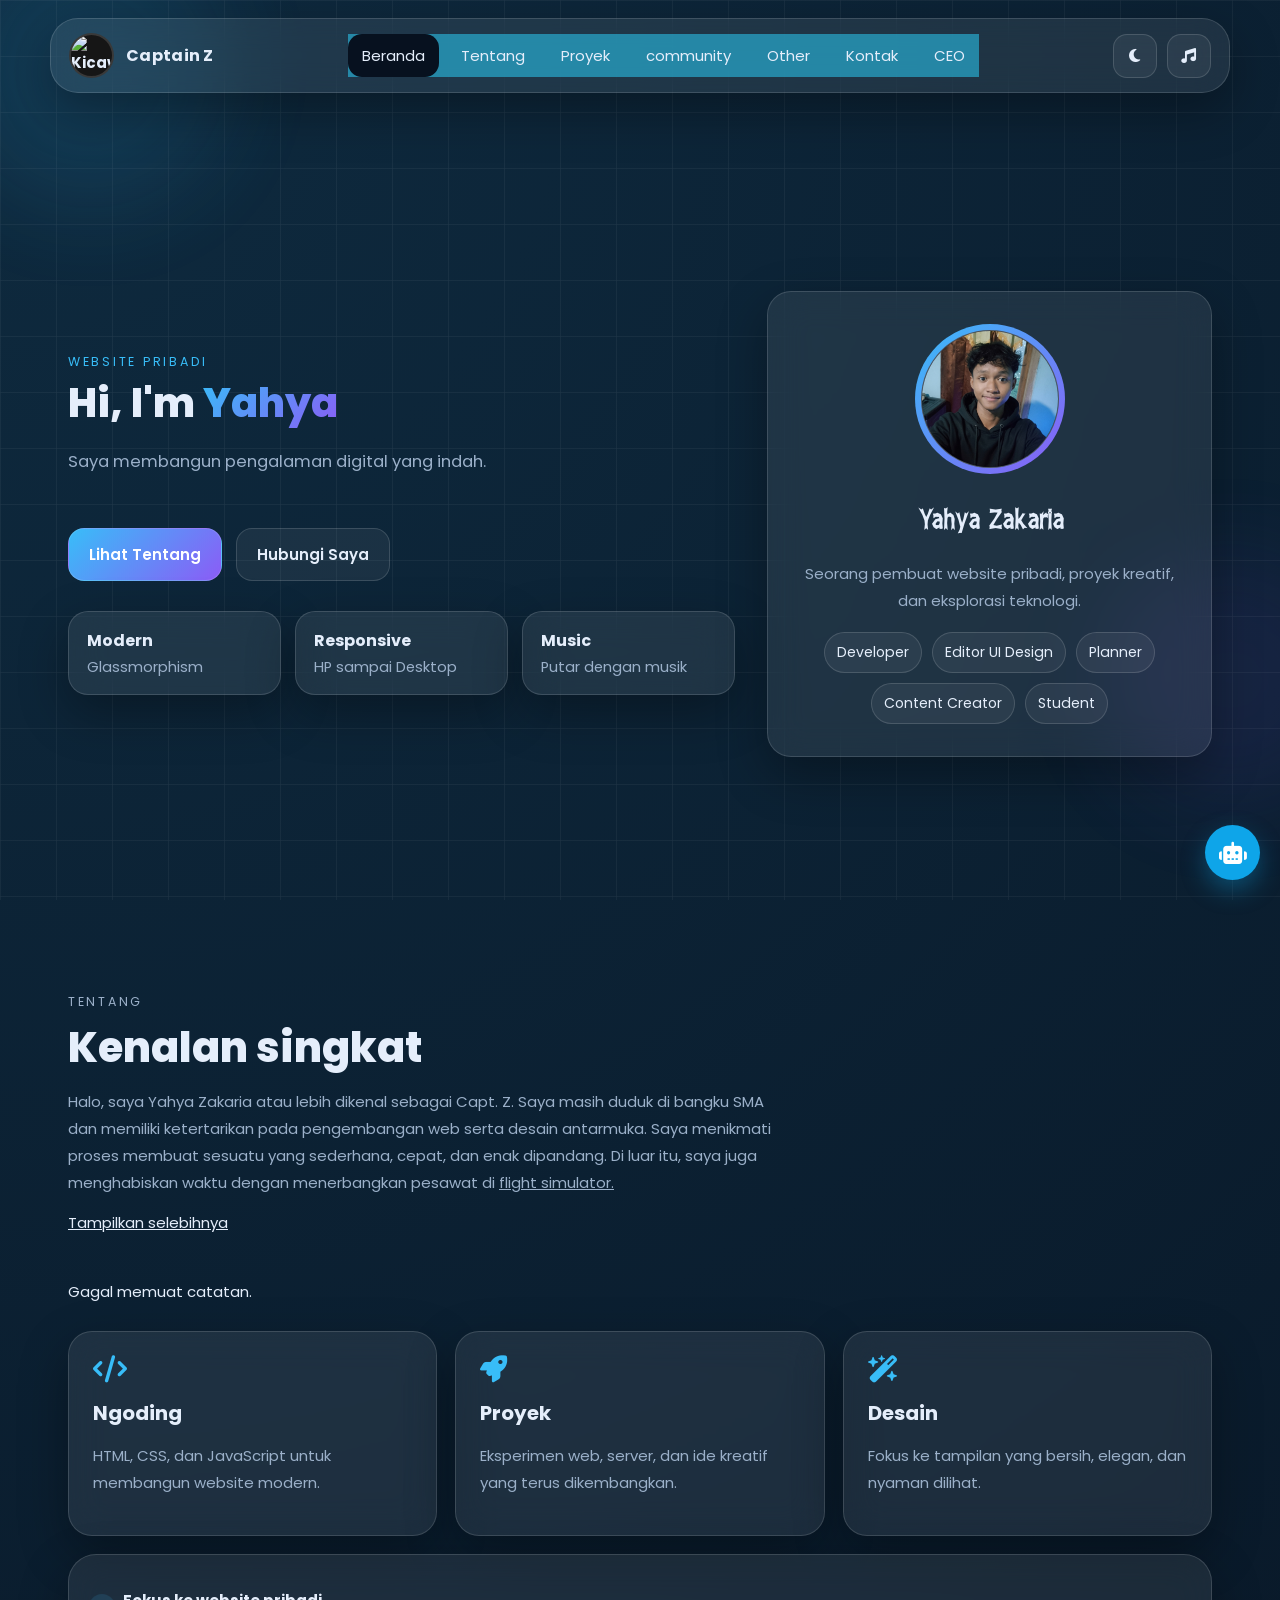
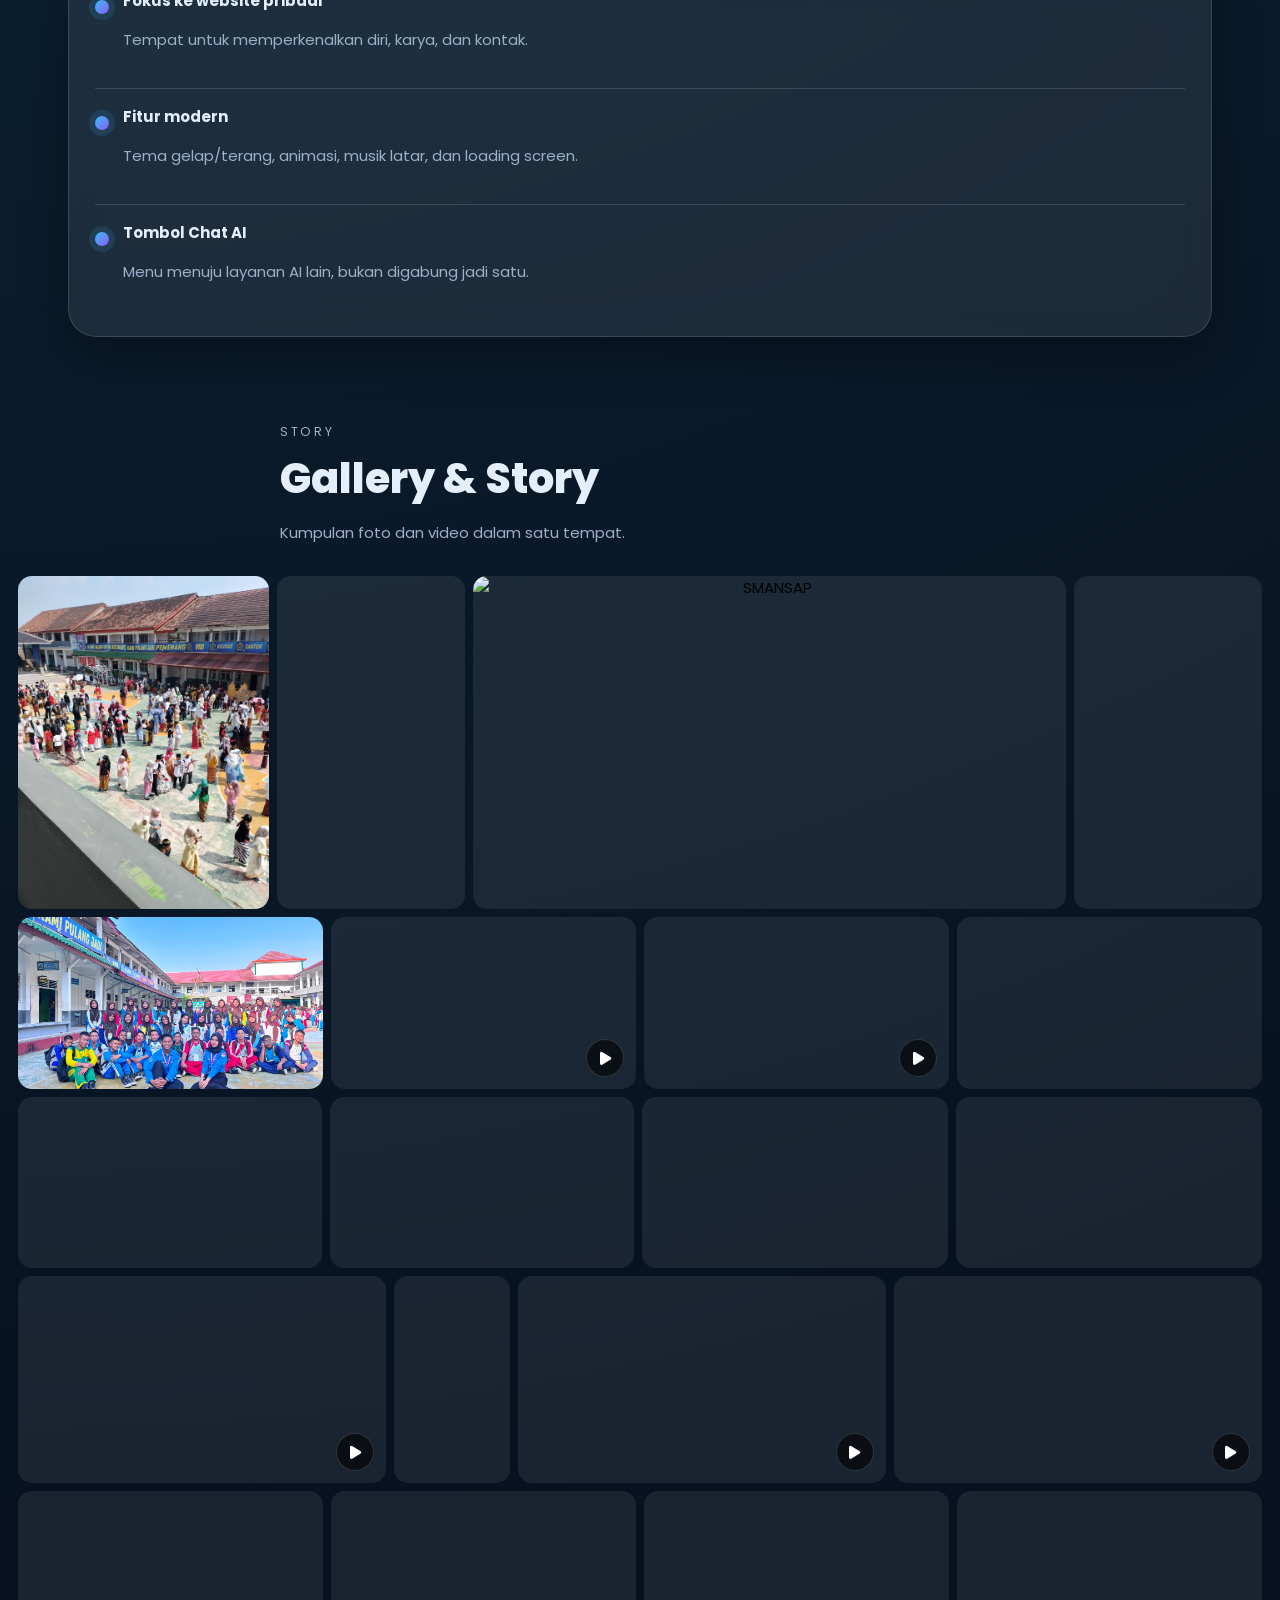
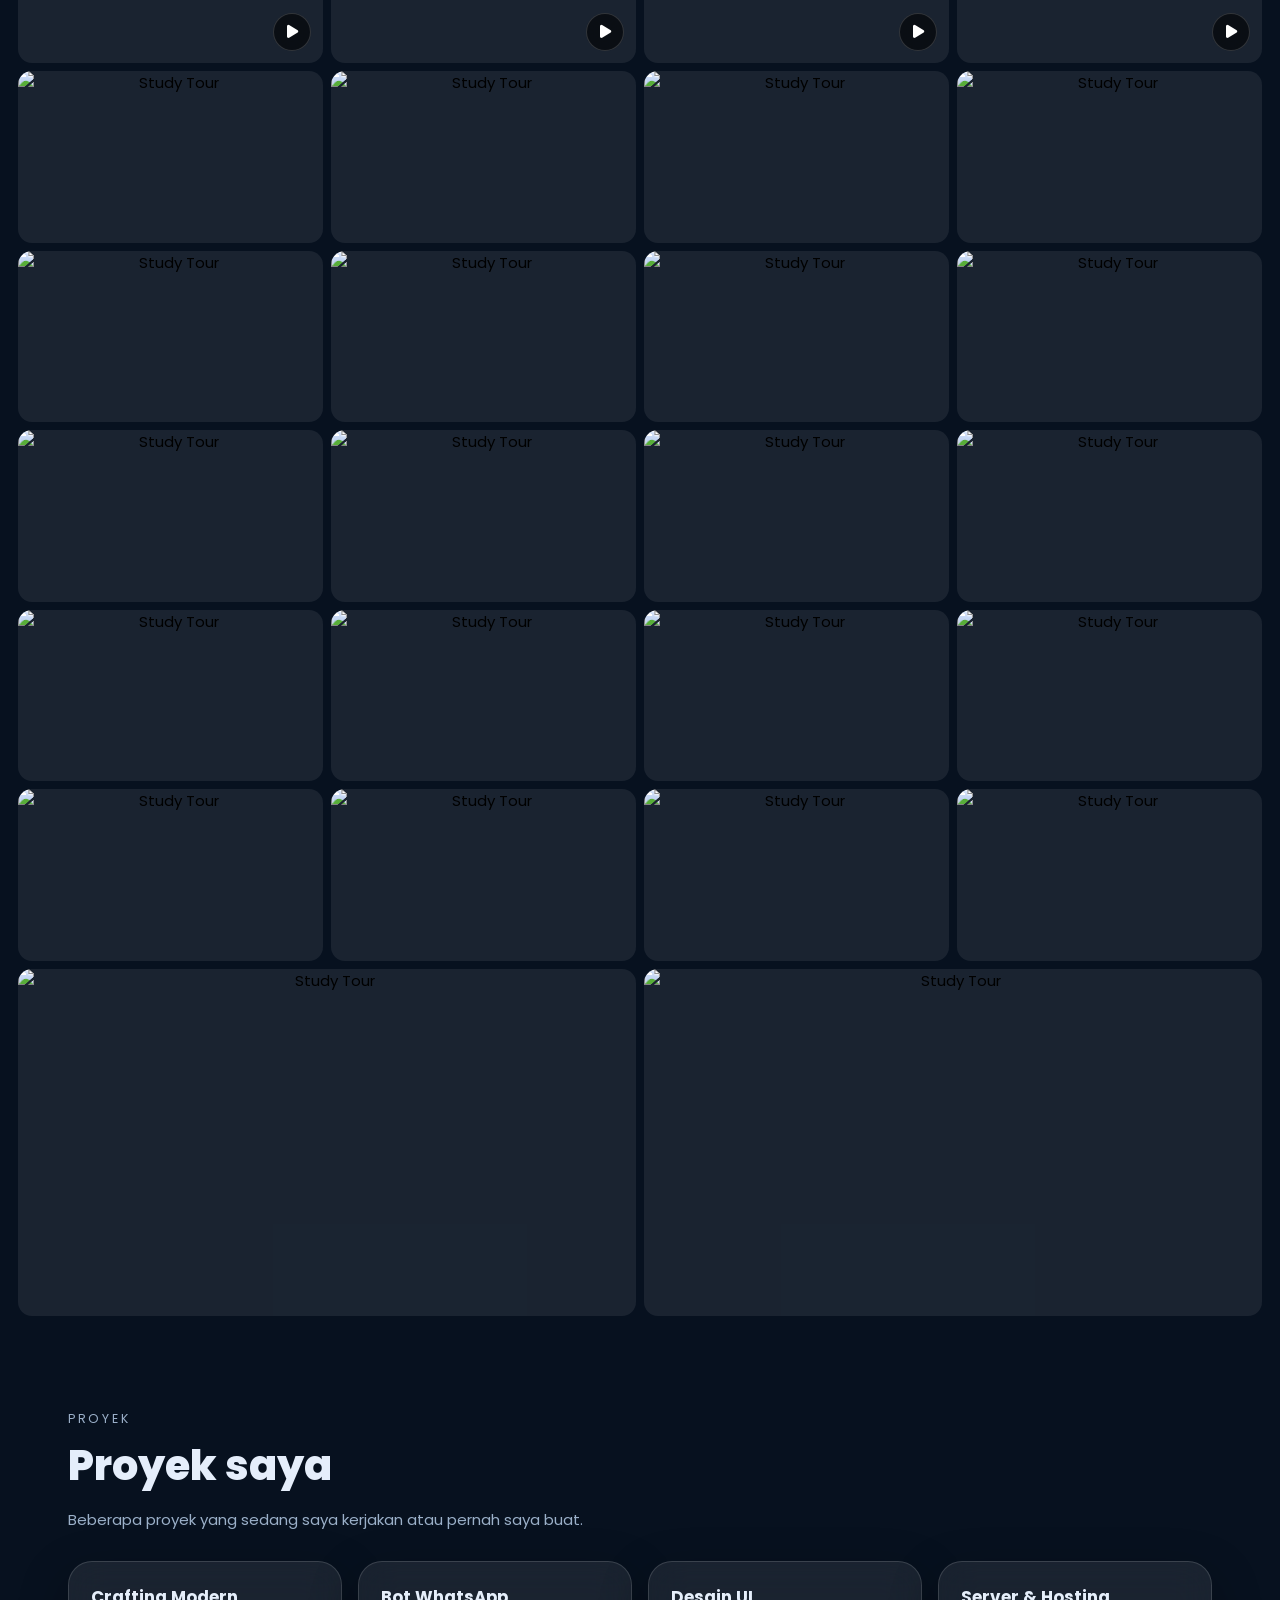
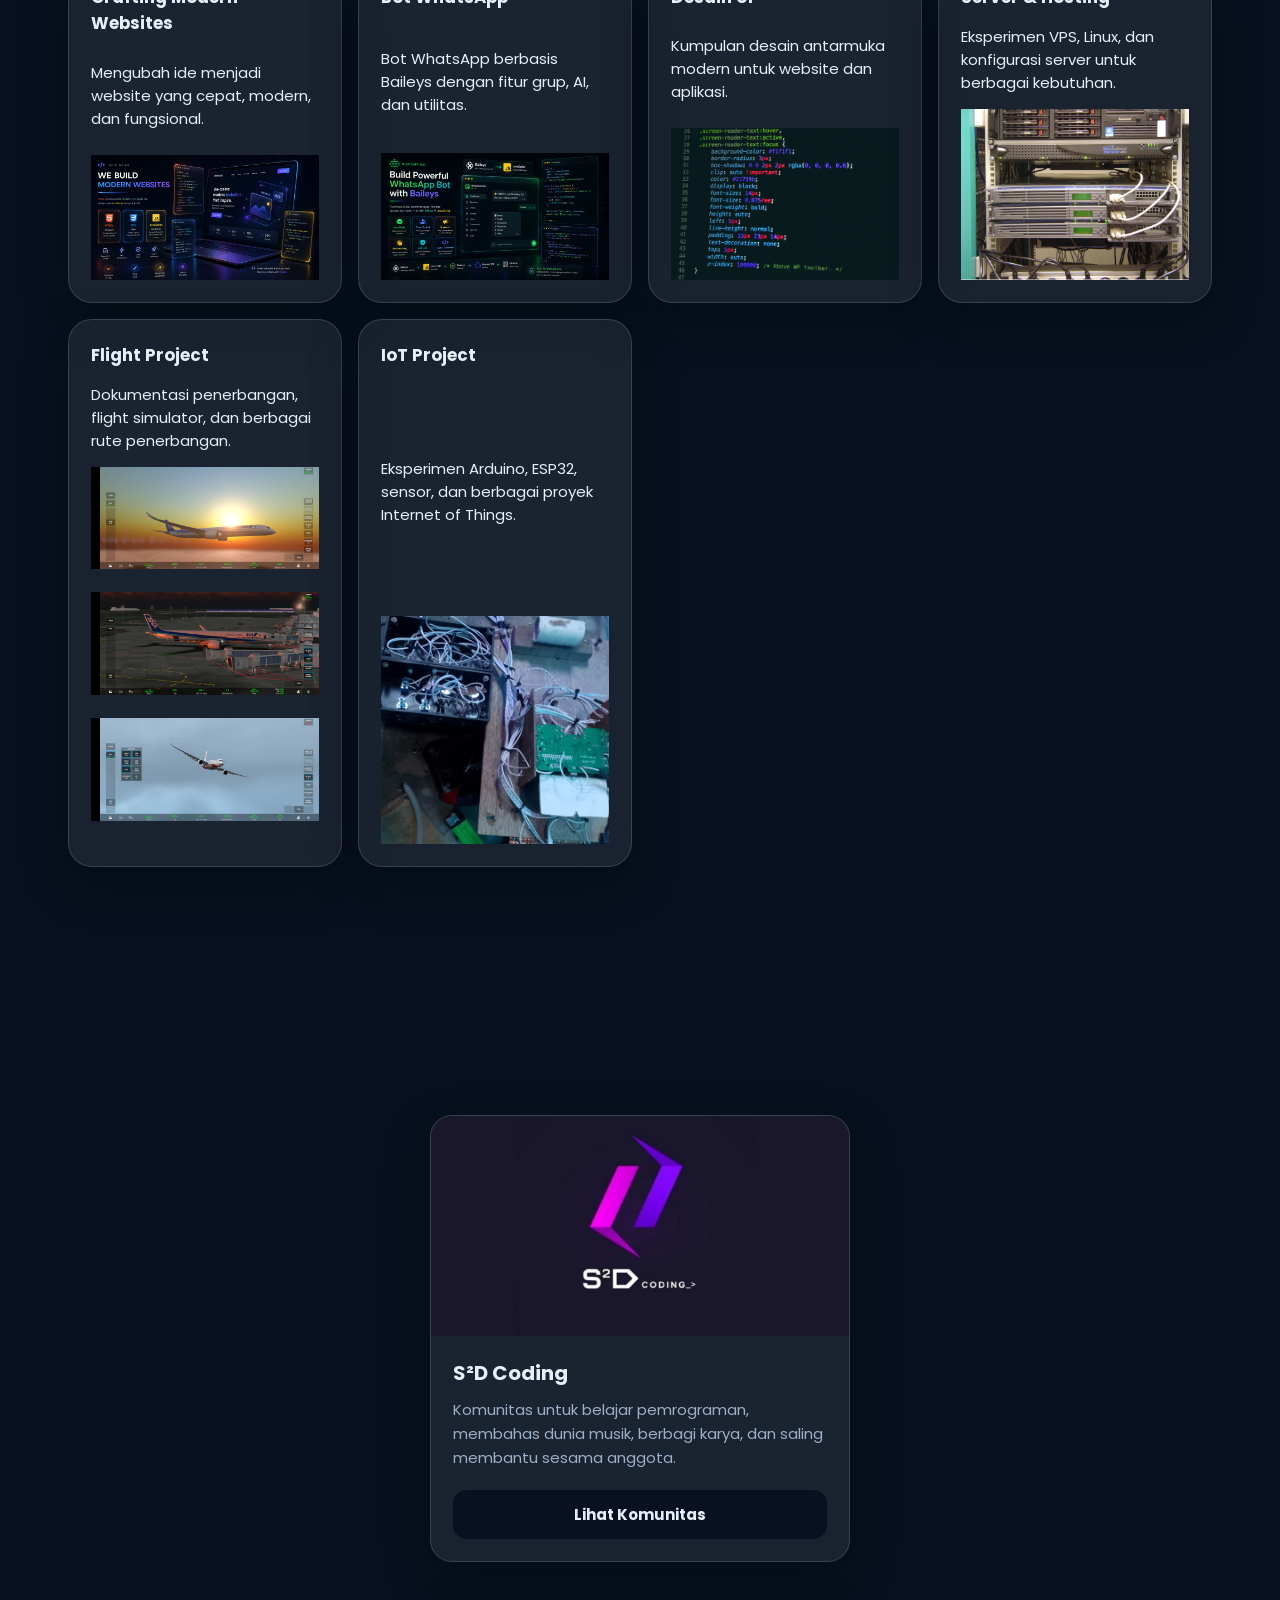
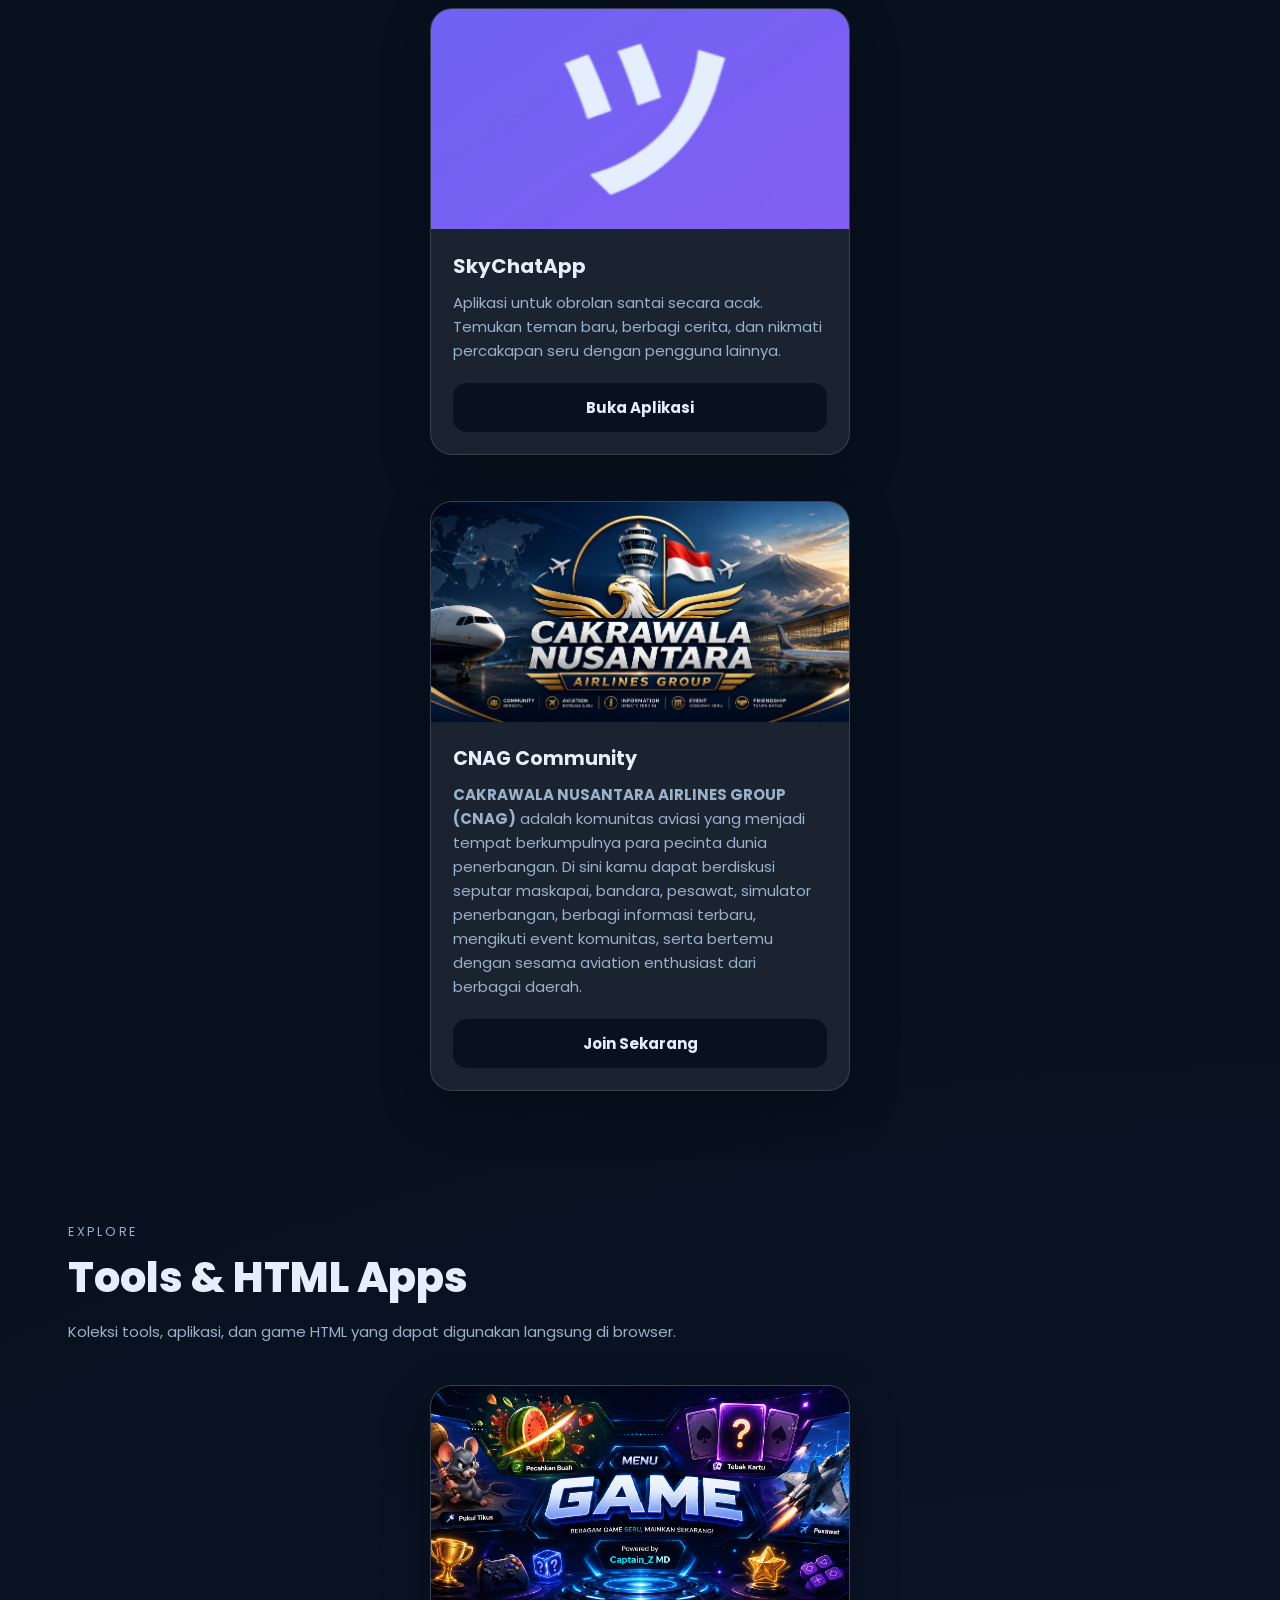
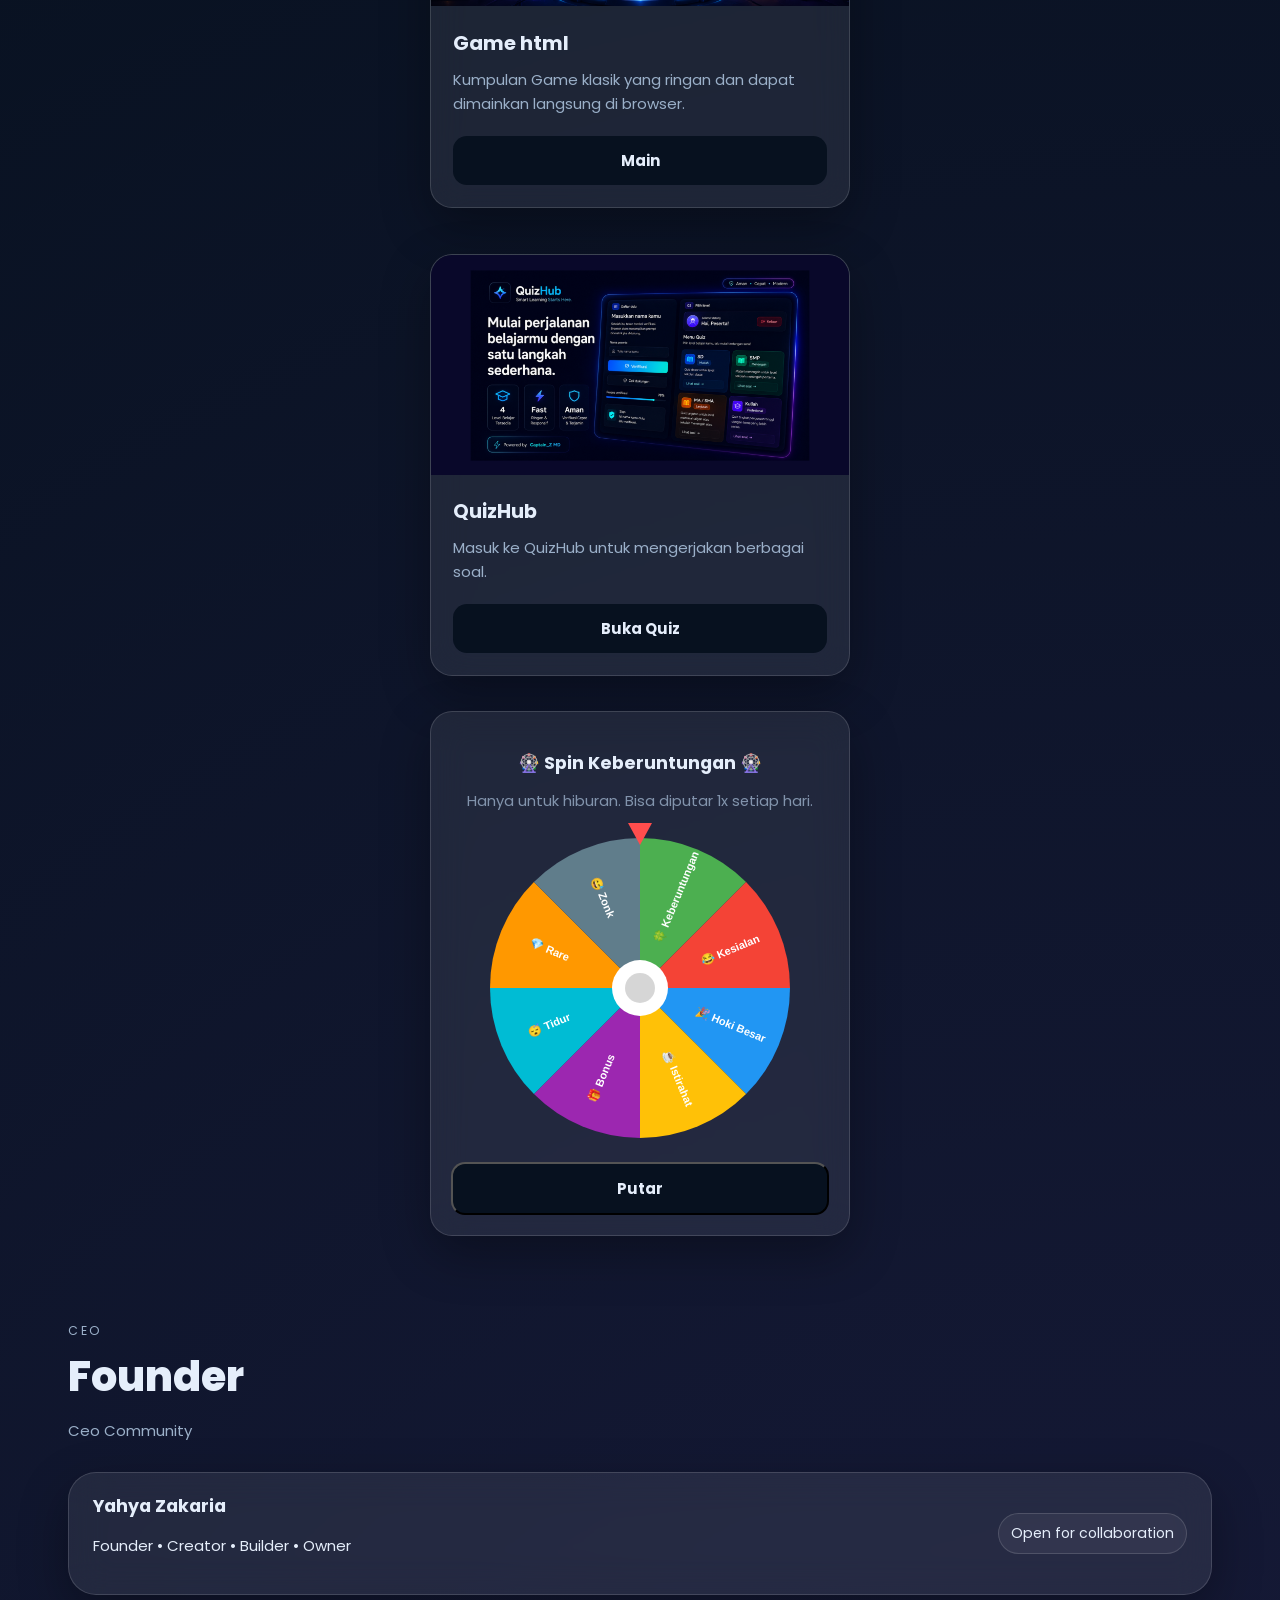
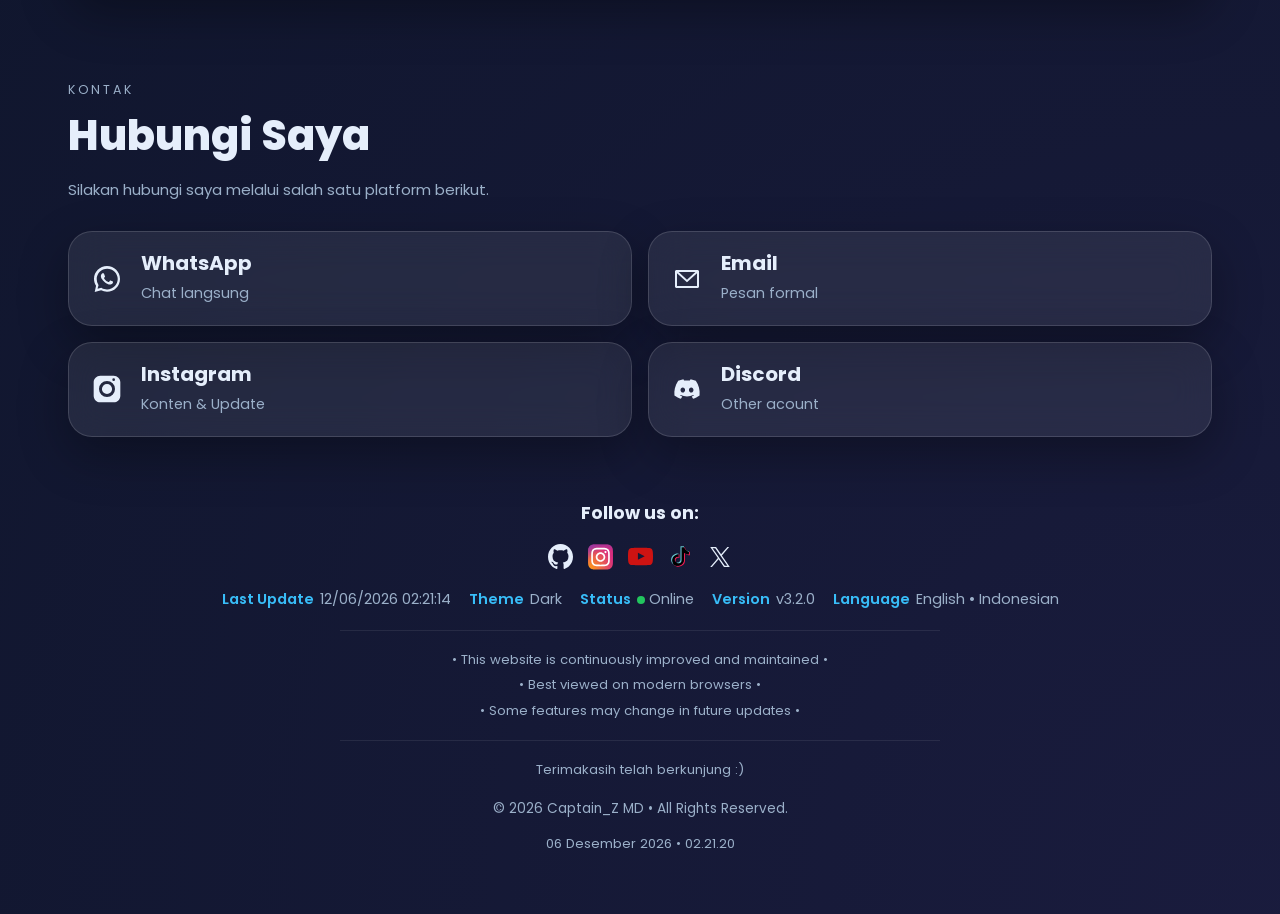
==== commit 776cd99a: "Add files via upload" ====
--- a/index.html
+++ b/index.html
@@ -9,7 +9,6 @@
   <meta name="author" content="Yahya Zakaria / Captain Z / CPTZ301010" />
   <meta name="robots" content="index, follow" />
   <meta name="googlebot" content="index, follow" />
-  <link rel="canonical" href="https://captain-z.pages.dev/" />
   <meta name="application-name" content="Captain Z" />
   <meta property="og:type" content="website" />
   <meta property="og:site_name" content="Captain Z" />
@@ -22,15 +21,15 @@
   <meta name="twitter:title" content="Captain Z | Personal Website" />
   <meta name="twitter:description" content="Singkat aja -> Website pribadi Captain Z / CPTZ301010 | Web Developer" />
   <meta name="twitter:image" content="https://captain-z.pages.dev/image/image.jpg"/>
+  <link rel="canonical" href="https://captain-z.pages.dev/" />
   <link rel="manifest" href="/manifest.json" />
-  <link rel="icon" href="/favicon.ico" />
   <link rel="preconnect" href="https://fonts.googleapis.com" />
   <link rel="preconnect" href="https://fonts.gstatic.com" crossorigin />
-  <link href="https://fonts.googleapis.com/css2?family=Poppins:wght@300;400;500;600;700;800&display=swap"
-    rel="stylesheet" />
+  <link rel="stylesheet" href="style.css" />
+  <link href="https://fonts.googleapis.com/css2?family=Poppins:wght@300;400;500;600;700;800&display=swap" rel="stylesheet" />
   <link rel="stylesheet"    
 href="https://cdnjs.cloudflare.com/ajax/libs/font-awesome/6.7.2/css/all.min.css" integrity="sha512-Evv84Mr4kqVGRNSgIGL/F/aIDqQb7xQ2vcrdIwxfjThSH8CSR7PBEakCr51Ck+w+/U6swU2Im1vVX0SVk9ABhg==" crossorigin="anonymous" referrerpolicy="no-referrer"/>
-  <link rel="stylesheet" href="style.css" />
+  <link rel="icon" type="image/png" href="https://avatars.githubusercontent.com/u/308199074?v=4" />
   <script type="application/ld+json">
   {
     "@context": "https://schema.org",
@@ -40,327 +39,11 @@
     "url": "https://captain-z.pages.dev/",
     "description": "Singkat aja -> Website pribadi Captain Z / CPTZ301010 | Web Developer"
   }
-  </script>
+</script>
 </head>
-  <style>
-    @import url('https://fonts.googleapis.com/css2?family=Nunito:wght@400;500;600;700&display=swap');
-
-    * {
-      box-sizing: border-box;
-      margin: 0;
-      padding: 0;
-    }
-
-    :root {
-      --bg: #f7f8fa;
-      --card: rgba(255, 255, 255, 0.78);
-      --text: #17191d;
-      --muted: #747982;
-      --border: rgba(0, 0, 0, 0.08);
-      --accent: #111827;
-      --button-text: #000000;
-      --shadow: 0 20px 60px rgba(0, 0, 0, 0.08);
-    }
-
-    html.dark {
-      --bg: #0c0e12;
-      --card: rgba(22, 25, 31, 0.78);
-      --text: #f3f4f6;
-      --muted: #969ca7;
-      --border: rgba(255, 255, 255, 0.08);
-      --accent: #f3f4f6;
-      --button-text: #ffffff;
-      --shadow: 0 20px 60px rgba(0, 0, 0, 0.28);
-    }
-
-    body {
-      min-height: 100vh;
-      display: flex;
-      align-items: center;
-      justify-content: center;
-      padding: 24px;
-
-      font-family: "Nunito", sans-serif;
-      font-size: 14px;
-      color: var(--text);
-      background: var(--bg);
-
-      transition:
-        background 0.3s ease,
-        color 0.3s ease;
-
-      overflow: hidden;
-    }
-
-    /* Background */
-
-    .background {
-      position: fixed;
-      inset: 0;
-      pointer-events: none;
-      overflow: hidden;
-      z-index: -1;
-    }
-
-    .background::before {
-      content: "";
-      position: absolute;
-      width: 420px;
-      height: 420px;
-      top: -180px;
-      right: -130px;
-      border-radius: 50%;
-      background: rgba(120, 130, 150, 0.08);
-      filter: blur(10px);
-    }
-
-    .background::after {
-      content: "";
-      position: absolute;
-      width: 360px;
-      height: 360px;
-      bottom: -180px;
-      left: -140px;
-      border-radius: 50%;
-      background: rgba(120, 130, 150, 0.06);
-      filter: blur(10px);
-    }
-
-    .maintenance-card {
-      width: min(100%, 440px);
-      padding: 38px 30px 28px;
-      text-align: center;
-      animation: appear 0.7s ease both;
-    }
-
-    @keyframes appear {
-      from {
-        opacity: 0;
-        transform: translateY(14px);
-      }
-      to {
-        opacity: 1;
-        transform: translateY(0);
-      }
-    }
-
-    .eyebrow {
-      margin-bottom: 8px;
-      color: var(--muted);
-      font-size: 11px;
-      font-weight: 700;
-      letter-spacing: 1.4px;
-      text-transform: uppercase;
-    }
-
-    h1 {
-      margin-bottom: 12px;
-      font-size: 25px;
-      line-height: 1.25;
-      font-weight: 700;
-      letter-spacing: -0.5px;
-    }
-
-    .description {
-      max-width: 340px;
-      margin: 0 auto;
-      color: var(--muted);
-      font-size: 13px;
-      line-height: 1.7;
-      font-weight: 500;
-    }
-
-    @keyframes pulse {
-      0%, 100% {
-        opacity: 0.45;
-        transform: scale(0.9);
-      }
-
-      50% {
-        opacity: 1;
-        transform: scale(1);
-      }
-    }
-
-    .contact {
-      margin-top: 27px;
-    }
-
-    .contact-button {
-      width: 100%;
-      min-height: 45px;
-      display: inline-flex;
-      align-items: center;
-      justify-content: center;
-      gap: 9px;
-      border: 0;
-      border-radius: 13px;
-      
-      color: var(--button-text);
-      font-family: inherit;
-      font-size: 13px;
-      font-weight: 700;
-      text-decoration: none;
-      cursor: pointer;
-      transition:
-        transform 0.2s ease,
-        opacity 0.2s ease;
-    }
-
-    .contact-button:hover {
-      transform: translateY(-2px);
-      opacity: 0.9;
-    }
-
-    .contact-button:active {
-      transform: scale(0.98);
-    }
-
-    .wa-icon {
-      width: 18px;
-      height: 18px;
-      display: block;
-    }
-
-    footer {
-      margin-top: 24px;
-      padding-top: 20px;
-      border-top: 1px solid var(--border);
-      color: var(--muted);
-      font-size: 10.5px;
-      line-height: 1.6;
-    }
-
-    footer strong {
-      color: var(--text);
-      font-weight: 700;
-    }
-    
-   .datetime {
-      margin-top: 3px;
-      font-size: 10px;
-      color: var(--muted);
-      opacity: 0.85;
-    }
-    .copyright {
-      margin-top: 4px;
-    }
-
-    @media (max-width: 420px) {
-      body {
-        padding: 17px;
-      }
-
-      .maintenance-card {
-        padding: 32px 22px 24px;
-        border-radius: 21px;
-      }
-
-      h1 {
-        font-size: 23px;
-      }
-    }
-
-    @media (prefers-reduced-motion: reduce) {
-      *,
-      *::before,
-      *::after {
-        animation: none !important;
-        transition: none !important;
-      }
-    }
-  </style>
-</head>
-
-<body>
-  <div class="background"></div>
-  <main class="maintenance-card">
-    <h1>Website sedang diperbaiki</h1>
-    <p class="description">
-      Website pribadi Captain Z sedang dalam proses perbaikan
-      dan pengembangan. Beberapa bagian mungkin belum dapat
-      diakses untuk sementara waktu.
-    </p>
-    
-    <div class="contact">
-      <a href="https://wa.me/6285921299248?text=Assalamu%27alaikum" class="contact-button">
-        Hubungi Captain Z
-      </a>
-    </div>
-
-    <footer>
-      <div>
-        CPTZ301010
-      </div>
-      <div>
-        Website pribadi <strong>Captain Z</strong>
-      </div>
-      <div class="copyright">
-        © <span id="year"></span> Captain_Z MD • All rights reserved.
-      </div>
-      <div class="datetime" id="datetime"></div>
-    </footer>
-  </main>
-  <script>
-    (() => {
-      const THEME_KEY = "Captain_Z-MD.theme";
-      const root = document.documentElement;
-      
-      function applyTheme() {
-        const savedTheme = localStorage.getItem(THEME_KEY);
-        root.classList.remove("dark");
-        if (savedTheme === "dark") {
-          root.classList.add("dark");
-        }
-        else if (savedTheme === "light") {
-        }
-        else {
-          const prefersDark = window.matchMedia(
-            "(prefers-color-scheme: dark)"
-          ).matches;
-          if (prefersDark) {
-            root.classList.add("dark");
-          }
-        }
-      }
-
-      applyTheme();
-      const mediaQuery = window.matchMedia(
-        "(prefers-color-scheme: dark)"
-      );
-
-      mediaQuery.addEventListener("change", () => {
-        const savedTheme = localStorage.getItem(THEME_KEY);
-        if (!savedTheme || savedTheme === "auto") {
-          applyTheme();
-        }
-      });
-
-      document.getElementById("year").textContent =
-        new Date().getFullYear();
-    })();
-    
-    function updateDateTime() {
-      const now = new Date();
-
-      const date = now.toLocaleDateString("id-ID", {
-        day: "2-digit",
-        month: "long",
-        year: "numeric"
-      });
-
-      const time = now.toLocaleTimeString("id-ID", {
-        hour: "2-digit",
-        minute: "2-digit",
-        second: "2-digit",
-        hour12: false
-      });
-
-      document.getElementById("datetime").textContent =
-        `${date} • ${time}`;
-    }
-
-    updateDateTime();
-    setInterval(updateDateTime, 1000);
-  </script></body>
-</html>
+<body class="loading">
+<div id="root"></div>
+<script src="app.js"></script>
+<script src="script.js"></script>
+</body>
+</html>
--- a/style.css
+++ b/style.css
@@ -1373,7 +1373,7 @@
     transition:none !important;
   }
 }
-/* ===== AI Assistant ===== */
+
 
 .ai-assistant{
     position:fixed;
@@ -1393,18 +1393,68 @@
 }
 
 .ai-text{
+    color: white;
+    position:relative;
     max-width:0;
     opacity:0;
-    overflow:hidden;
+    overflow:visible;
     white-space:nowrap;
-    transition:all .35s ease;
+
+    padding:0;
+    border:1px solid transparent;
+    border-radius:14px;
+
+    background:rgba(10,20,30,.92);
+    backdrop-filter:blur(12px);
+    -webkit-backdrop-filter:blur(12px);
+
+    box-shadow:
+        0 8px 25px rgba(0,0,0,.35),
+        0 0 15px rgba(14,165,233,.12);
+
+    transition:
+        max-width .35s ease,
+        opacity .35s ease,
+        padding .35s ease,
+        border-color .35s ease;
 }
 
 .ai-assistant.show-text .ai-text{
     max-width:260px;
     opacity:1;
+
+    padding:12px 18px;
     margin-right:8px;
-    
+
+    border-color:rgba(14,165,233,.45);
+}
+
+.close-ai-text{
+    position:absolute;
+    right:-7px;
+    top:-9px;
+    width:22px;
+    height:22px;
+    display:flex;
+    align-items:center;
+    justify-content:center;
+    padding:0;
+    border:1px solid rgba(14,165,233,.45);
+    border-radius:50%;
+    background:#0b1722;
+    color:#fff;
+    font-size:15px;
+    line-height:1;
+    cursor:pointer;
+    box-shadow:0 0 10px rgba(14,165,233,.25);
+    transition:.2s ease;
+}
+
+.close-ai-text:hover{
+    transform:scale(1.12);
+    background:#0ea5e9;
+    border-color:#38bdf8;
+    box-shadow:0 0 15px rgba(14,165,233,.55);
 }
 .bot-btn{
     width:55px;
@@ -1457,3 +1507,371 @@
         transform:translateY(0);
     }
 }
+/* ==================== SMART STORY GALLERY ==================== */
+
+.story-section{
+  width:100%;
+  max-width:none;
+  padding-left:18px;
+  padding-right:18px;
+}
+
+.story-section .section-head{
+  width:min(1180px,100%);
+  margin-left:auto;
+  margin-right:auto;
+}
+
+#storyGallery{
+  width:min(1500px,100%);
+  margin:30px auto 0;
+  overflow:hidden;
+}
+
+.smart-story-row{
+  width:100%;
+  display:flex;
+  gap:8px;
+  margin-bottom:8px;
+  align-items:stretch;
+}
+
+.smart-story-item{
+  position:relative;
+  flex:0 0 auto;
+  padding:0;
+  margin:0;
+  border:0;
+  border-radius:14px;
+  overflow:hidden;
+  background:transparent;
+  cursor:pointer;
+  display:block;
+  min-width:0;
+  transition:
+    transform .25s ease,
+    filter .25s ease;
+}
+
+.smart-story-item:hover{
+  transform:scale(.985);
+  filter:brightness(1.06);
+}
+
+.smart-story-media-wrapper{
+  position:relative;
+  width:100%;
+  height:100%;
+  overflow:hidden;
+  background:var(--surface);
+}
+
+.smart-story-media{
+  width:100%;
+  height:100%;
+  display:block;
+  object-fit:cover;
+}
+
+.smart-story-video-icon{
+  position:absolute;
+  right:12px;
+  bottom:12px;
+  width:38px;
+  height:38px;
+  display:grid;
+  place-items:center;
+  border-radius:50%;
+  color:#fff;
+  background:rgba(0,0,0,.58);
+  border:1px solid rgba(255,255,255,.16);
+  backdrop-filter:blur(10px);
+  -webkit-backdrop-filter:blur(10px);
+  pointer-events:none;
+}
+
+.story-loading,
+.story-empty{
+  width:100%;
+  padding:50px 20px;
+  text-align:center;
+  color:var(--muted);
+}
+
+@media (max-width:900px){
+
+  #storyGallery{
+    margin-top:24px;
+  }
+
+  .smart-story-row{
+    gap:6px;
+    margin-bottom:6px;
+  }
+
+}
+
+@media (max-width:600px){
+
+  .story-section{
+    padding-left:10px;
+    padding-right:10px;
+  }
+
+  #storyGallery{
+    margin-top:20px;
+  }
+
+  .smart-story-row{
+    gap:5px;
+    margin-bottom:5px;
+  }
+
+  .smart-story-item{
+    border-radius:10px;
+  }
+
+  .smart-story-video-icon{
+    width:32px;
+    height:32px;
+    right:8px;
+    bottom:8px;
+    font-size:.8rem;
+  }
+
+}
+/* ==================== STORY VIEWER ==================== */
+
+.story-viewer{
+  position:fixed;
+  inset:0;
+  z-index:99999;
+
+  display:flex;
+  align-items:center;
+  justify-content:center;
+
+  padding:20px;
+
+  background:rgba(0,0,0,.92);
+
+  visibility:hidden;
+  opacity:0;
+  pointer-events:none;
+
+  transition:opacity .25s ease, visibility .25s ease;
+}
+
+.story-viewer.show{
+  visibility:visible;
+  opacity:1;
+  pointer-events:auto;
+}
+
+.story-viewer-backdrop{
+  position:absolute;
+  inset:0;
+  background:rgba(0,0,0,.92);
+}
+
+/* KONTEN UTAMA */
+.story-viewer-content{
+  position:relative;
+  z-index:2;
+
+  width:min(1100px, 100%);
+  max-height:95vh;
+
+  display:flex;
+  flex-direction:column;
+  align-items:center;
+  justify-content:center;
+
+  gap:12px;
+}
+
+/* AREA MEDIA */
+.story-viewer-media-wrap{
+  width:100%;
+  max-height:78vh;
+
+  display:flex;
+  align-items:center;
+  justify-content:center;
+
+  overflow:hidden;
+}
+
+/* MEDIA */
+.story-media-box{
+  display:flex;
+  align-items:center;
+  justify-content:center;
+
+  width:100%;
+  height:100%;
+}
+
+.story-viewer-media{
+  display:block;
+
+  max-width:calc(100% - 120px);
+  max-height:75vh;
+
+  width:auto;
+  height:auto;
+
+  object-fit:contain;
+
+  border-radius:12px;
+
+  user-select:none;
+  -webkit-user-select:none;
+}
+
+/* VIDEO */
+.story-media-box video.story-viewer-media{
+  width:auto;
+  height:auto;
+
+  max-width:calc(100% - 120px);
+  max-height:75vh;
+
+  background:#000;
+
+  object-fit:contain;
+}
+
+/* TOMBOL NAVIGASI */
+.story-navigation{
+  width:100%;
+
+  display:flex;
+  justify-content:space-between;
+  align-items:center;
+
+  position:absolute;
+
+  top:50%;
+  left:0;
+
+  transform:translateY(-50%);
+
+  pointer-events:none;
+}
+
+.story-control-btn{
+  width:48px;
+  height:48px;
+
+  border:1px solid rgba(255,255,255,.2);
+  border-radius:50%;
+
+  background:rgba(0,0,0,.65);
+  color:#fff;
+
+  display:grid;
+  place-items:center;
+
+  cursor:pointer;
+
+  pointer-events:auto;
+
+  backdrop-filter:blur(8px);
+  -webkit-backdrop-filter:blur(8px);
+}
+
+.story-control-btn:hover{
+  background:rgba(255,255,255,.15);
+}
+
+/* CLOSE */
+.story-close{
+  position:fixed;
+
+  top:18px;
+  right:20px;
+
+  z-index:10;
+}
+
+/* INFO DI BAWAH MEDIA */
+.story-info{
+  position:static;
+
+  width:min(900px,100%);
+
+  display:flex;
+  justify-content:center;
+
+  text-align:center;
+
+  pointer-events:none;
+}
+
+.story-text{
+  max-width:100%;
+
+  padding:8px 16px;
+
+  background:rgba(0,0,0,.55);
+  border-radius:12px;
+
+  backdrop-filter:blur(8px);
+  -webkit-backdrop-filter:blur(8px);
+}
+
+.story-text h3{
+  margin:0 0 3px;
+  color:#fff;
+}
+
+.story-text p{
+  margin:0;
+
+  color:rgba(255,255,255,.75);
+  font-size:.9rem;
+}
+
+
+/* MOBILE */
+@media (max-width:600px){
+
+  .story-viewer{
+    padding:10px;
+  }
+
+  .story-viewer-content{
+    max-height:94vh;
+    gap:8px;
+  }
+
+  .story-viewer-media-wrap{
+    max-height:76vh;
+  }
+
+  .story-viewer-media,
+  .story-media-box video.story-viewer-media{
+    max-width:calc(100% - 70px);
+    max-height:72vh;
+
+    border-radius:8px;
+  }
+
+  .story-control-btn{
+    width:40px;
+    height:40px;
+  }
+
+  .story-text{
+    padding:6px 12px;
+  }
+
+  .story-text h3{
+    font-size:15px;
+  }
+
+  .story-text p{
+    font-size:12px;
+  }
+}
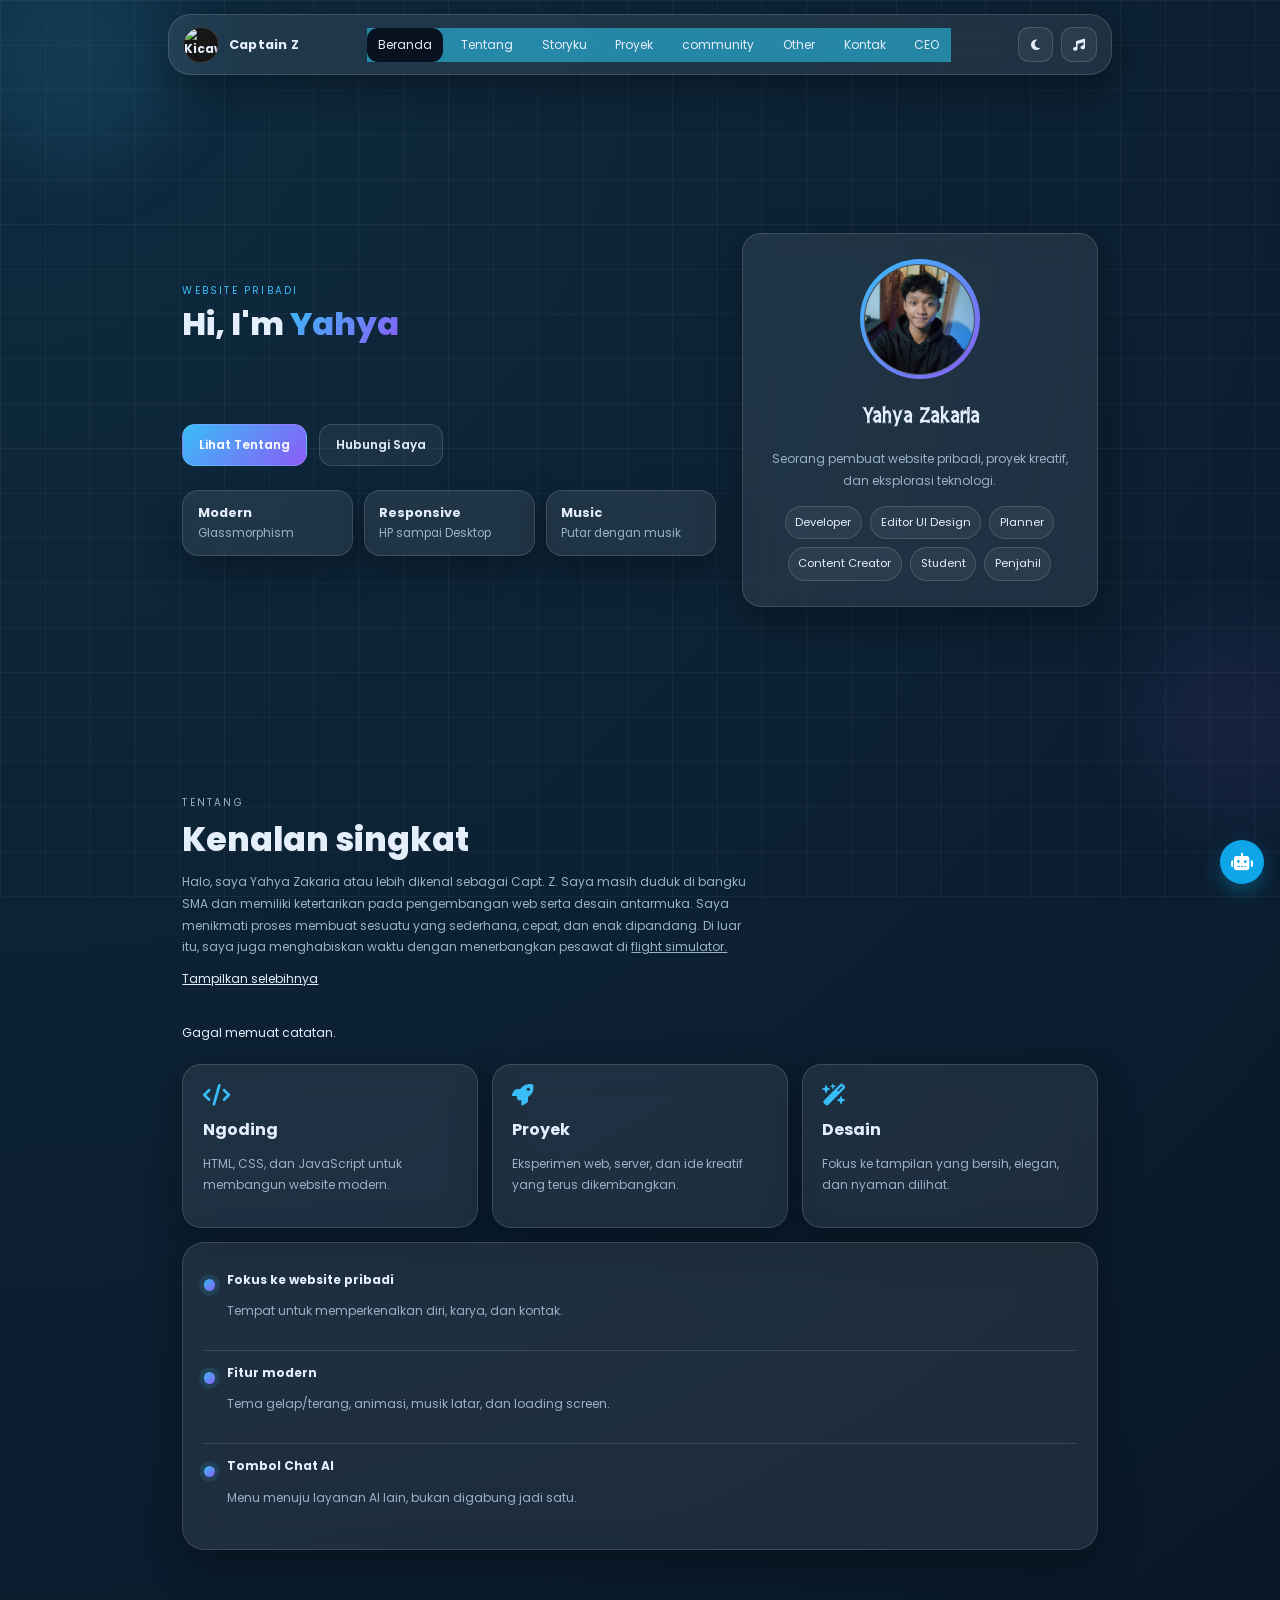
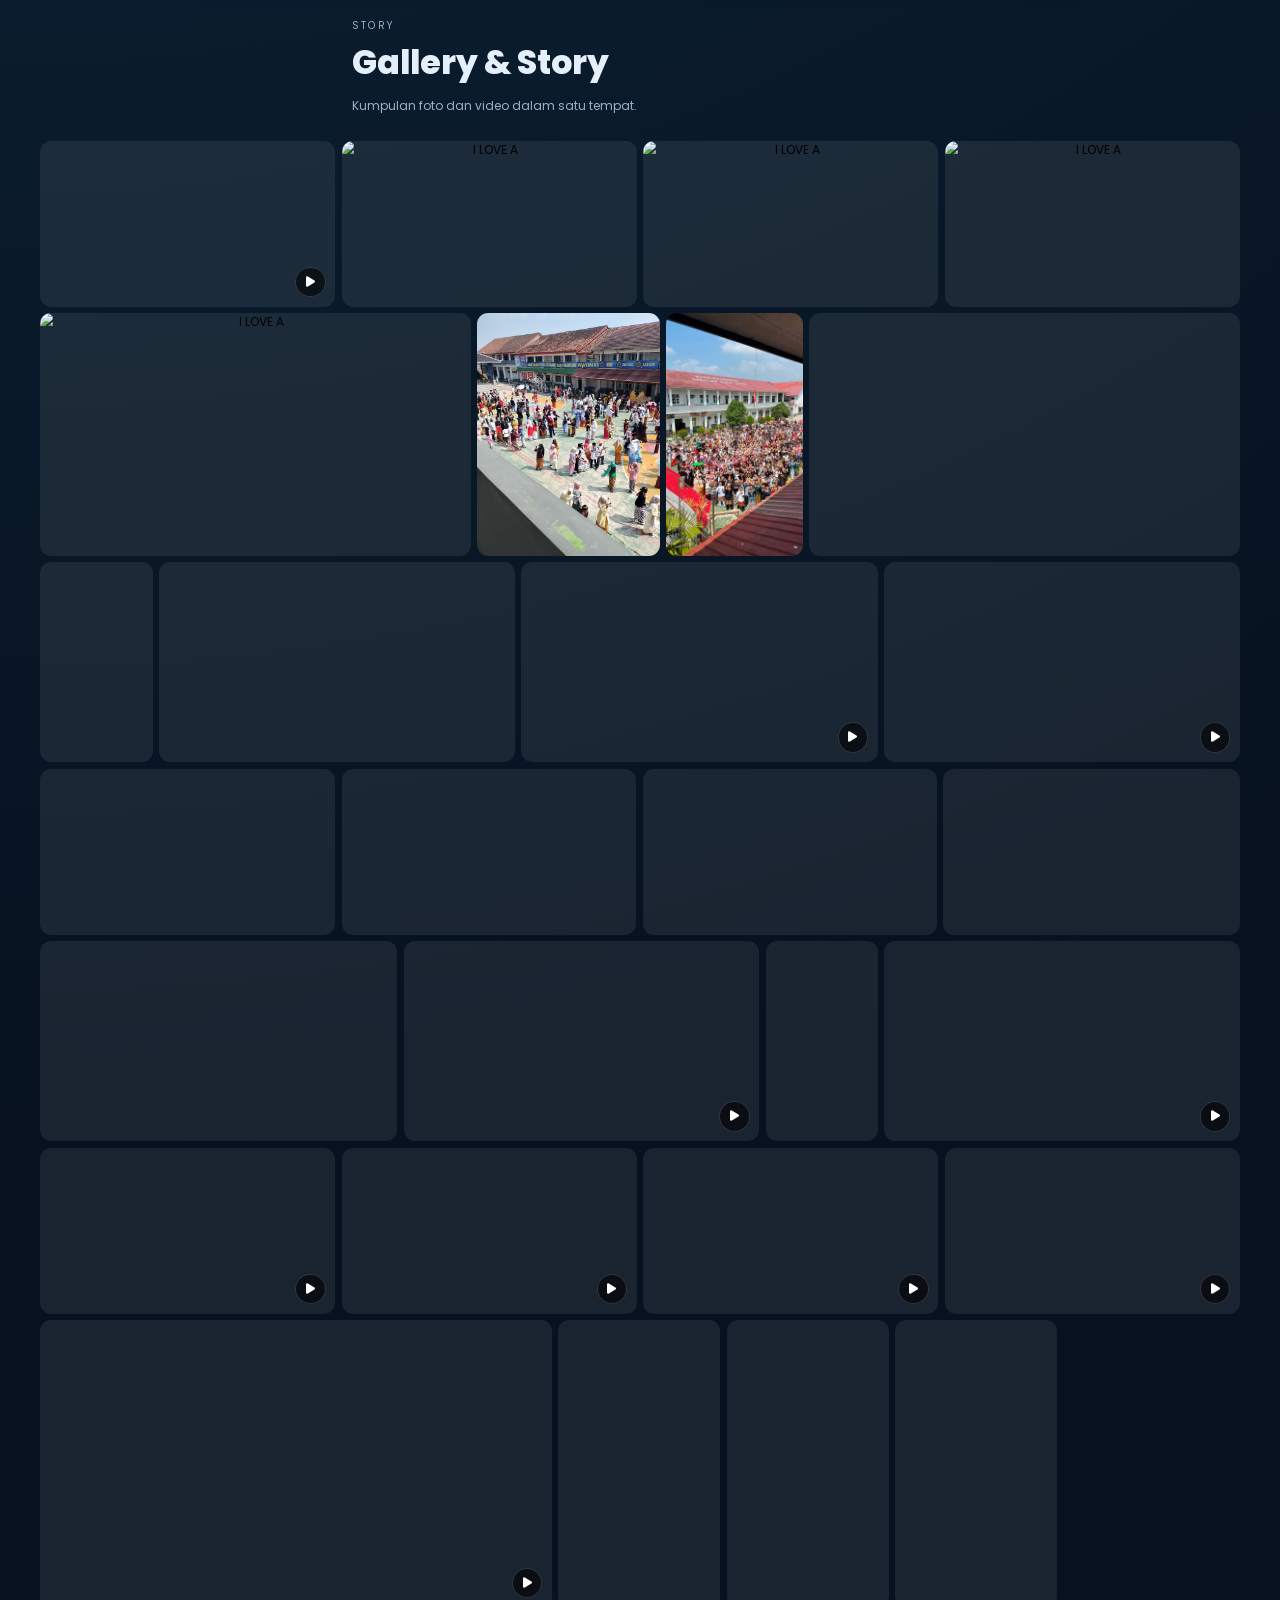
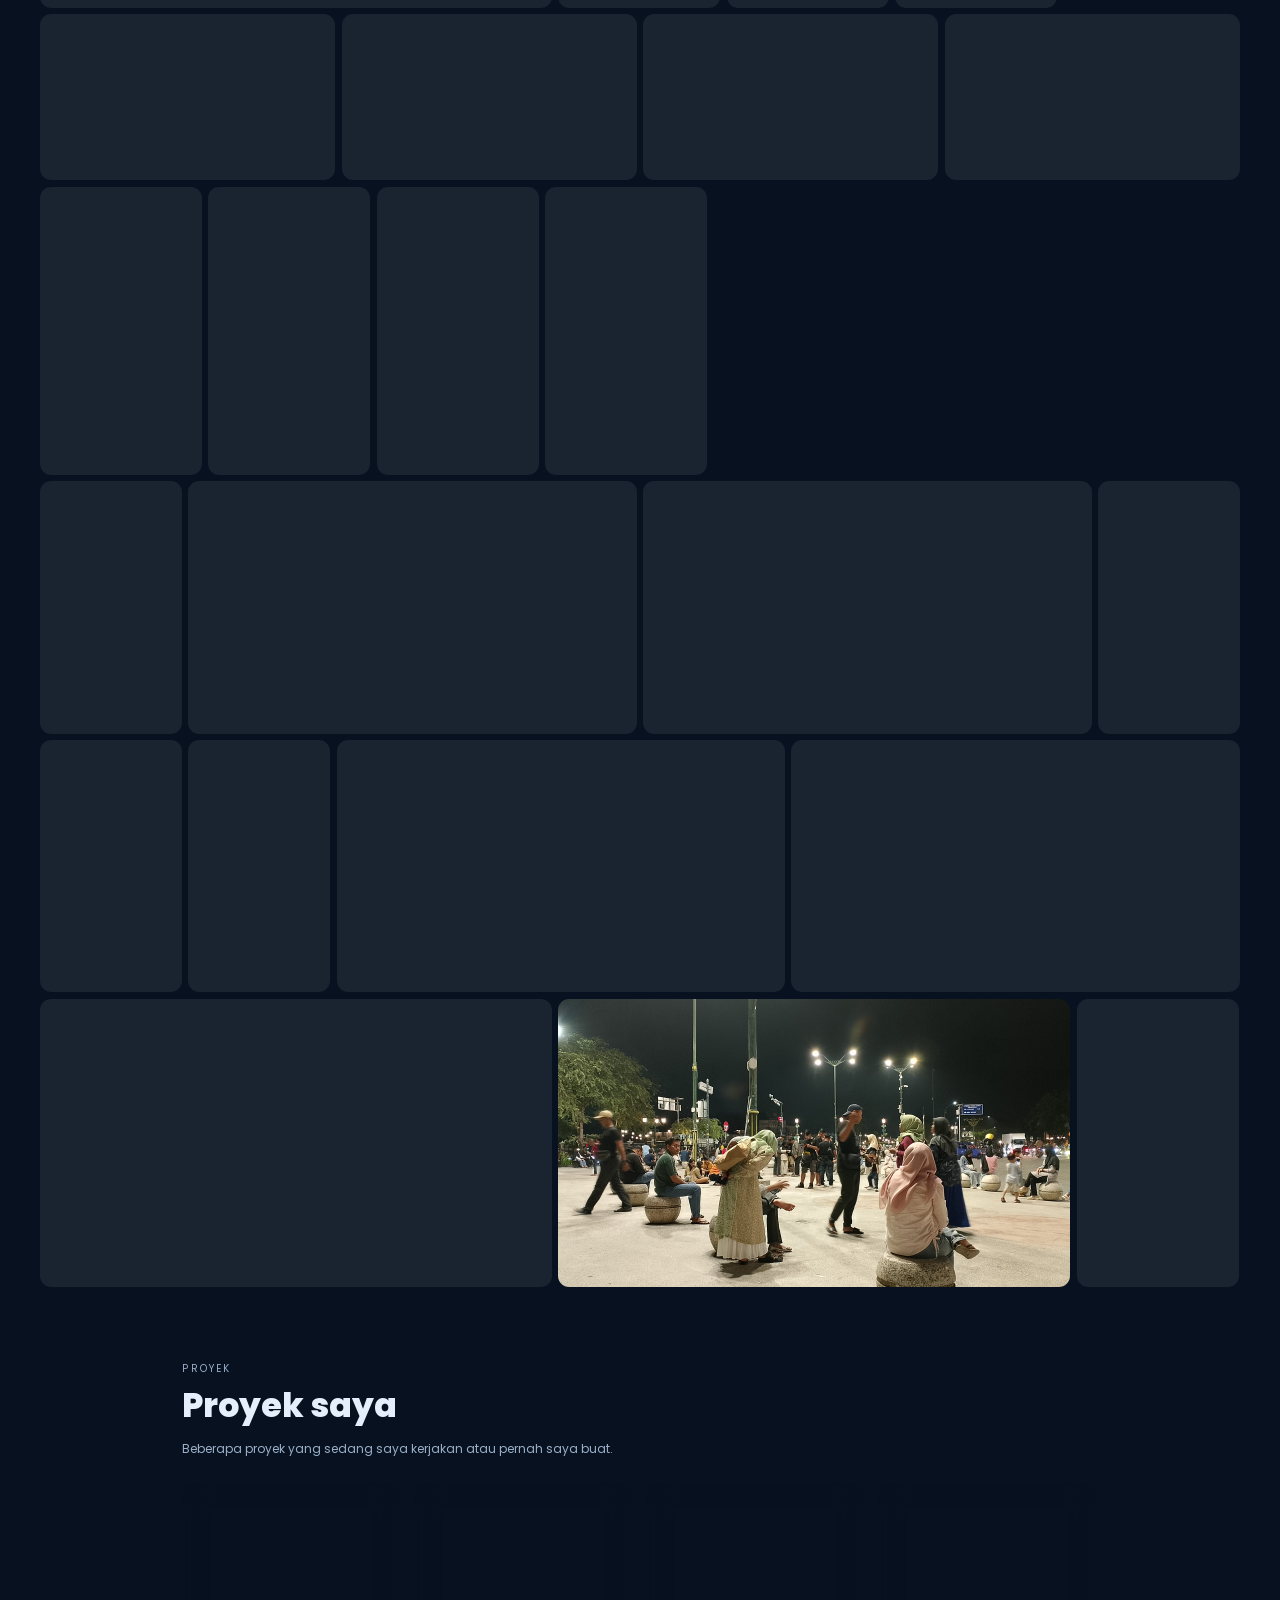
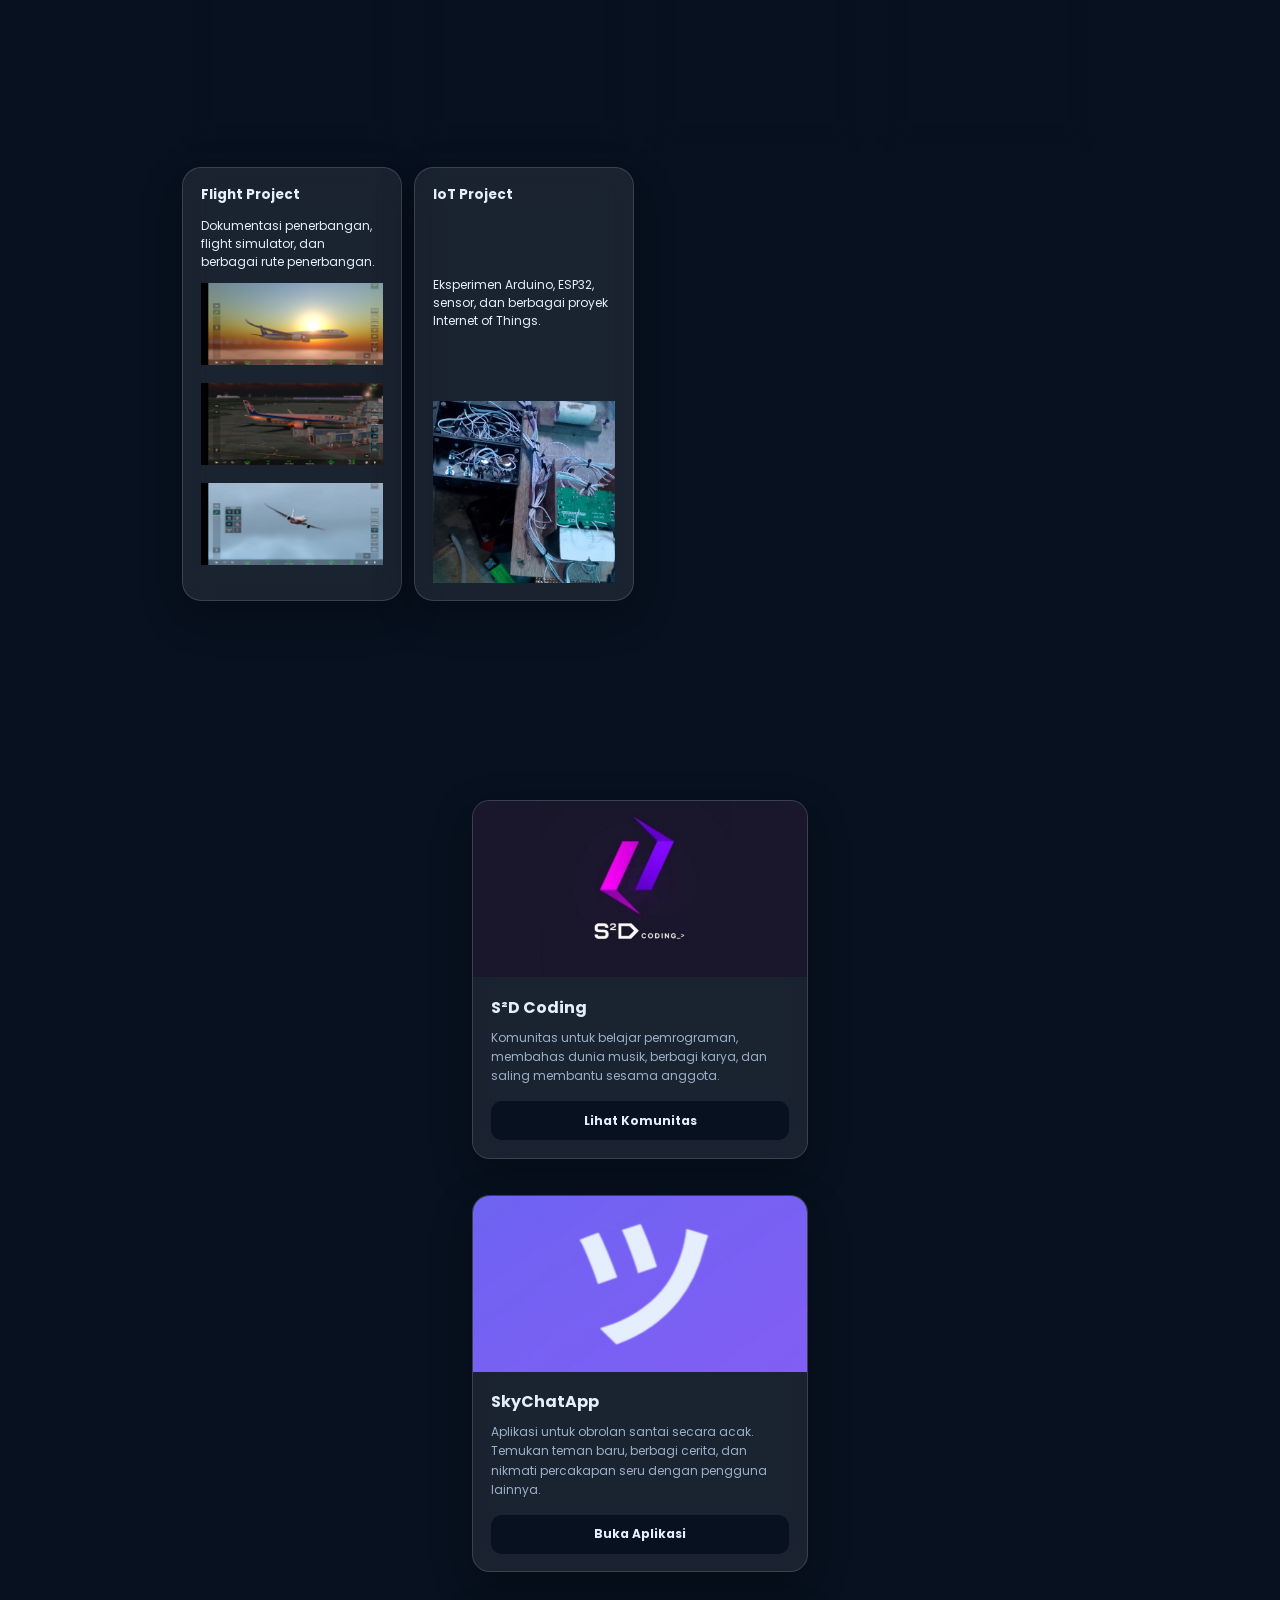
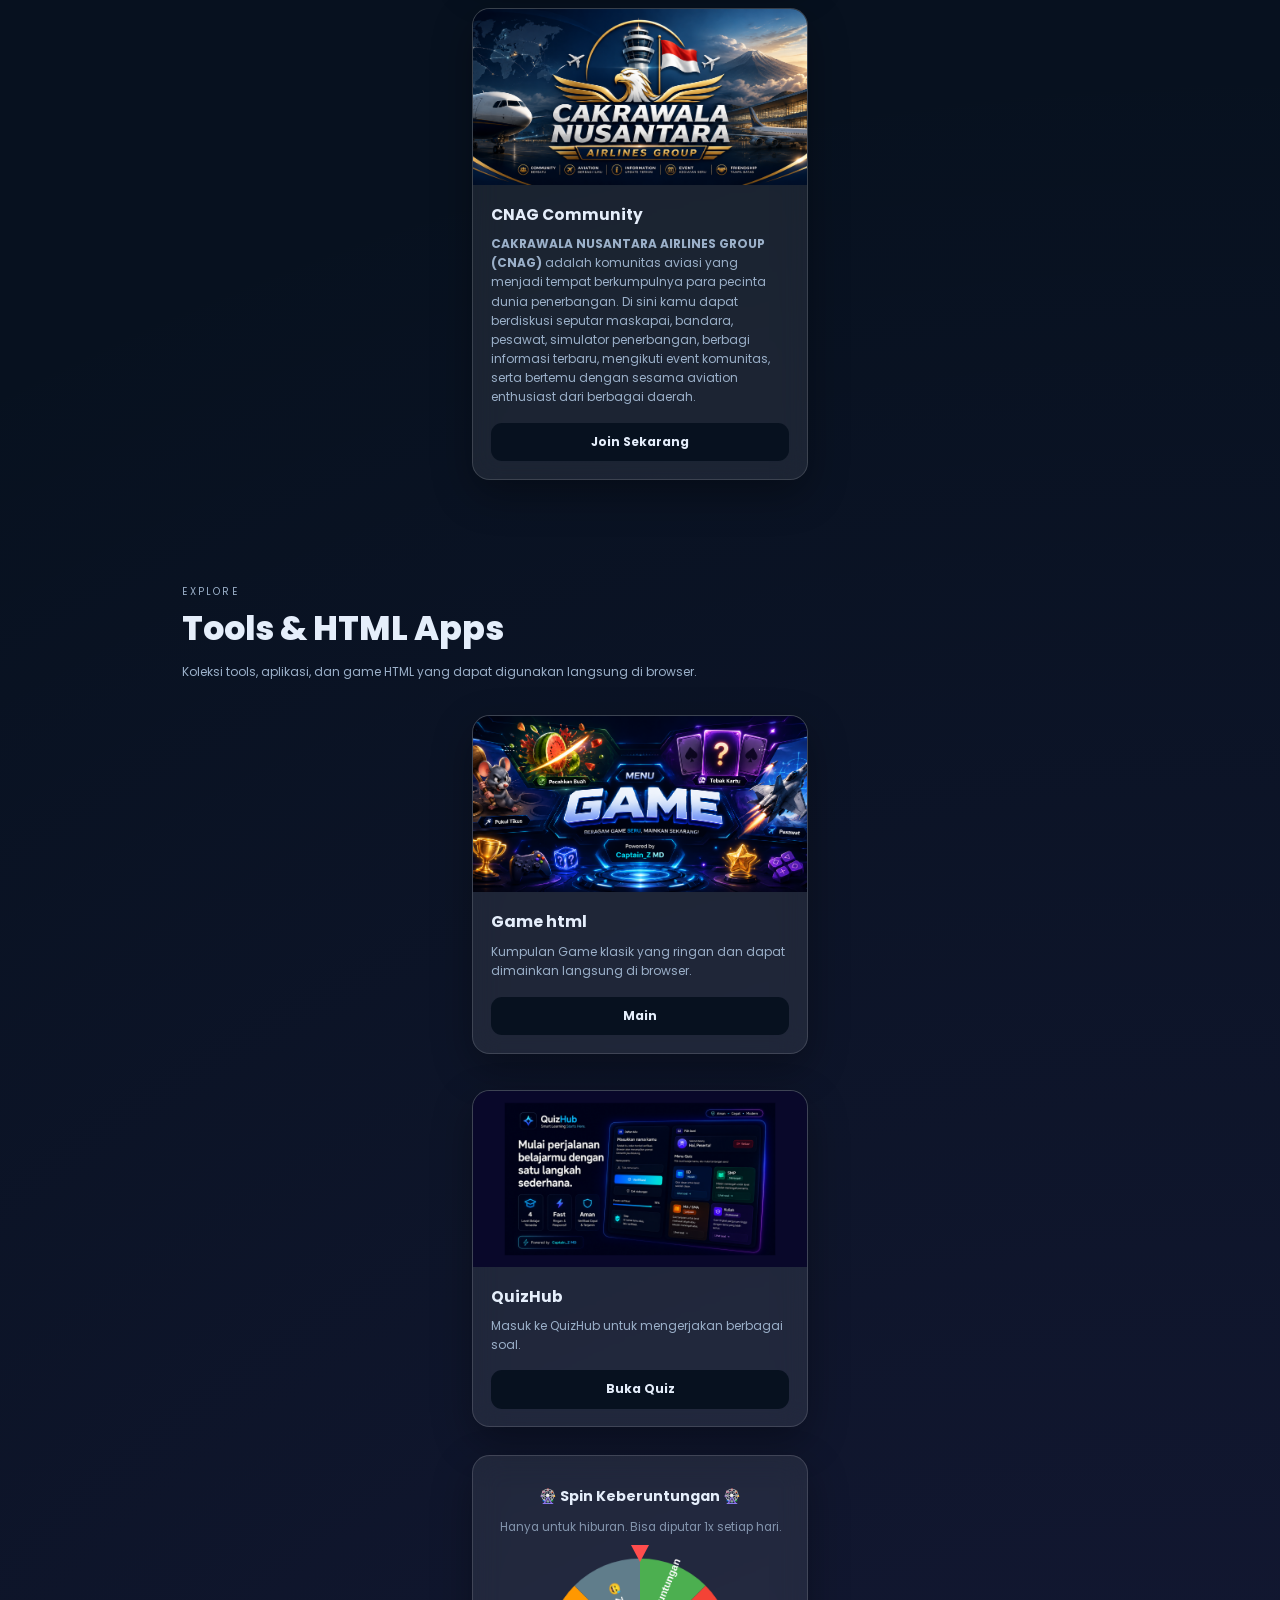
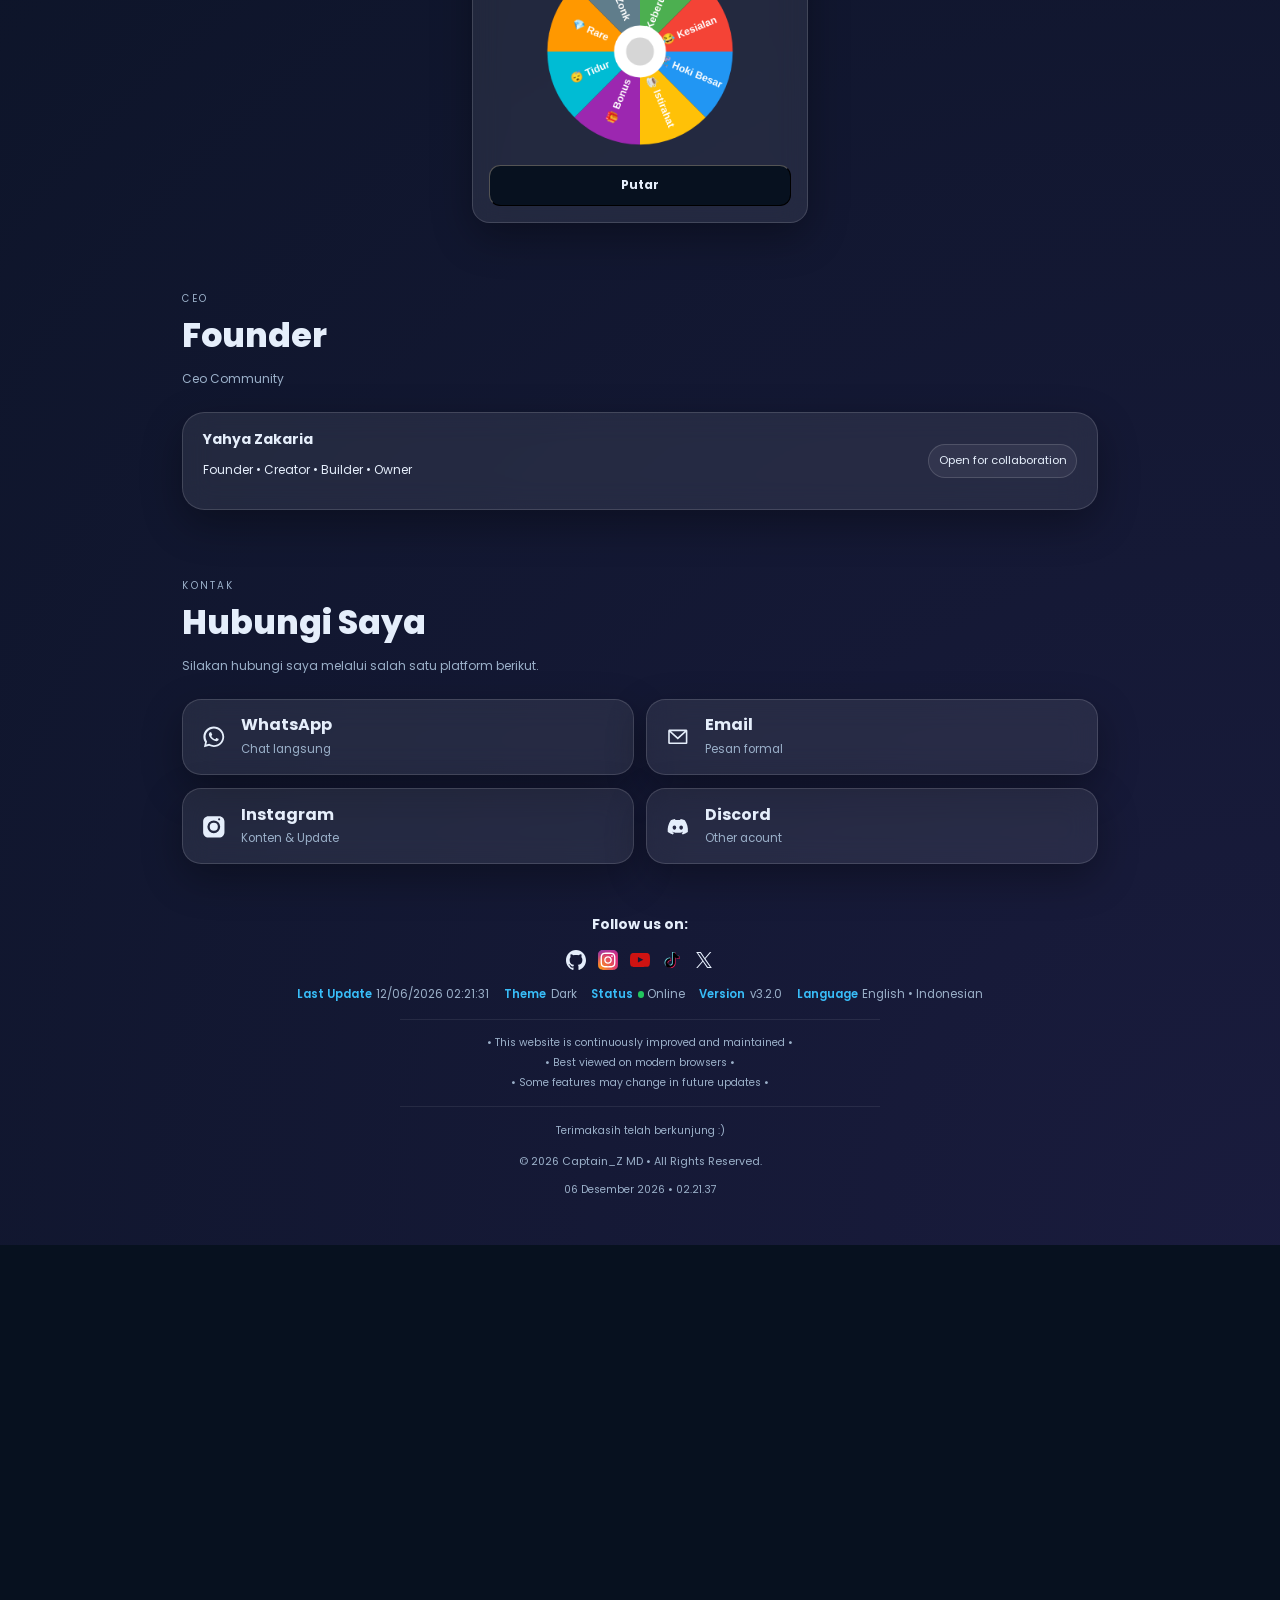
==== commit 7b5d88ab: "Update index.html" ====
--- a/index.html
+++ b/index.html
@@ -2,6 +2,7 @@
 <html lang="id">
 <head>
   <meta charset="UTF-8" />
+  <meta name="google-site-verification" content="mumt5B54ar6kKYGpc6W9U_pM-20pd97qBAdLR7tG0ow">
   <meta name="viewport" content="width=device-width, initial-scale=1.0"/>
   <meta name="theme-color" content="#0ea5e9" />
   <meta name="description" content="Singkat aja -> Website pribadi Captain Z / CPTZ301010 | Web Developer" />
@@ -46,4 +47,4 @@
 <script src="app.js"></script>
 <script src="script.js"></script>
 </body>
-</html>+</html>
--- a/style.css
+++ b/style.css
@@ -1,3 +1,4 @@
+
 :root{
   --bg:#07111f;
   --bg-soft:rgba(255,255,255,.06);
@@ -47,6 +48,7 @@
 }
 
 body{
+  zoom:.8;
   margin:0;
   font-family:'Poppins',system-ui,-apple-system,sans-serif;
   background:
@@ -1507,7 +1509,6 @@
         transform:translateY(0);
     }
 }
-/* ==================== SMART STORY GALLERY ==================== */
 
 .story-section{
   width:100%;
@@ -1640,7 +1641,7 @@
   }
 
 }
-/* ==================== STORY VIEWER ==================== */
+
 
 .story-viewer{
   position:fixed;
@@ -1674,7 +1675,6 @@
   background:rgba(0,0,0,.92);
 }
 
-/* KONTEN UTAMA */
 .story-viewer-content{
   position:relative;
   z-index:2;
@@ -1690,7 +1690,6 @@
   gap:12px;
 }
 
-/* AREA MEDIA */
 .story-viewer-media-wrap{
   width:100%;
   max-height:78vh;
@@ -1702,7 +1701,6 @@
   overflow:hidden;
 }
 
-/* MEDIA */
 .story-media-box{
   display:flex;
   align-items:center;
@@ -1729,7 +1727,6 @@
   -webkit-user-select:none;
 }
 
-/* VIDEO */
 .story-media-box video.story-viewer-media{
   width:auto;
   height:auto;
@@ -1742,7 +1739,6 @@
   object-fit:contain;
 }
 
-/* TOMBOL NAVIGASI */
 .story-navigation{
   width:100%;
 
@@ -1785,7 +1781,6 @@
   background:rgba(255,255,255,.15);
 }
 
-/* CLOSE */
 .story-close{
   position:fixed;
 
@@ -1795,7 +1790,6 @@
   z-index:10;
 }
 
-/* INFO DI BAWAH MEDIA */
 .story-info{
   position:static;
 
@@ -1833,8 +1827,6 @@
   font-size:.9rem;
 }
 
-
-/* MOBILE */
 @media (max-width:600px){
 
   .story-viewer{
@@ -1874,4 +1866,4 @@
   .story-text p{
     font-size:12px;
   }
-}+}
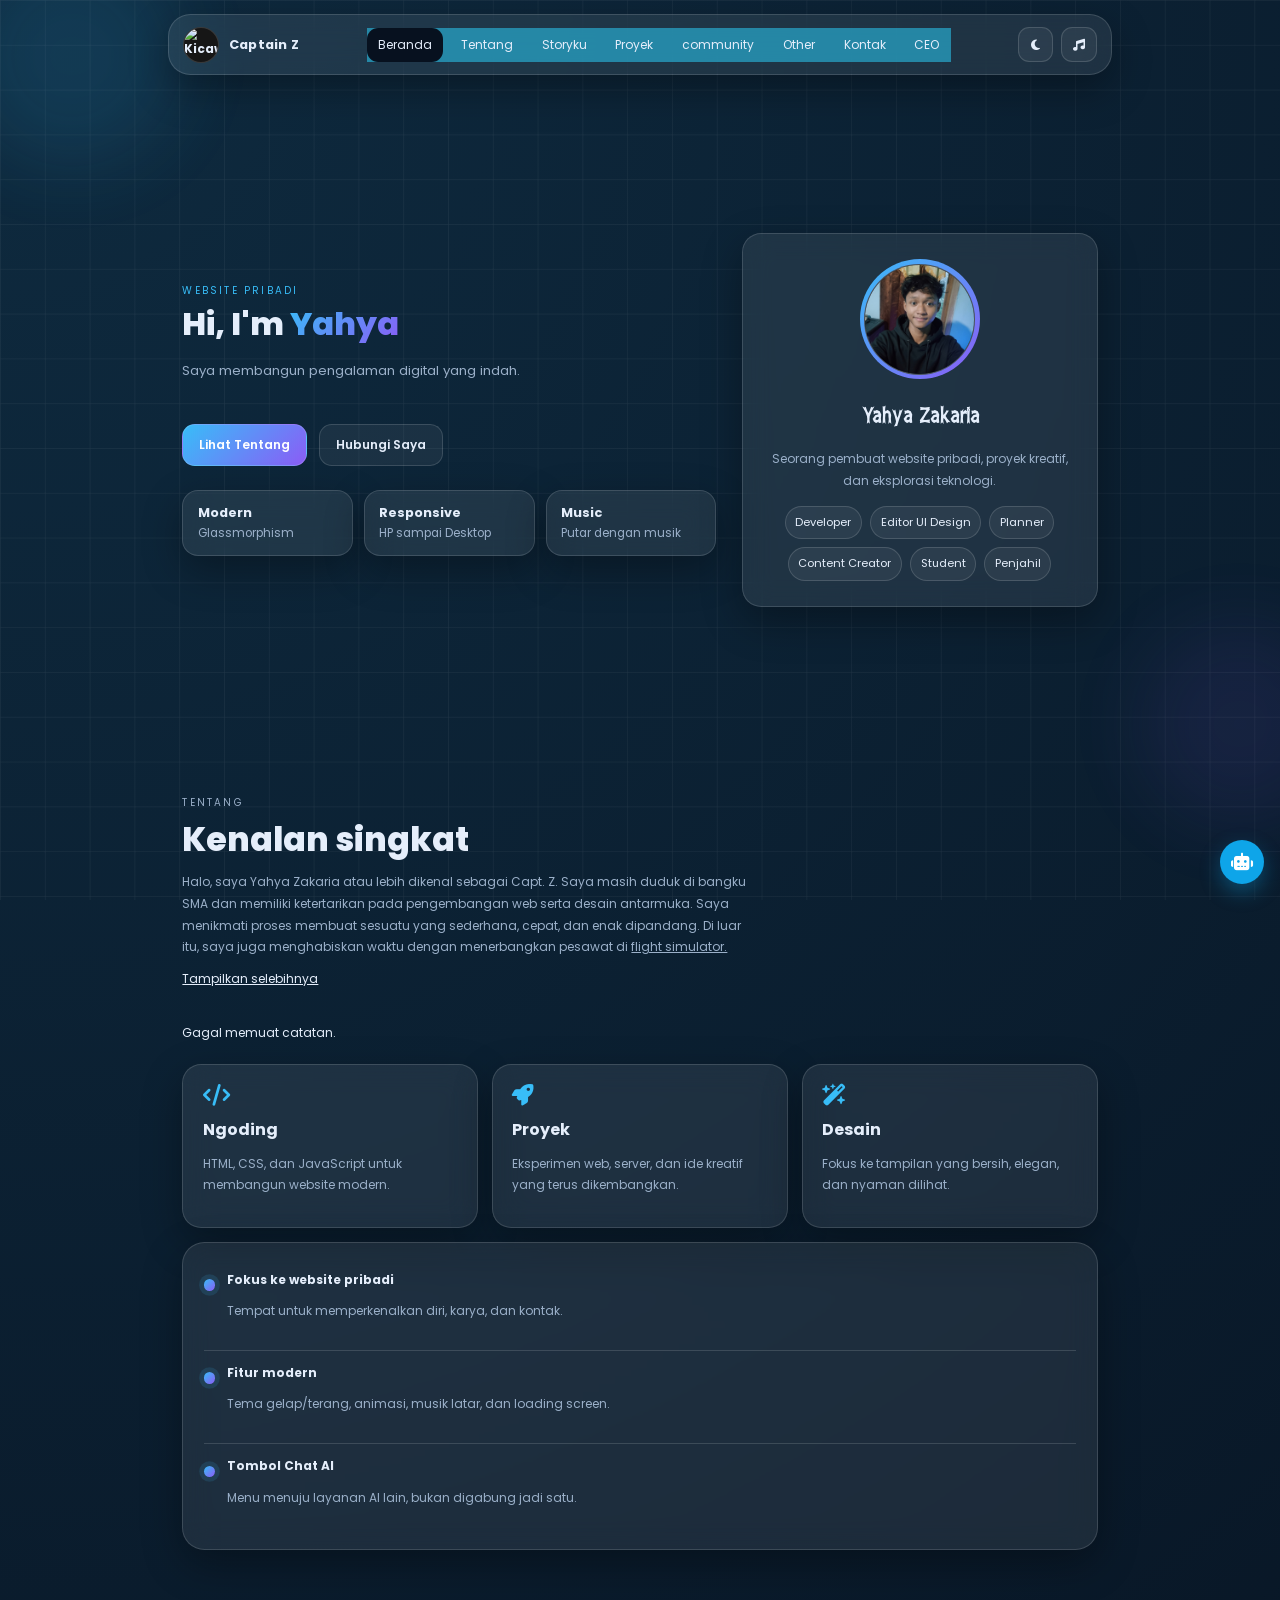
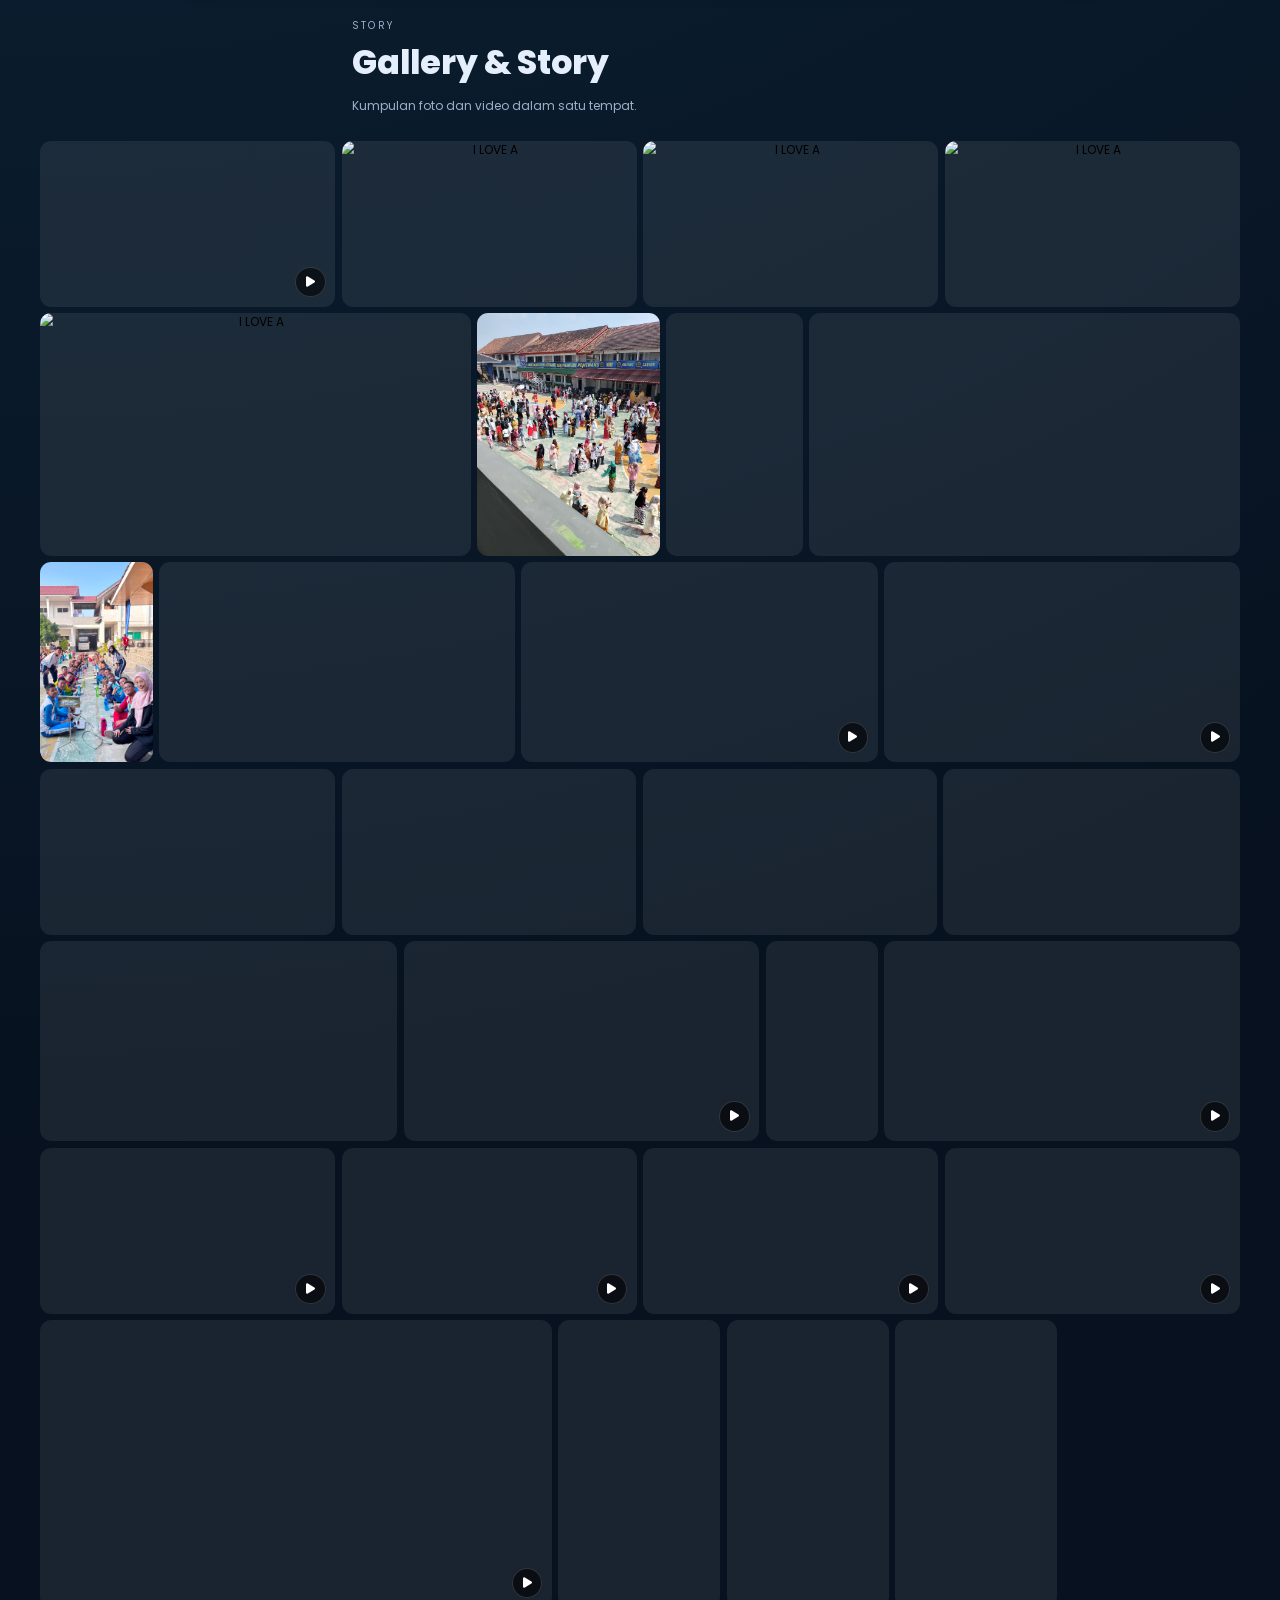
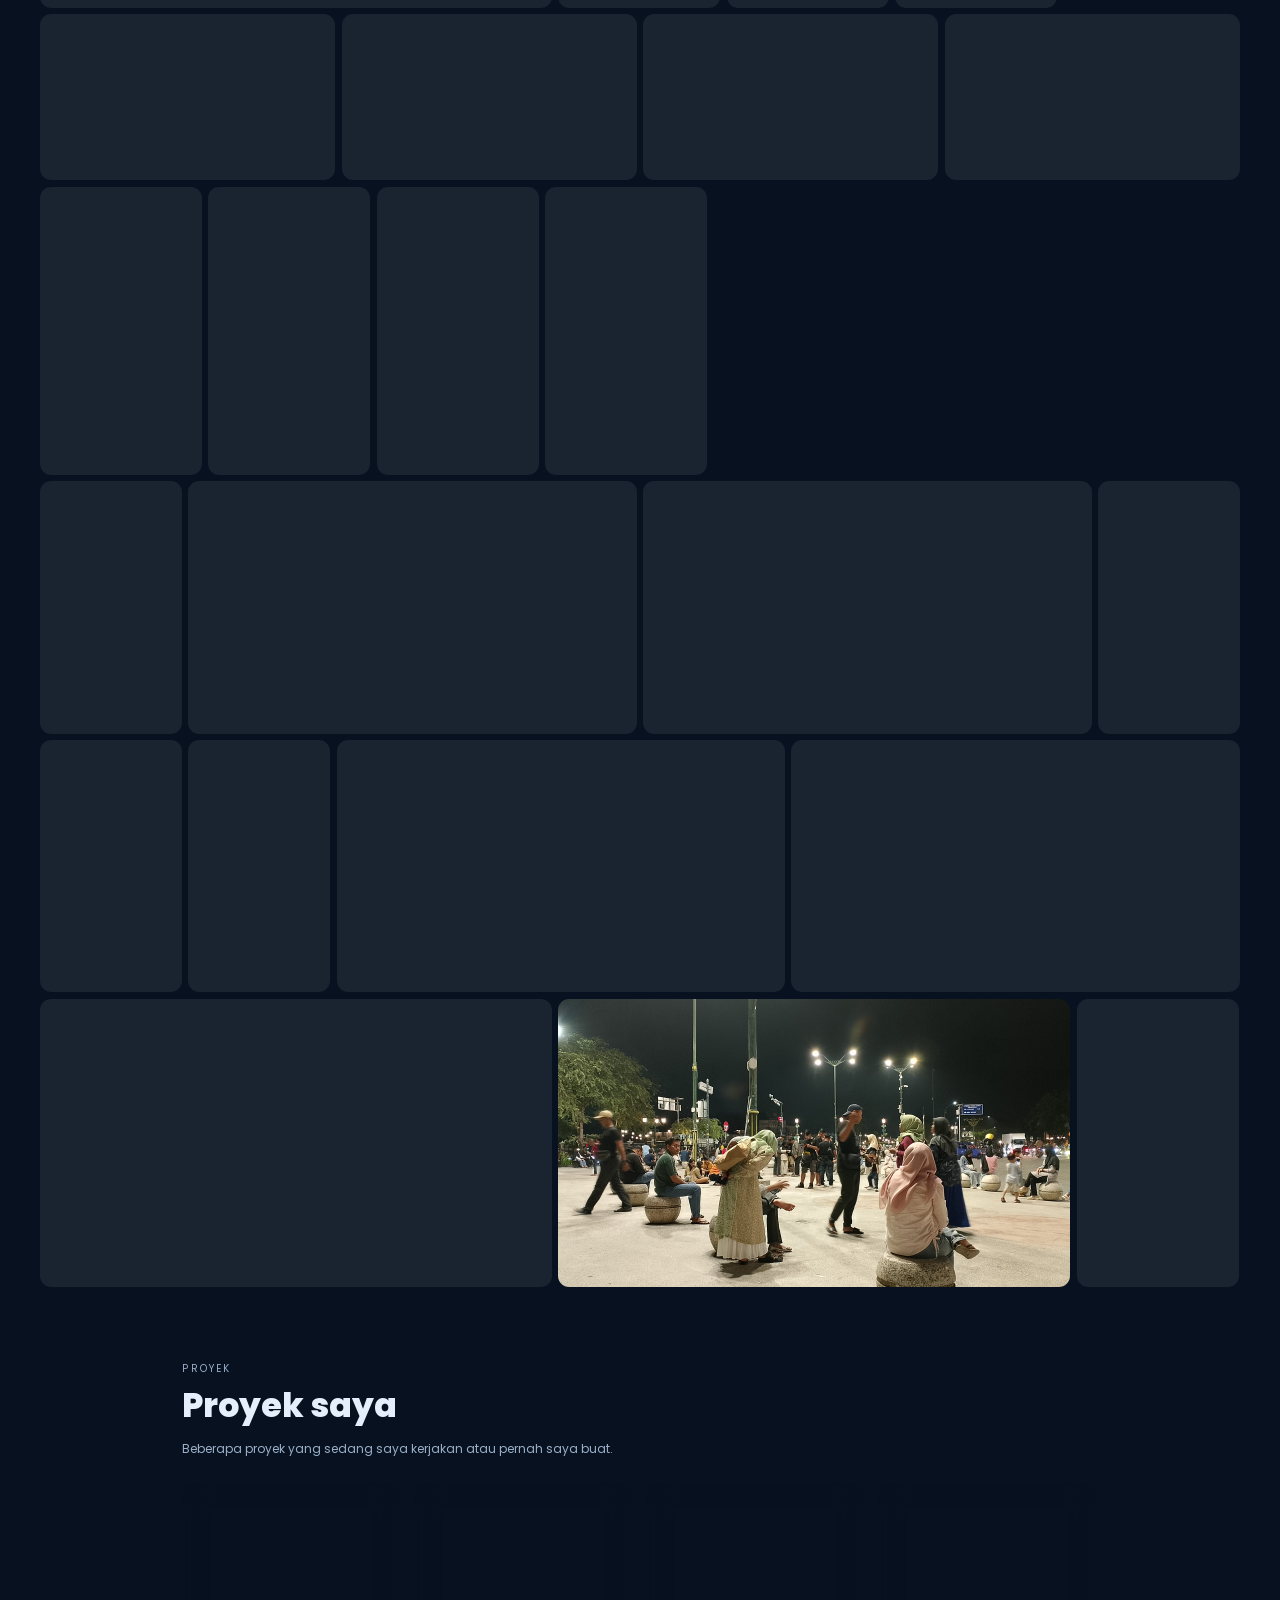
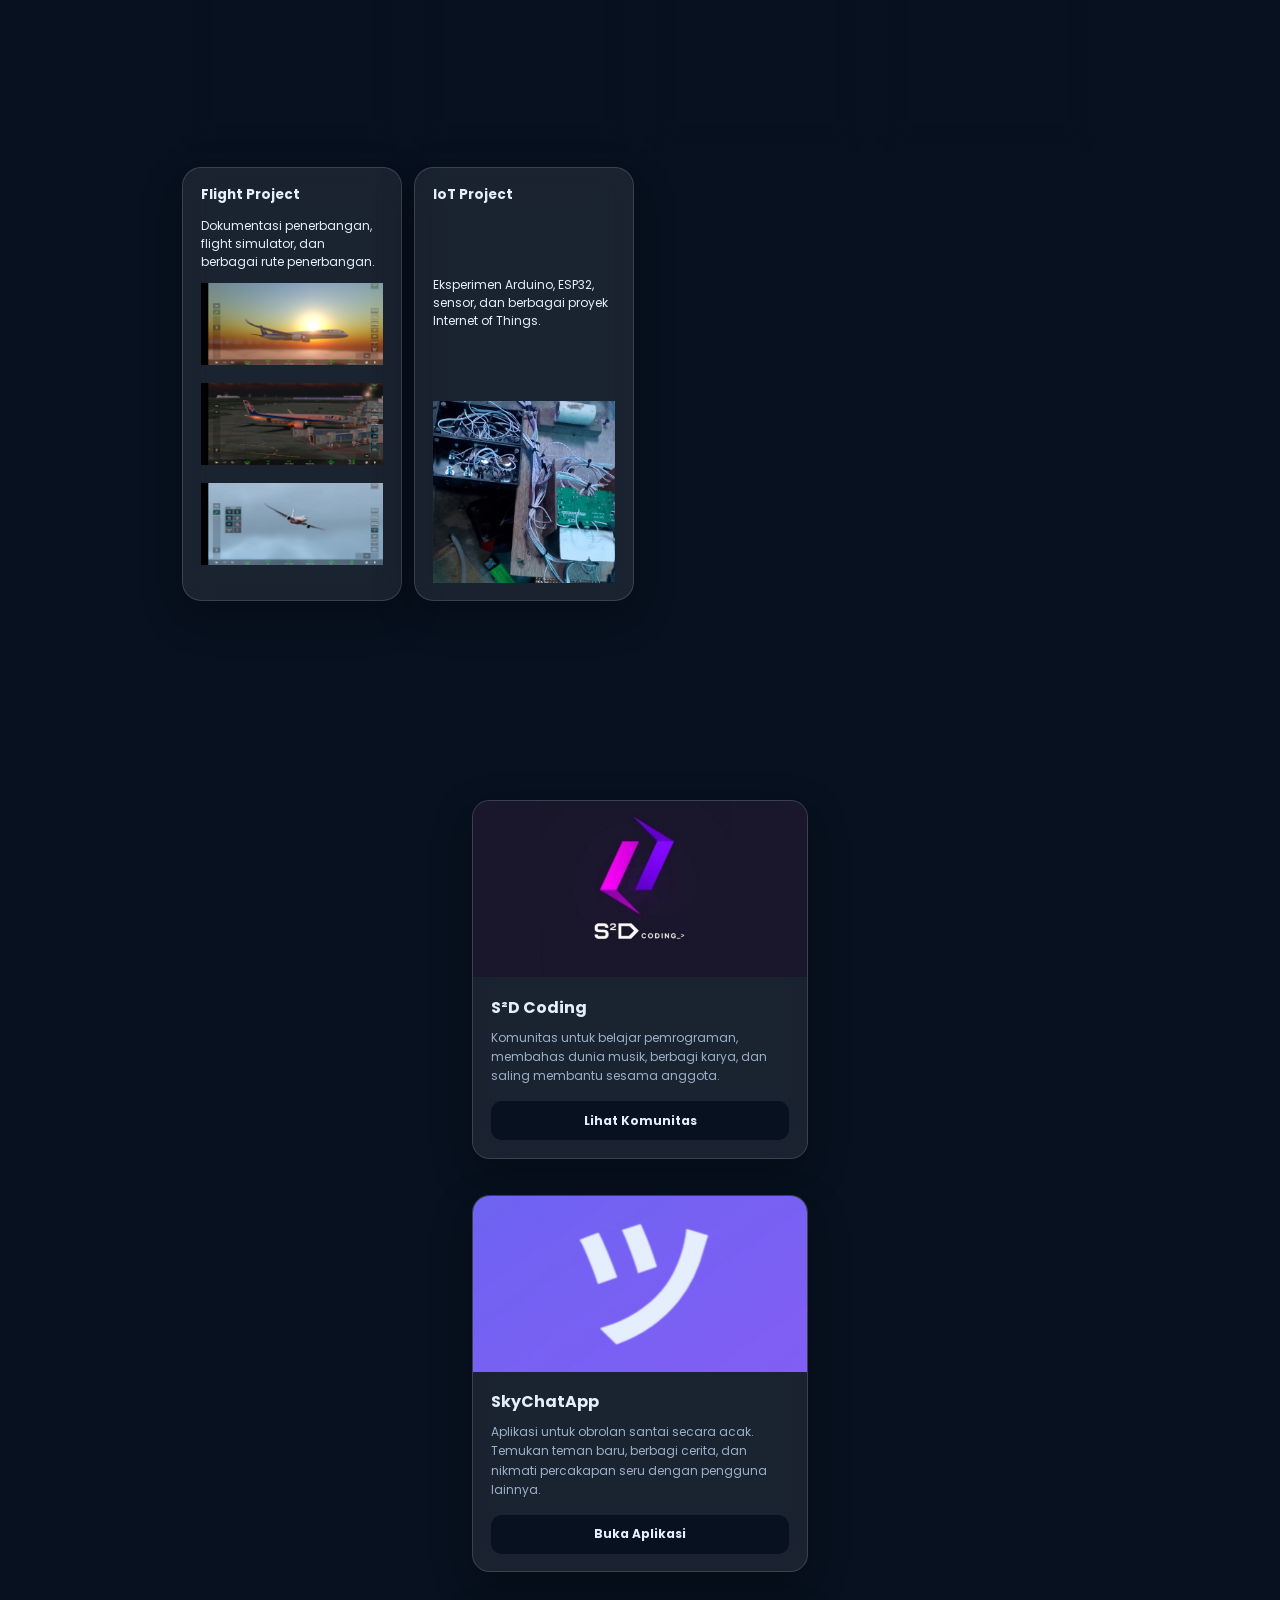
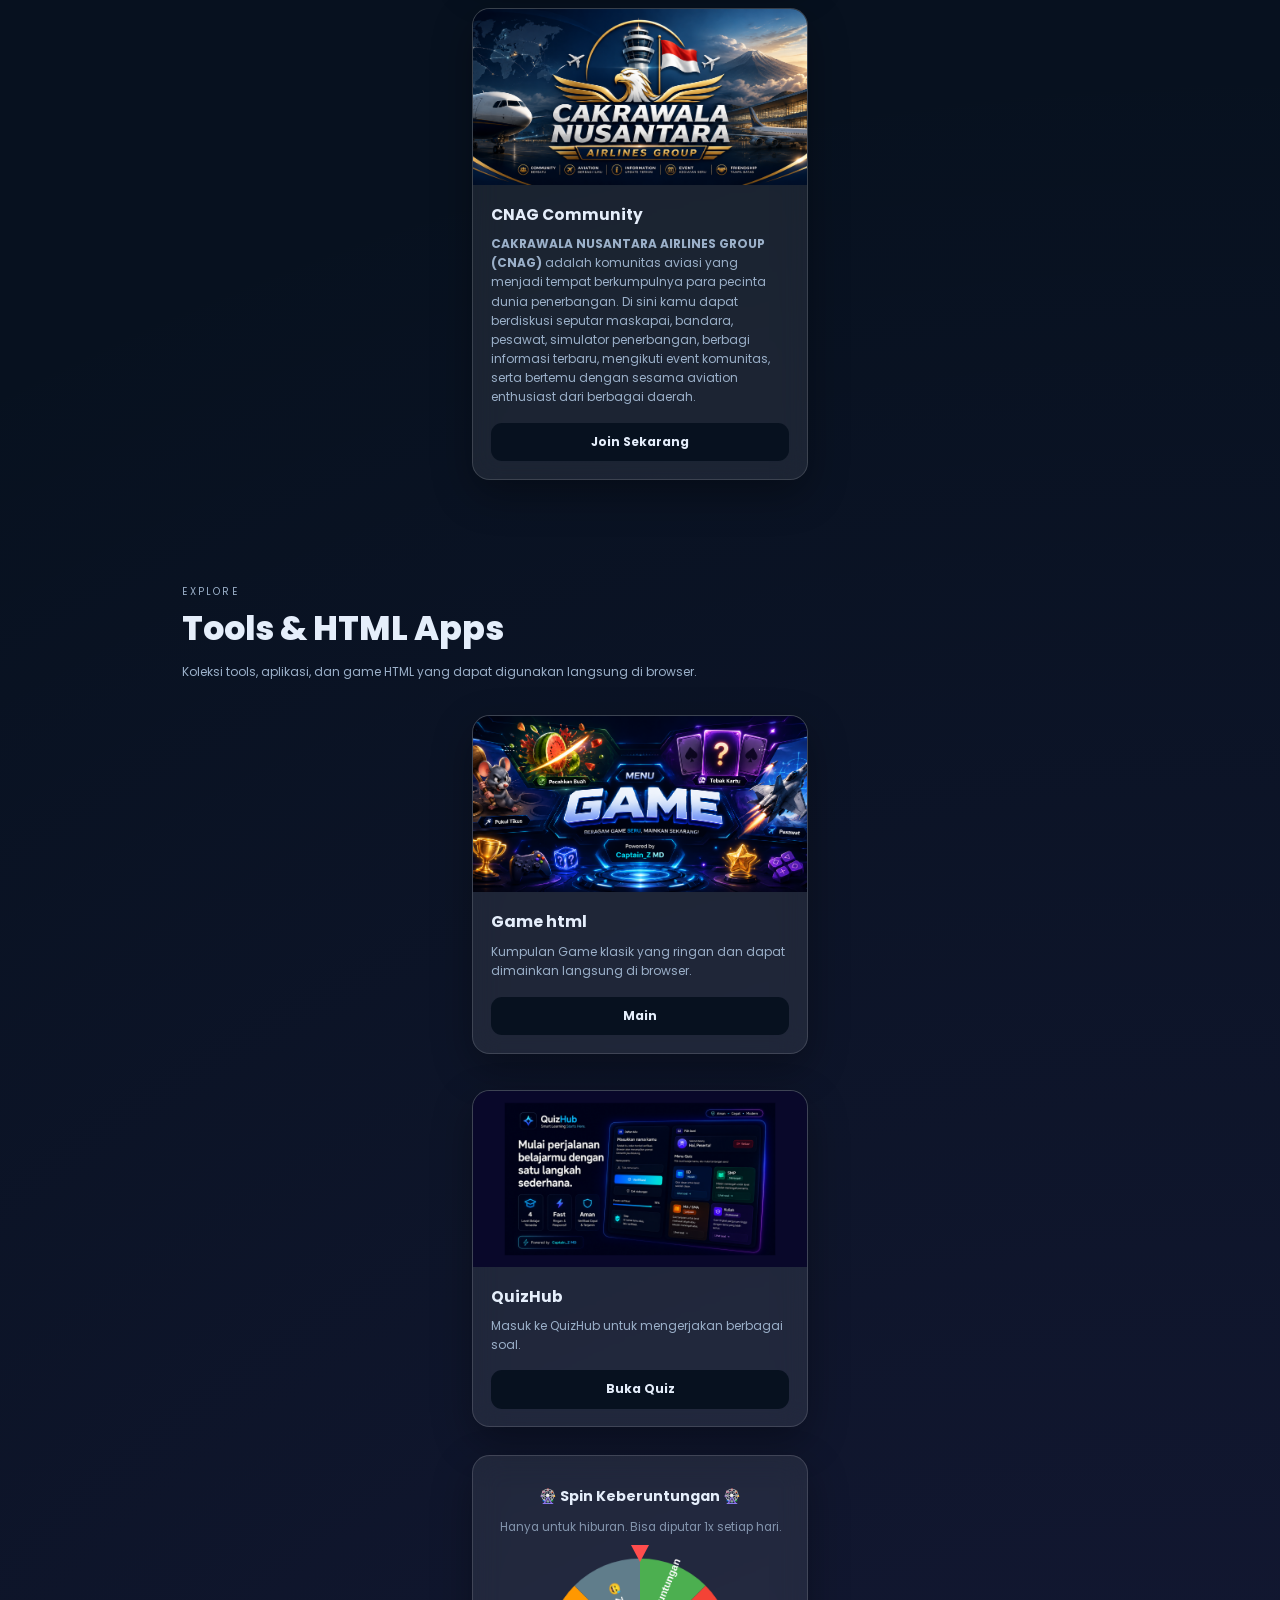
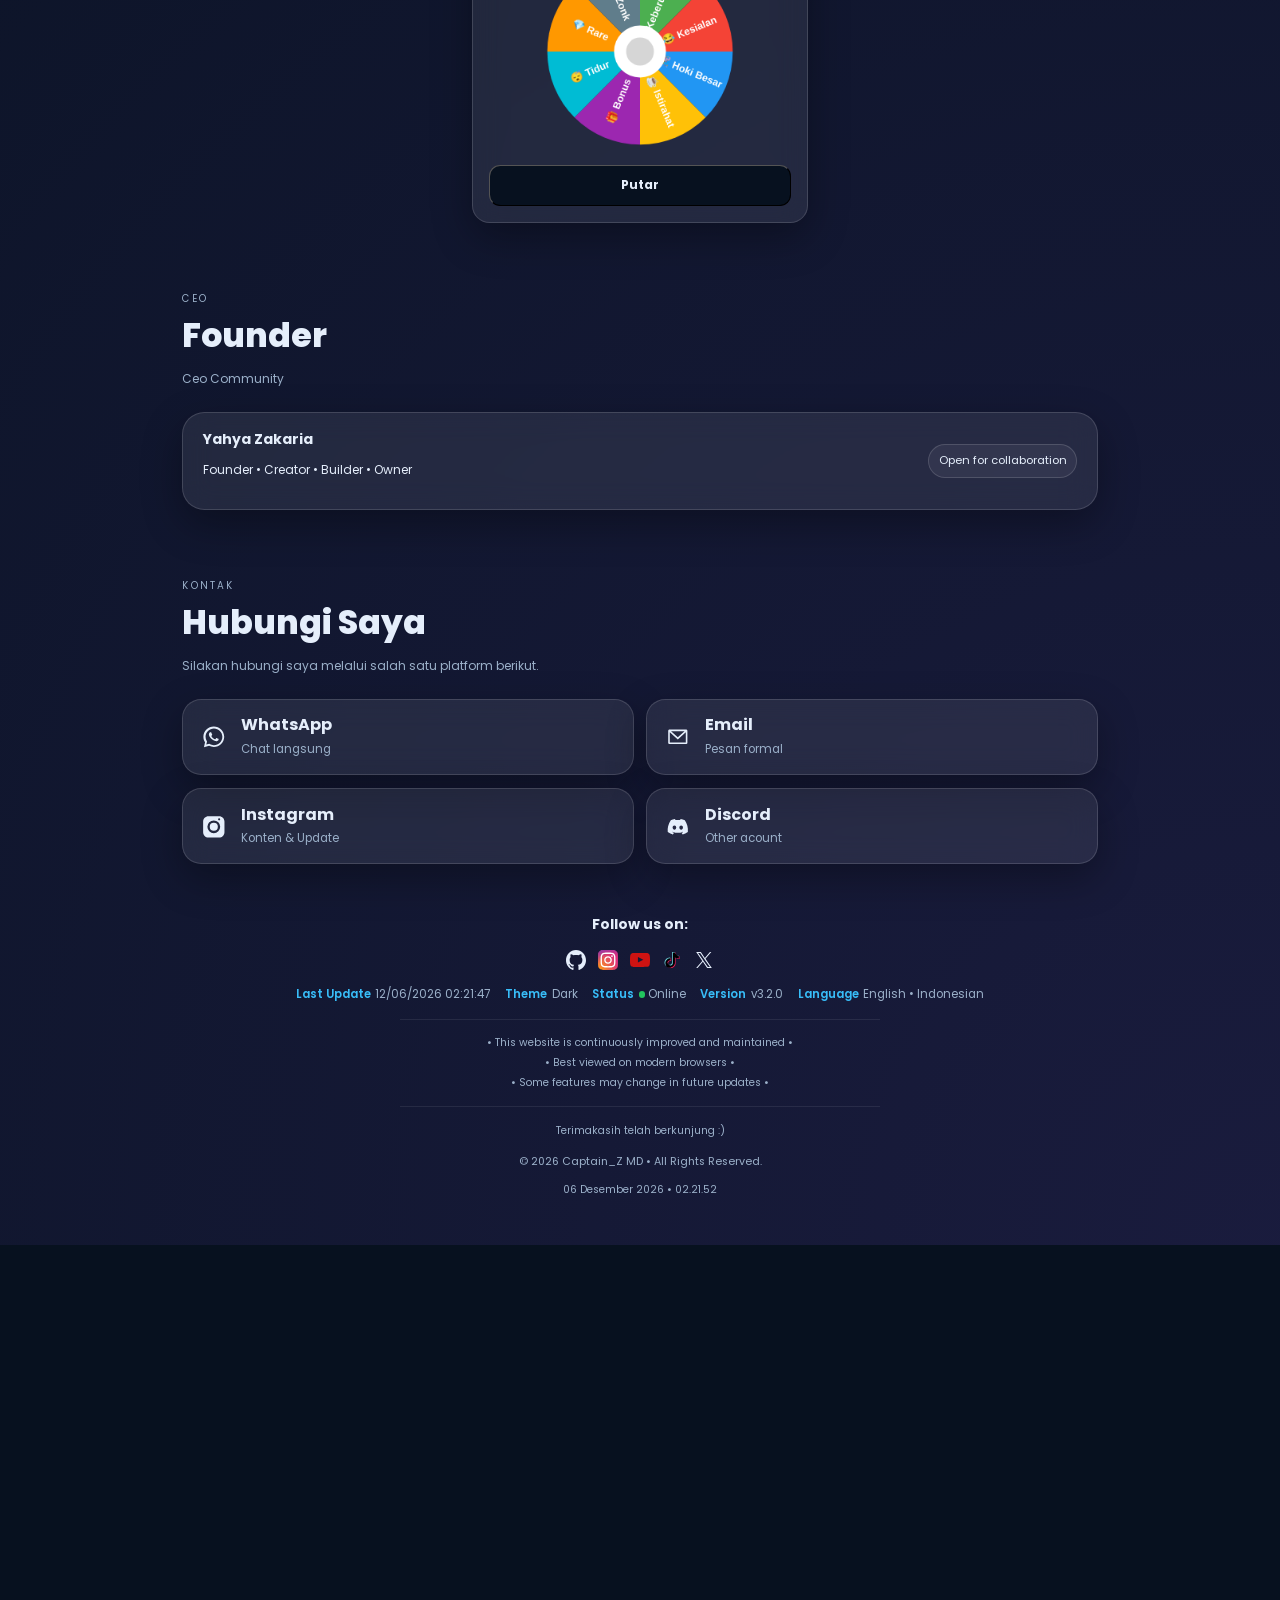
==== commit 116f52bb: "Update index.html" ====
--- a/index.html
+++ b/index.html
@@ -2,7 +2,7 @@
 <html lang="id">
 <head>
   <meta charset="UTF-8" />
-  <meta name="google-site-verification" content="mumt5B54ar6kKYGpc6W9U_pM-20pd97qBAdLR7tG0ow">
+  <meta name="google-site-verification" content="TuZPdLgNRAPsGS4u3b60sbXDJxlBEyumrEJWBvkhQTE">
   <meta name="viewport" content="width=device-width, initial-scale=1.0"/>
   <meta name="theme-color" content="#0ea5e9" />
   <meta name="description" content="Singkat aja -> Website pribadi Captain Z / CPTZ301010 | Web Developer" />
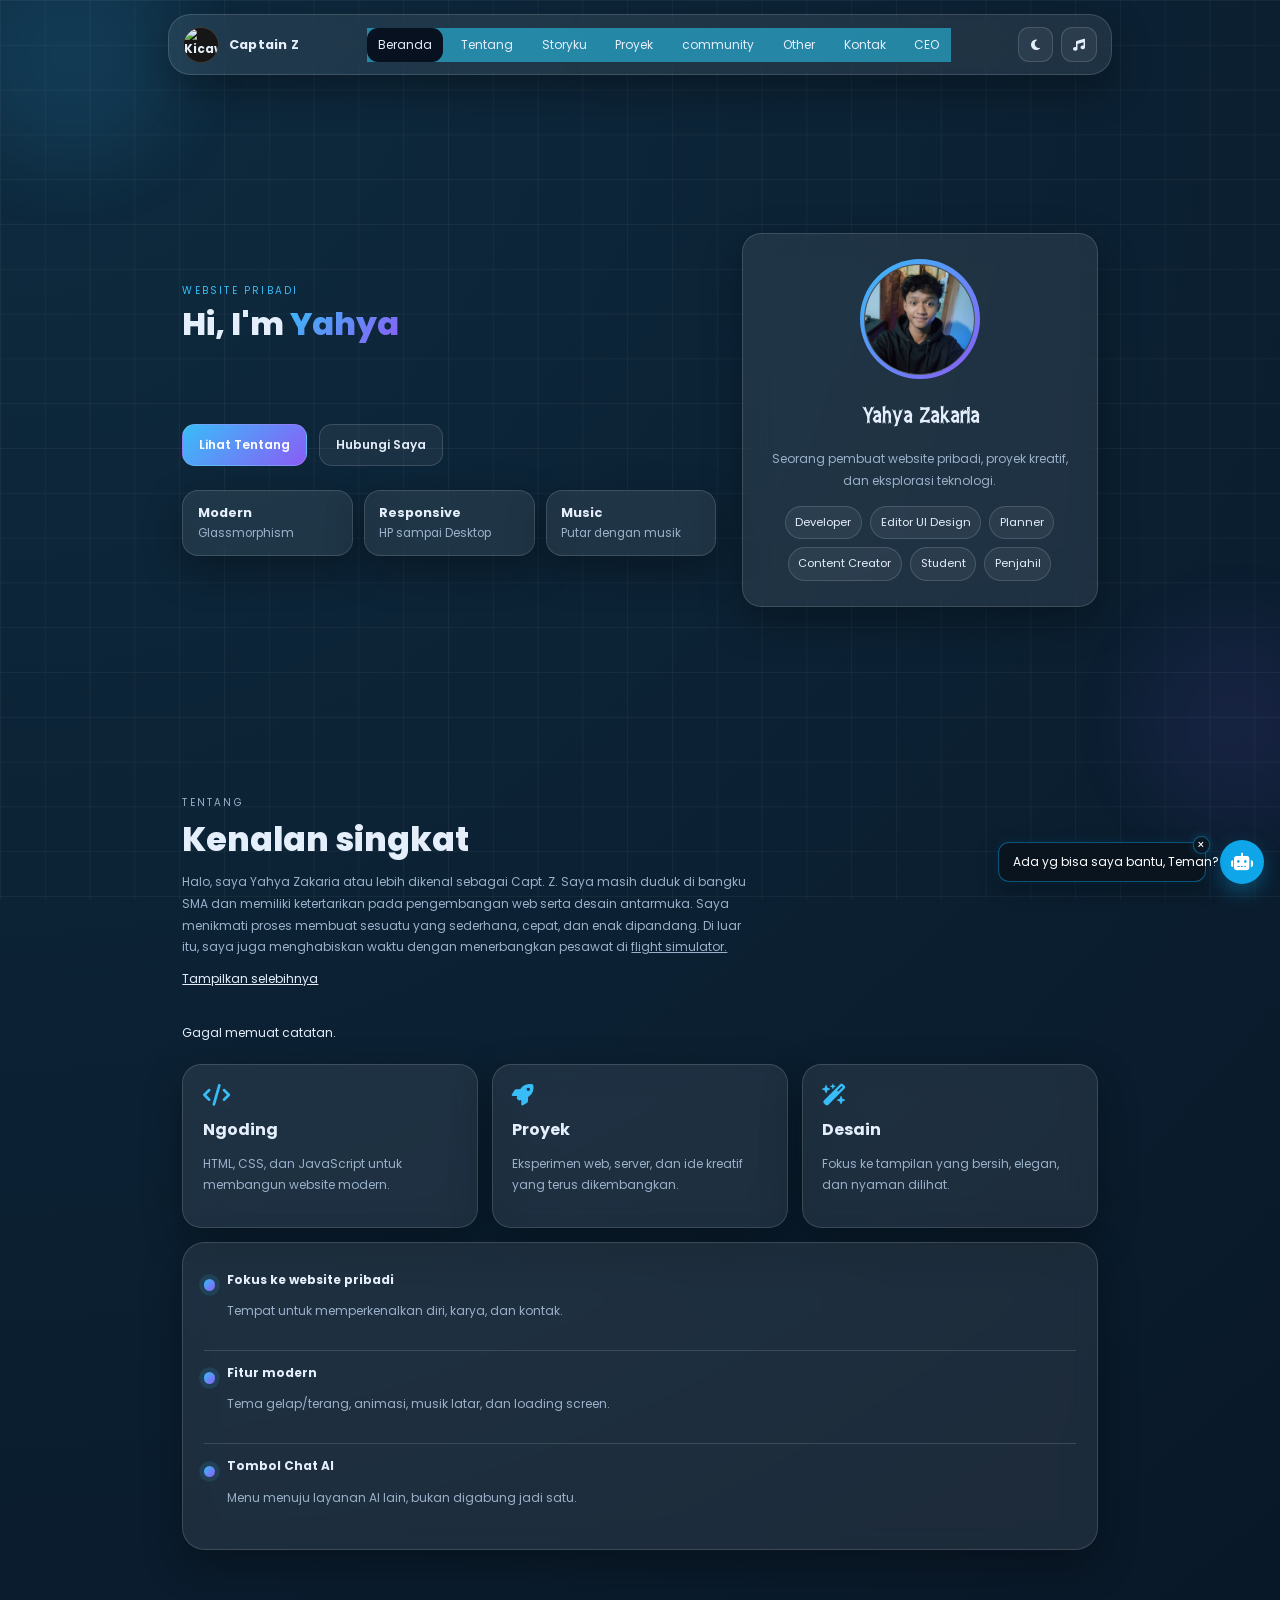
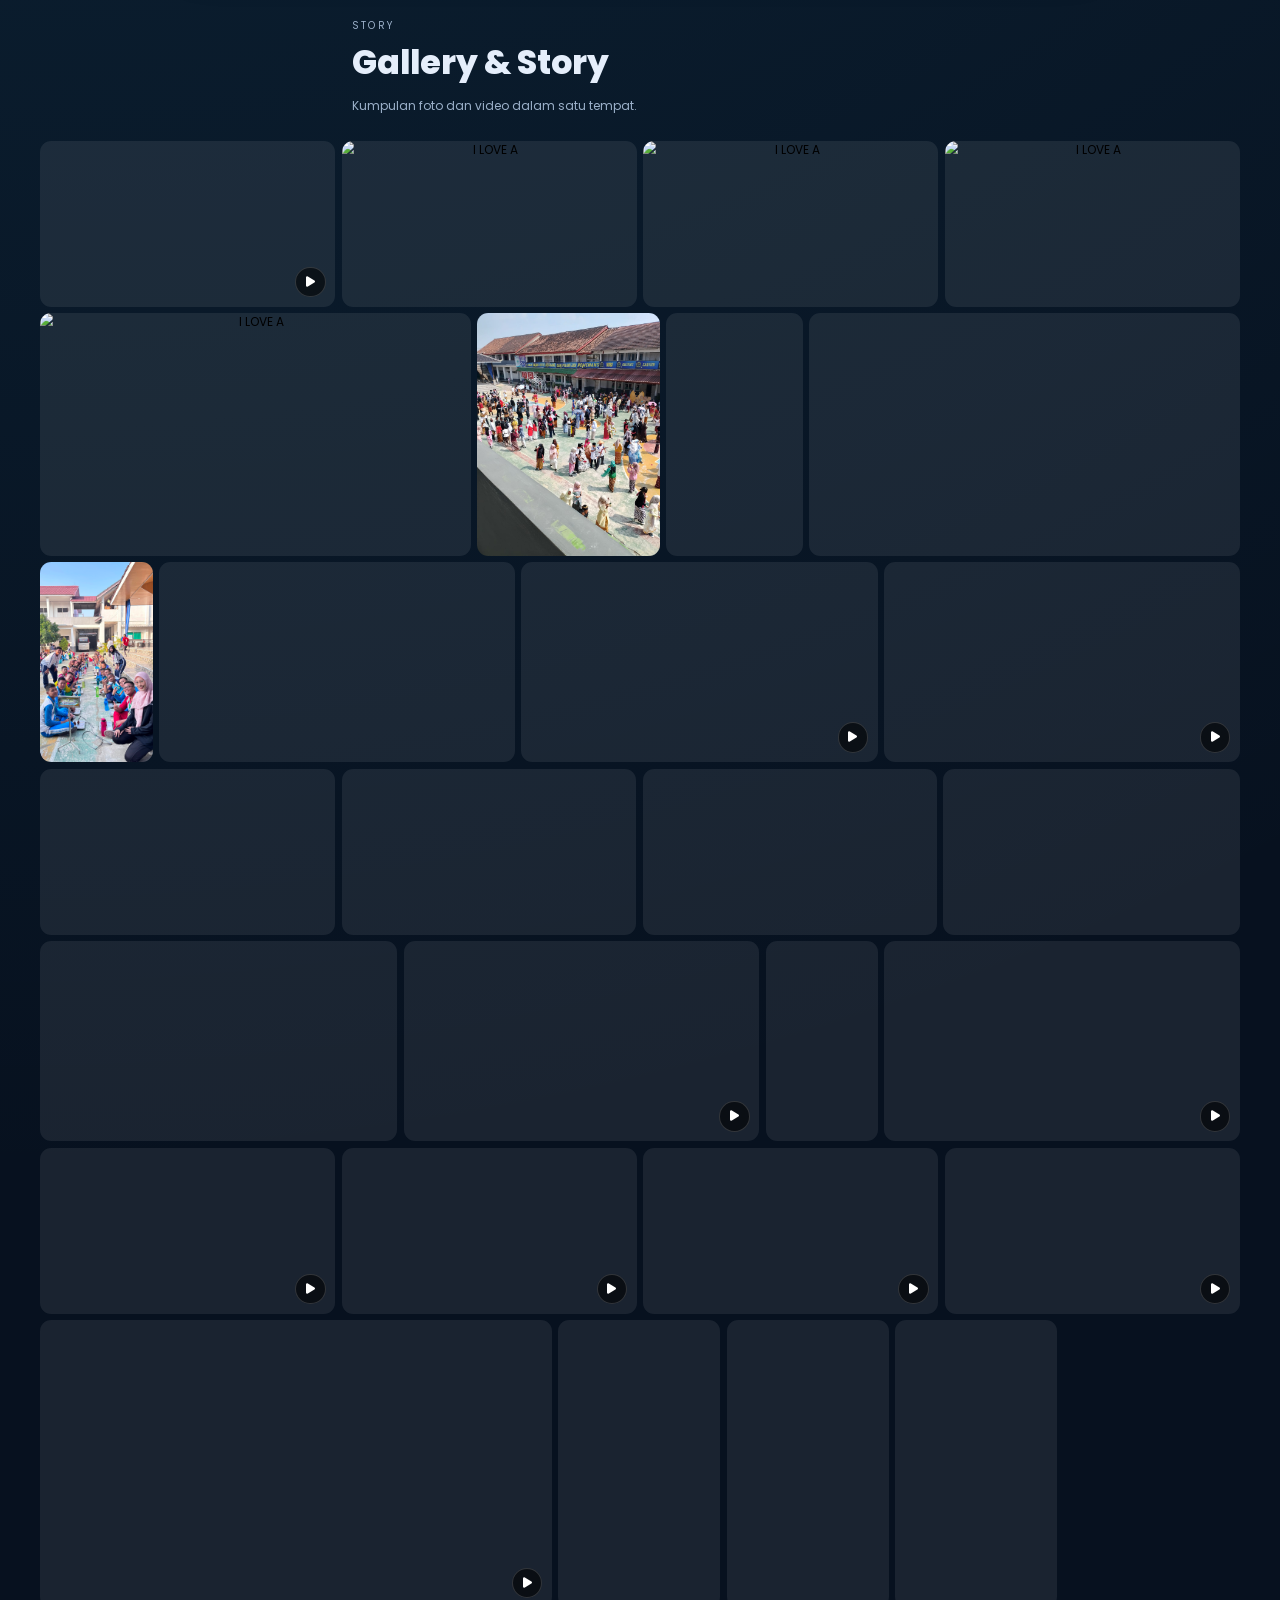
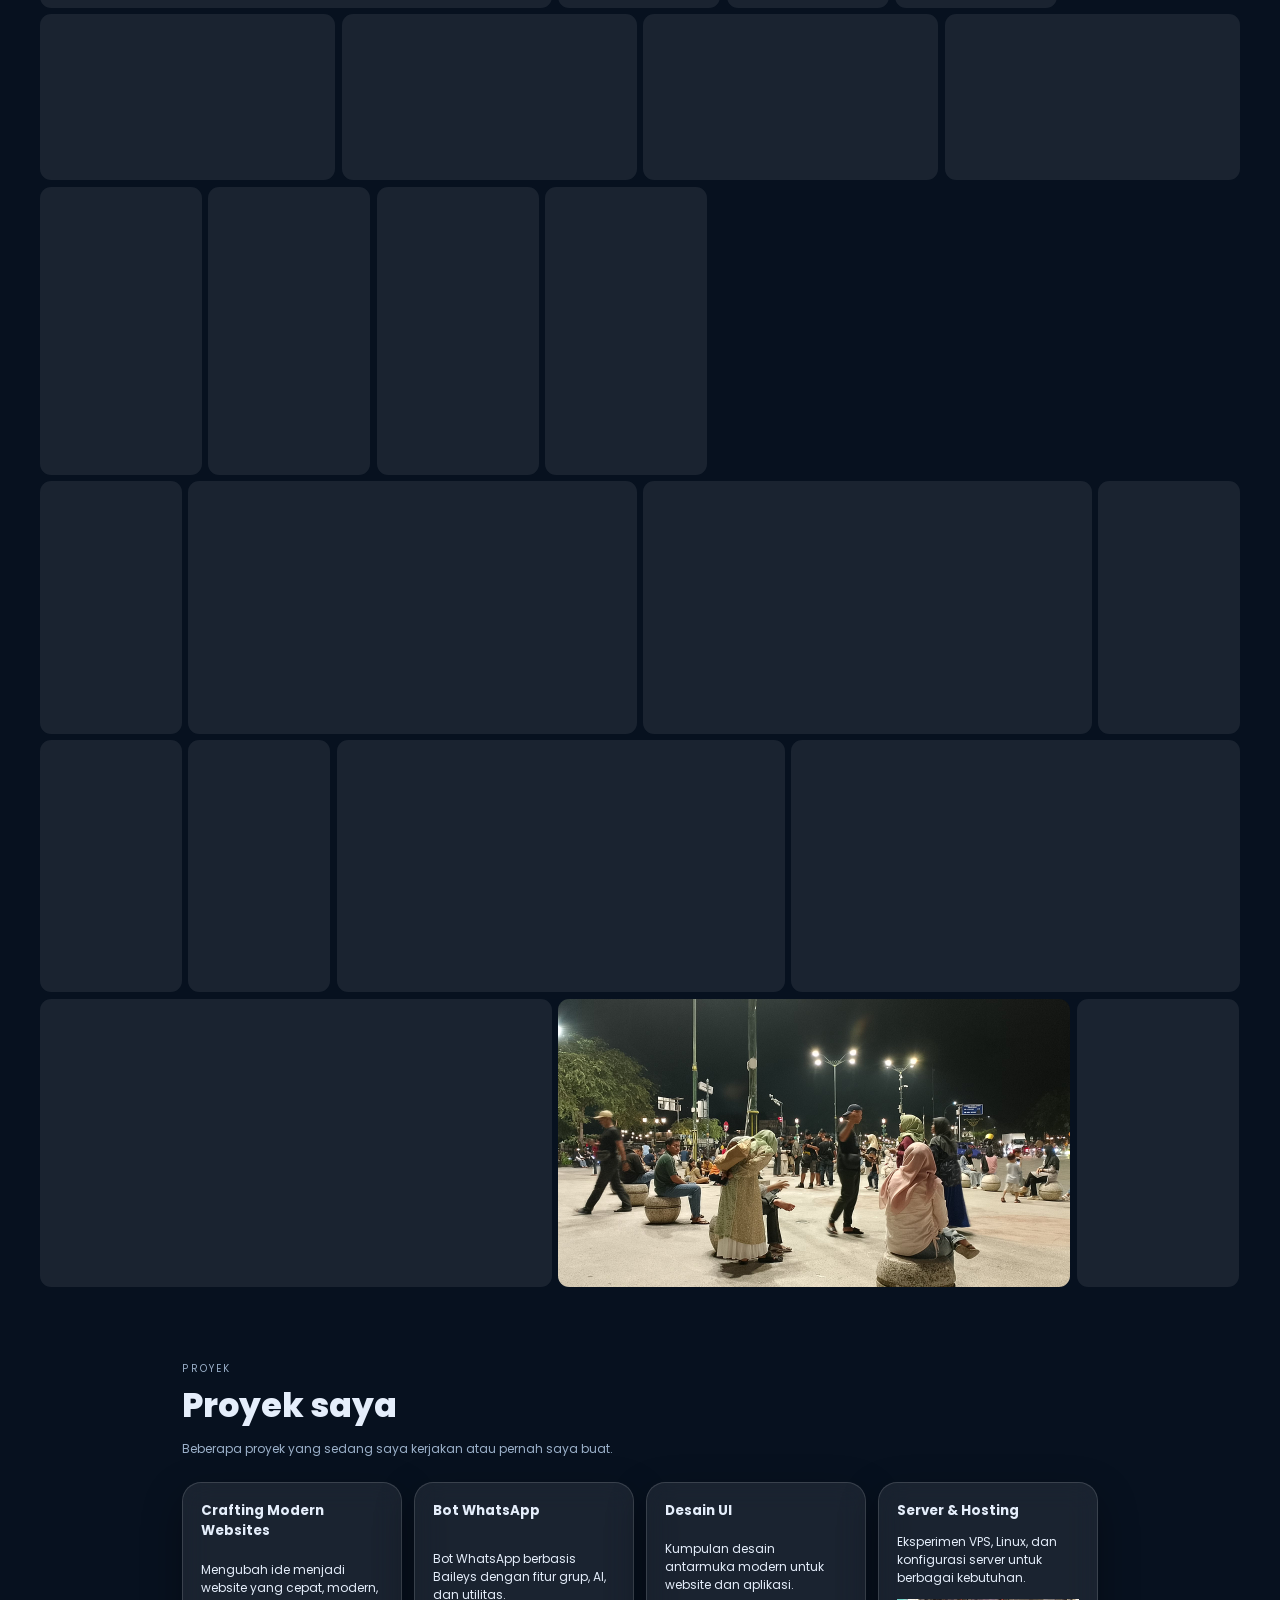
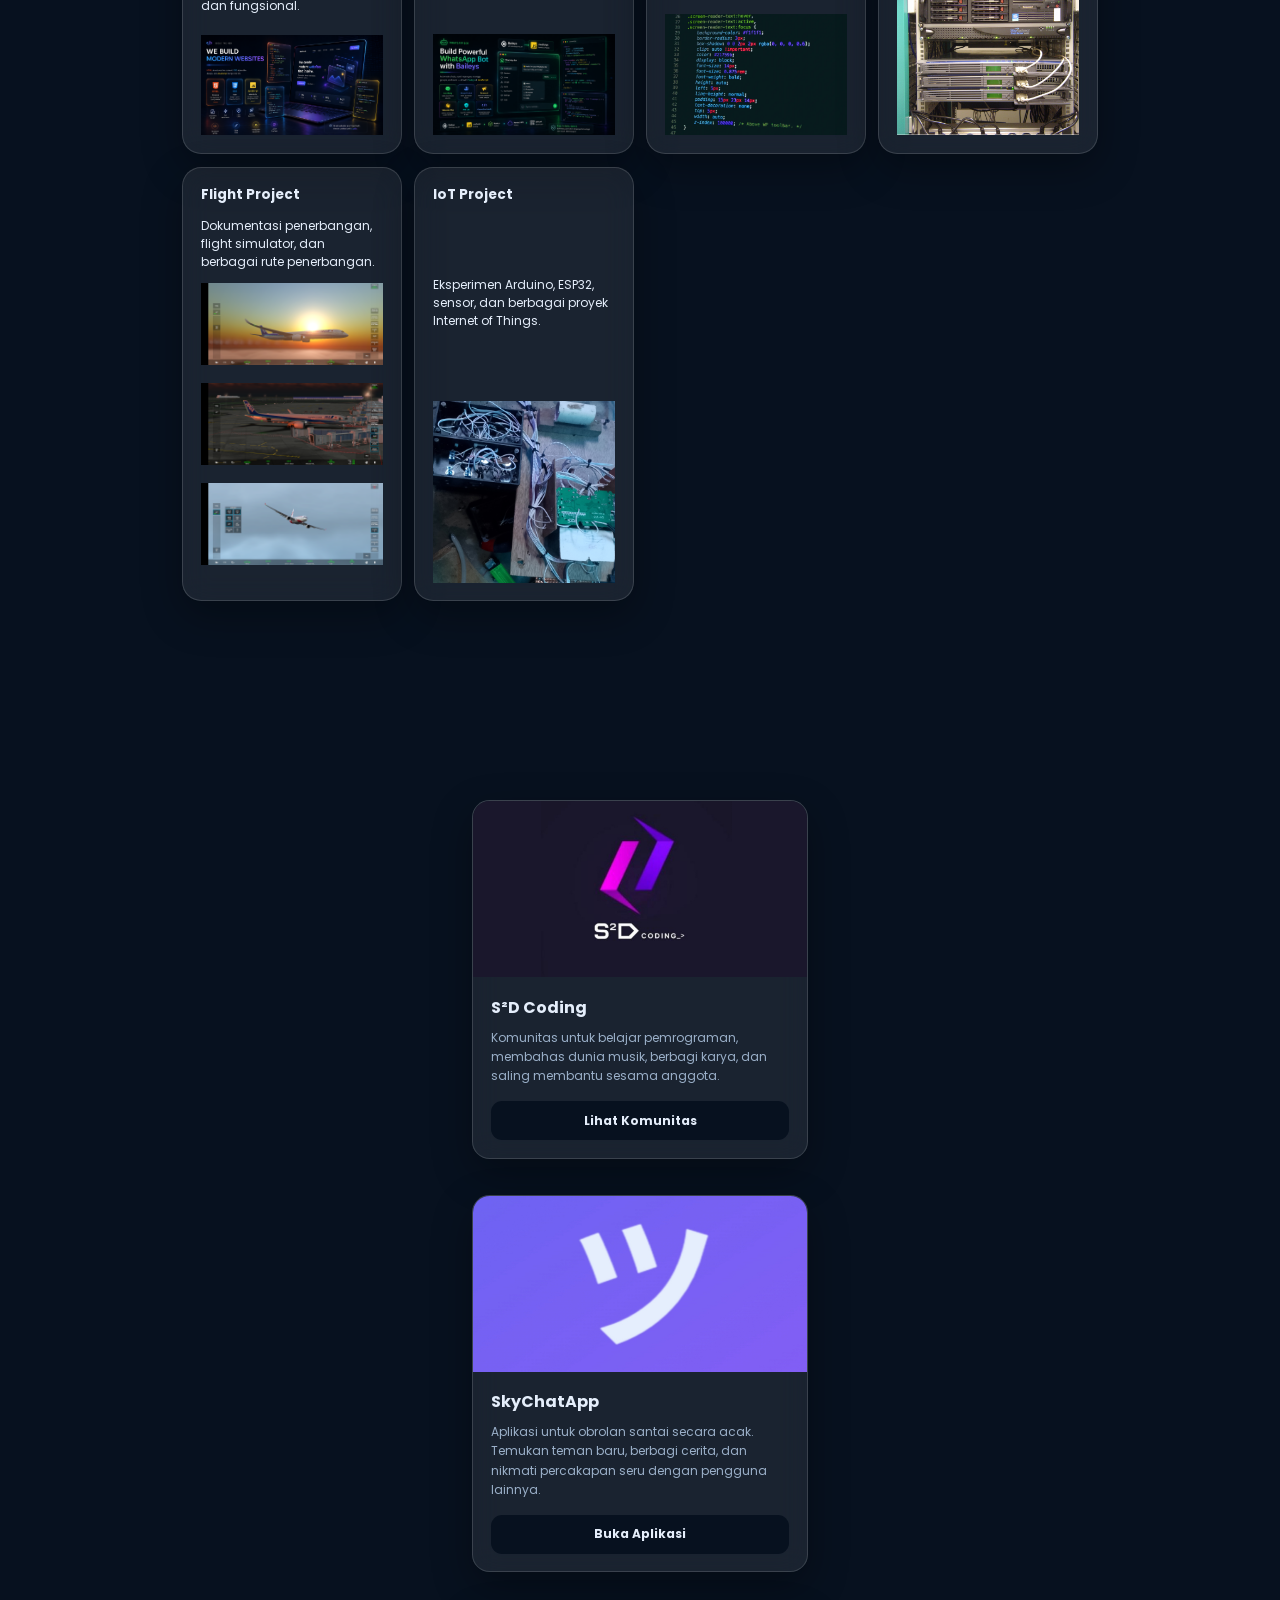
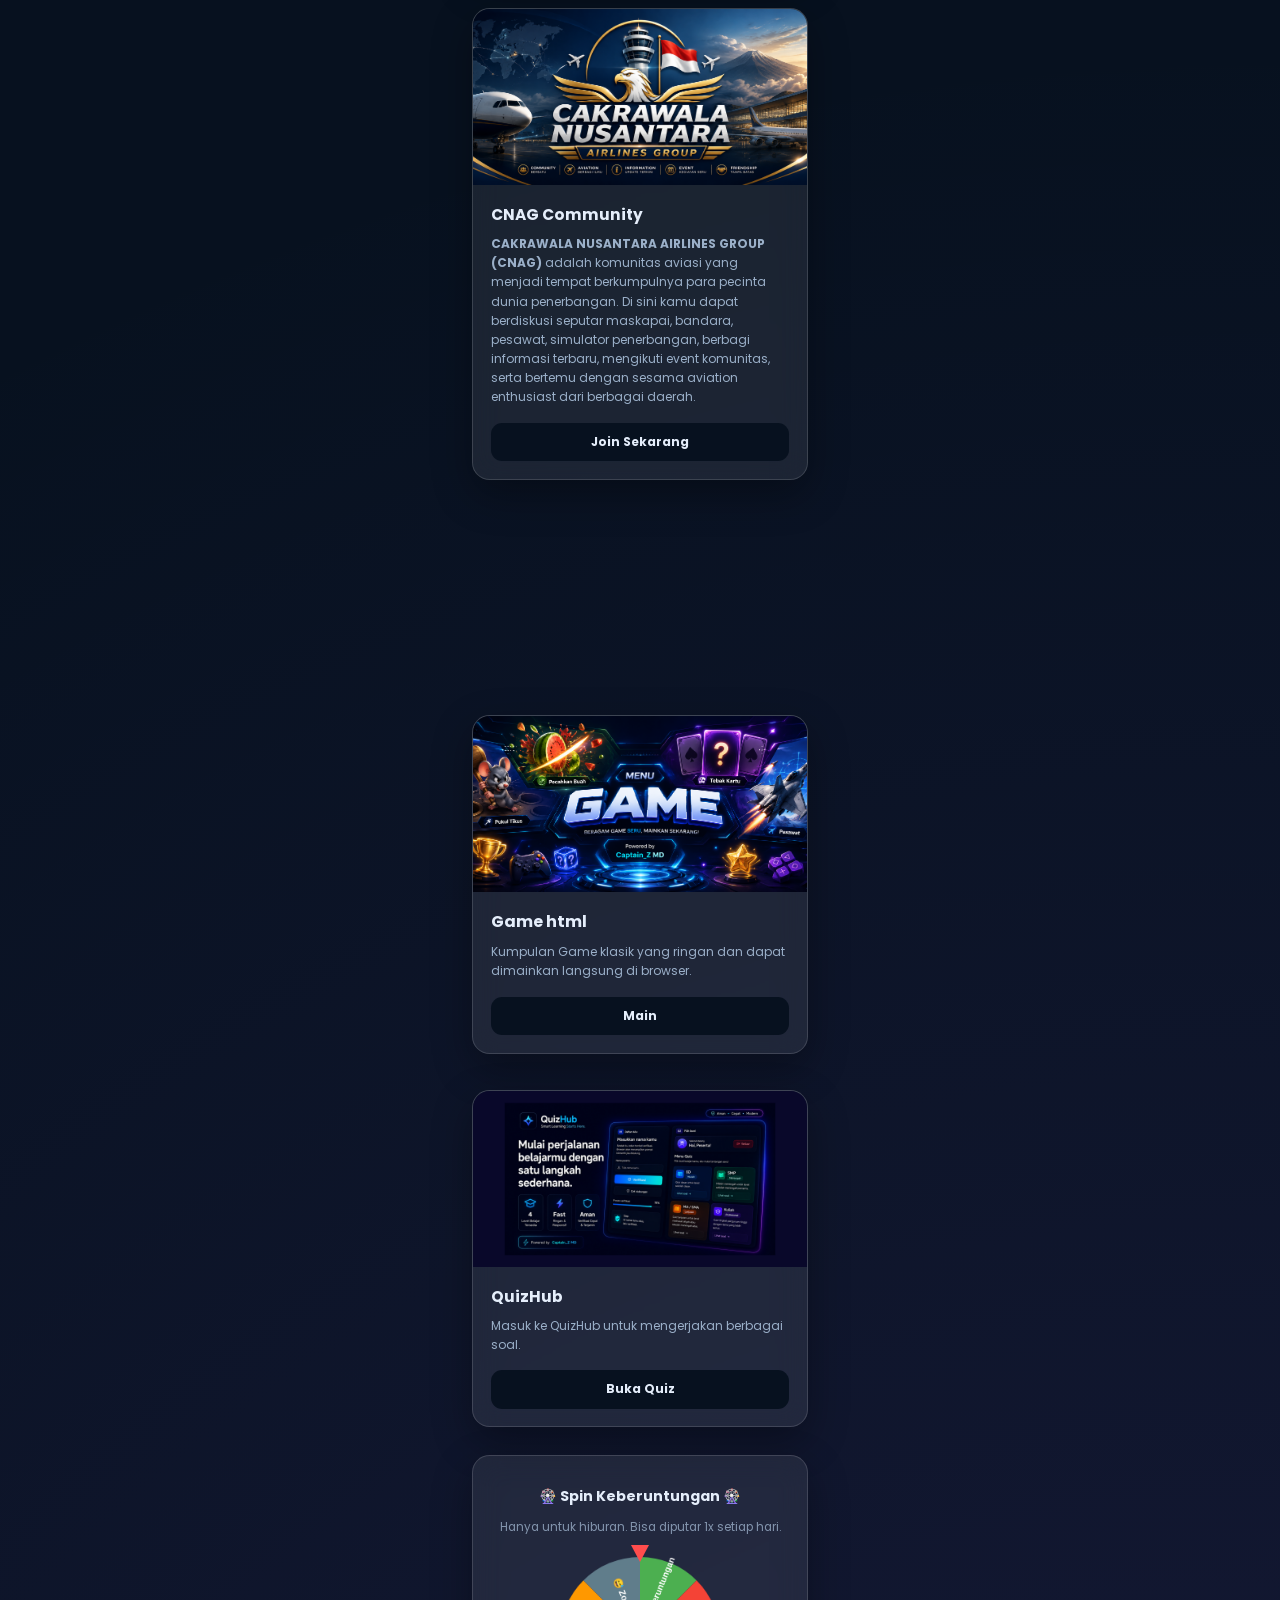
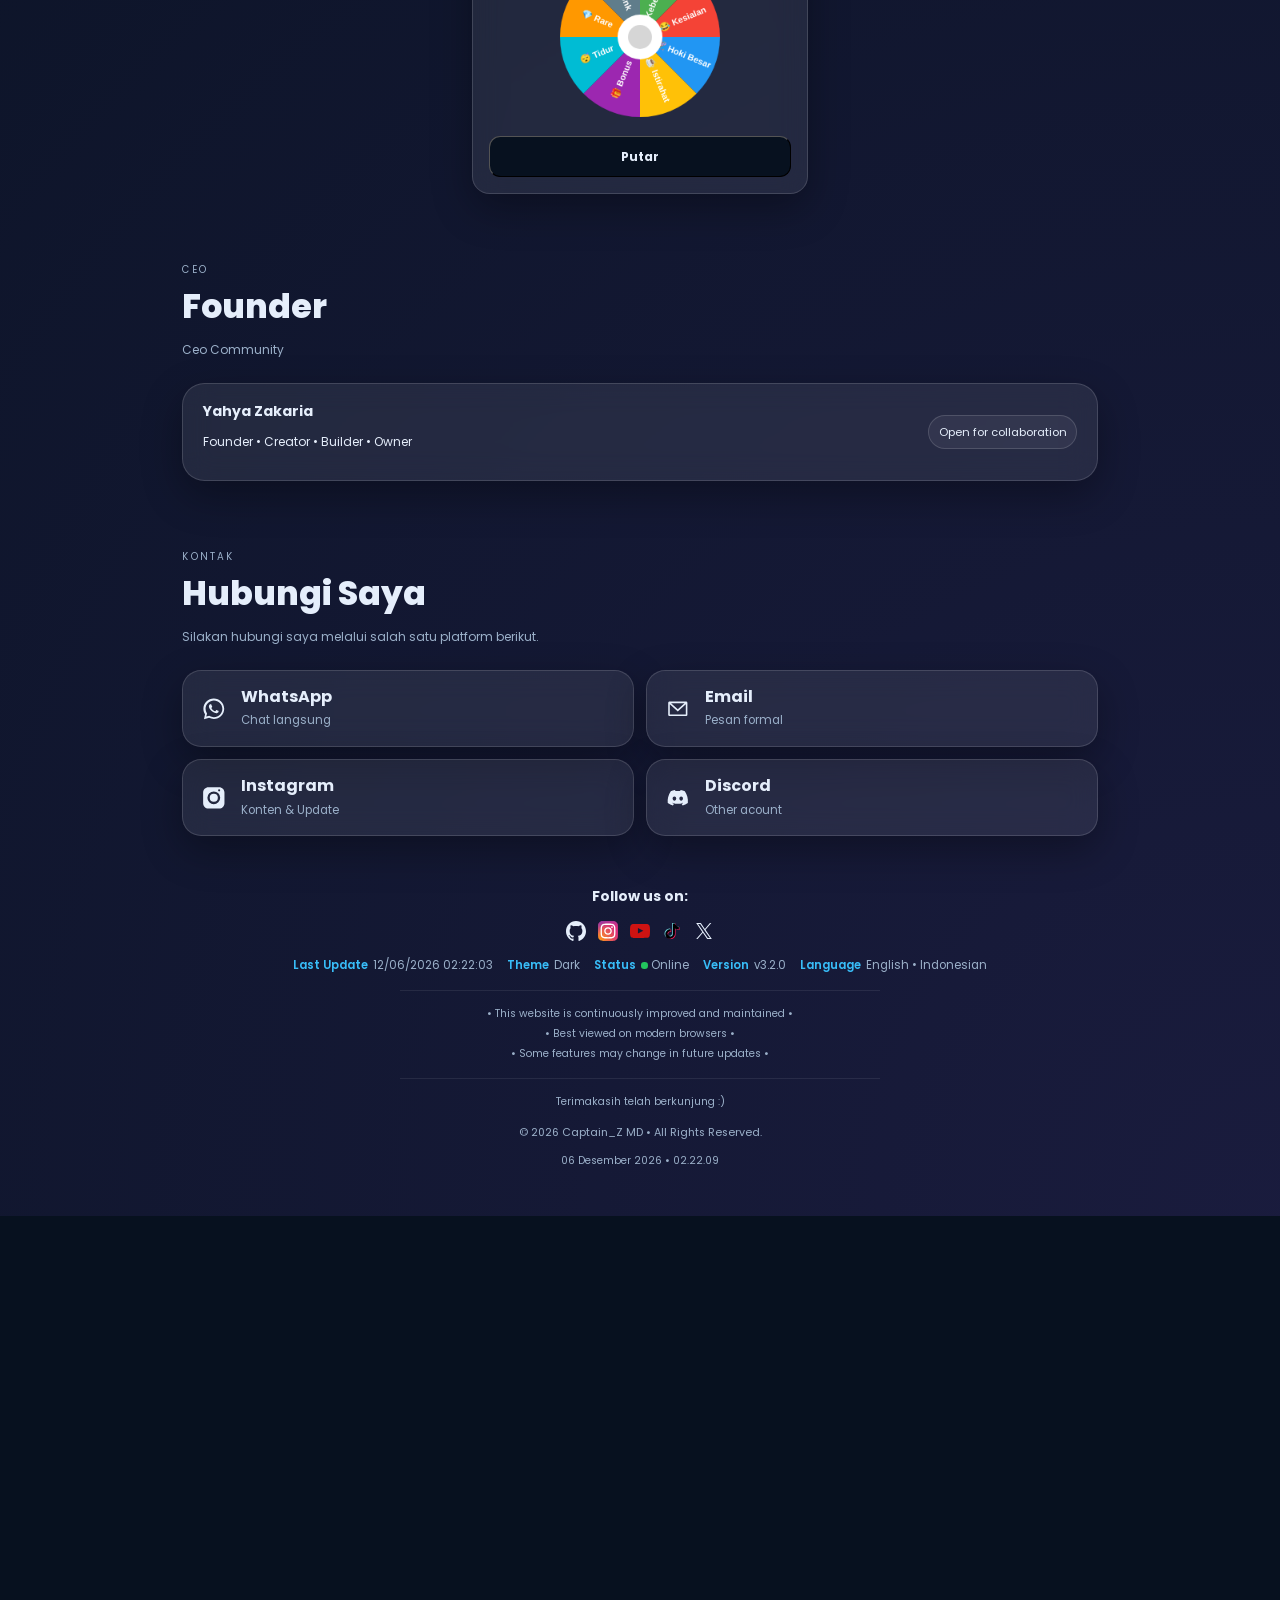
==== commit 1a3a36f4: "Update index.html" ====
--- a/index.html
+++ b/index.html
@@ -1,8 +1,8 @@
 <!DOCTYPE html>
 <html lang="id">
 <head>
-  <meta charset="UTF-8" />
-  <meta name="google-site-verification" content="TuZPdLgNRAPsGS4u3b60sbXDJxlBEyumrEJWBvkhQTE">
+  <meta charset="UTF-8" />   
+  <meta name="google-site-verification" content="mumt5B54ar6kKYGpc6W9U_pM-20pd97qBAdLR7tG0ow">
   <meta name="viewport" content="width=device-width, initial-scale=1.0"/>
   <meta name="theme-color" content="#0ea5e9" />
   <meta name="description" content="Singkat aja -> Website pribadi Captain Z / CPTZ301010 | Web Developer" />
